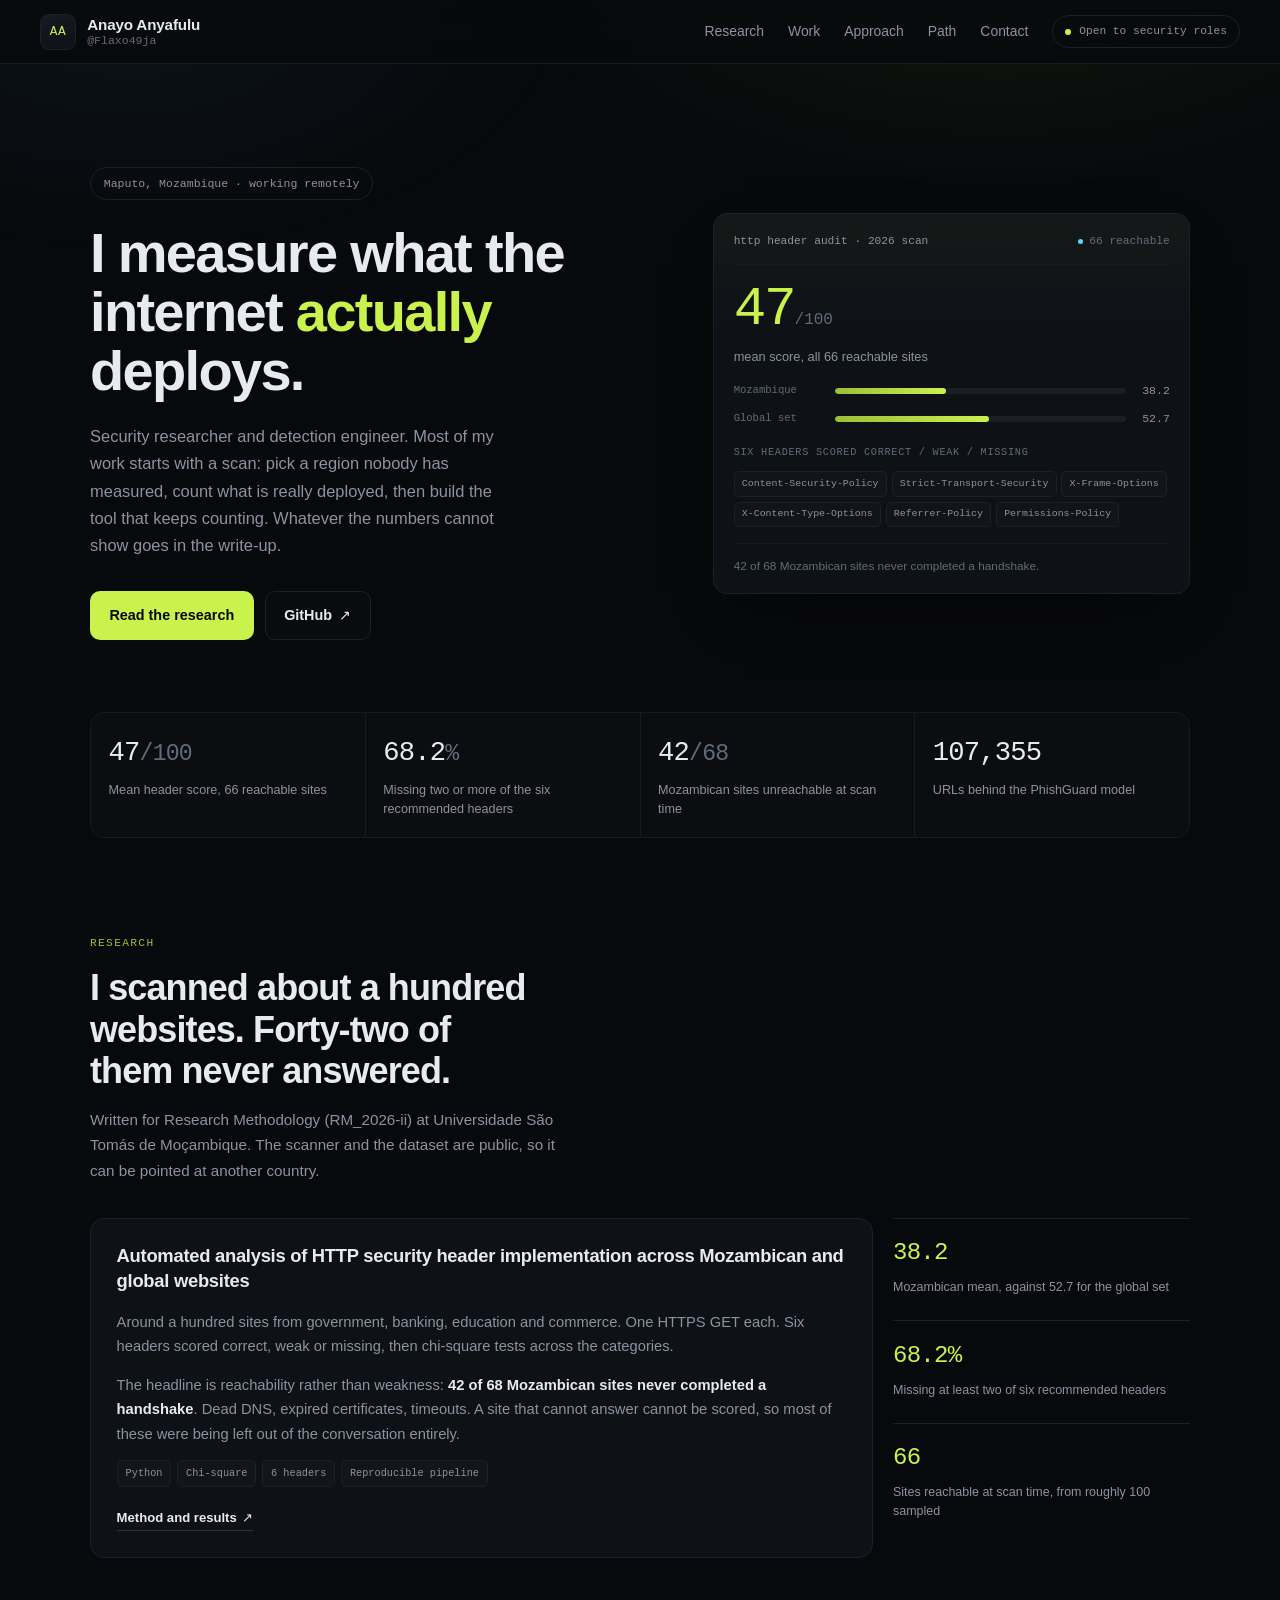
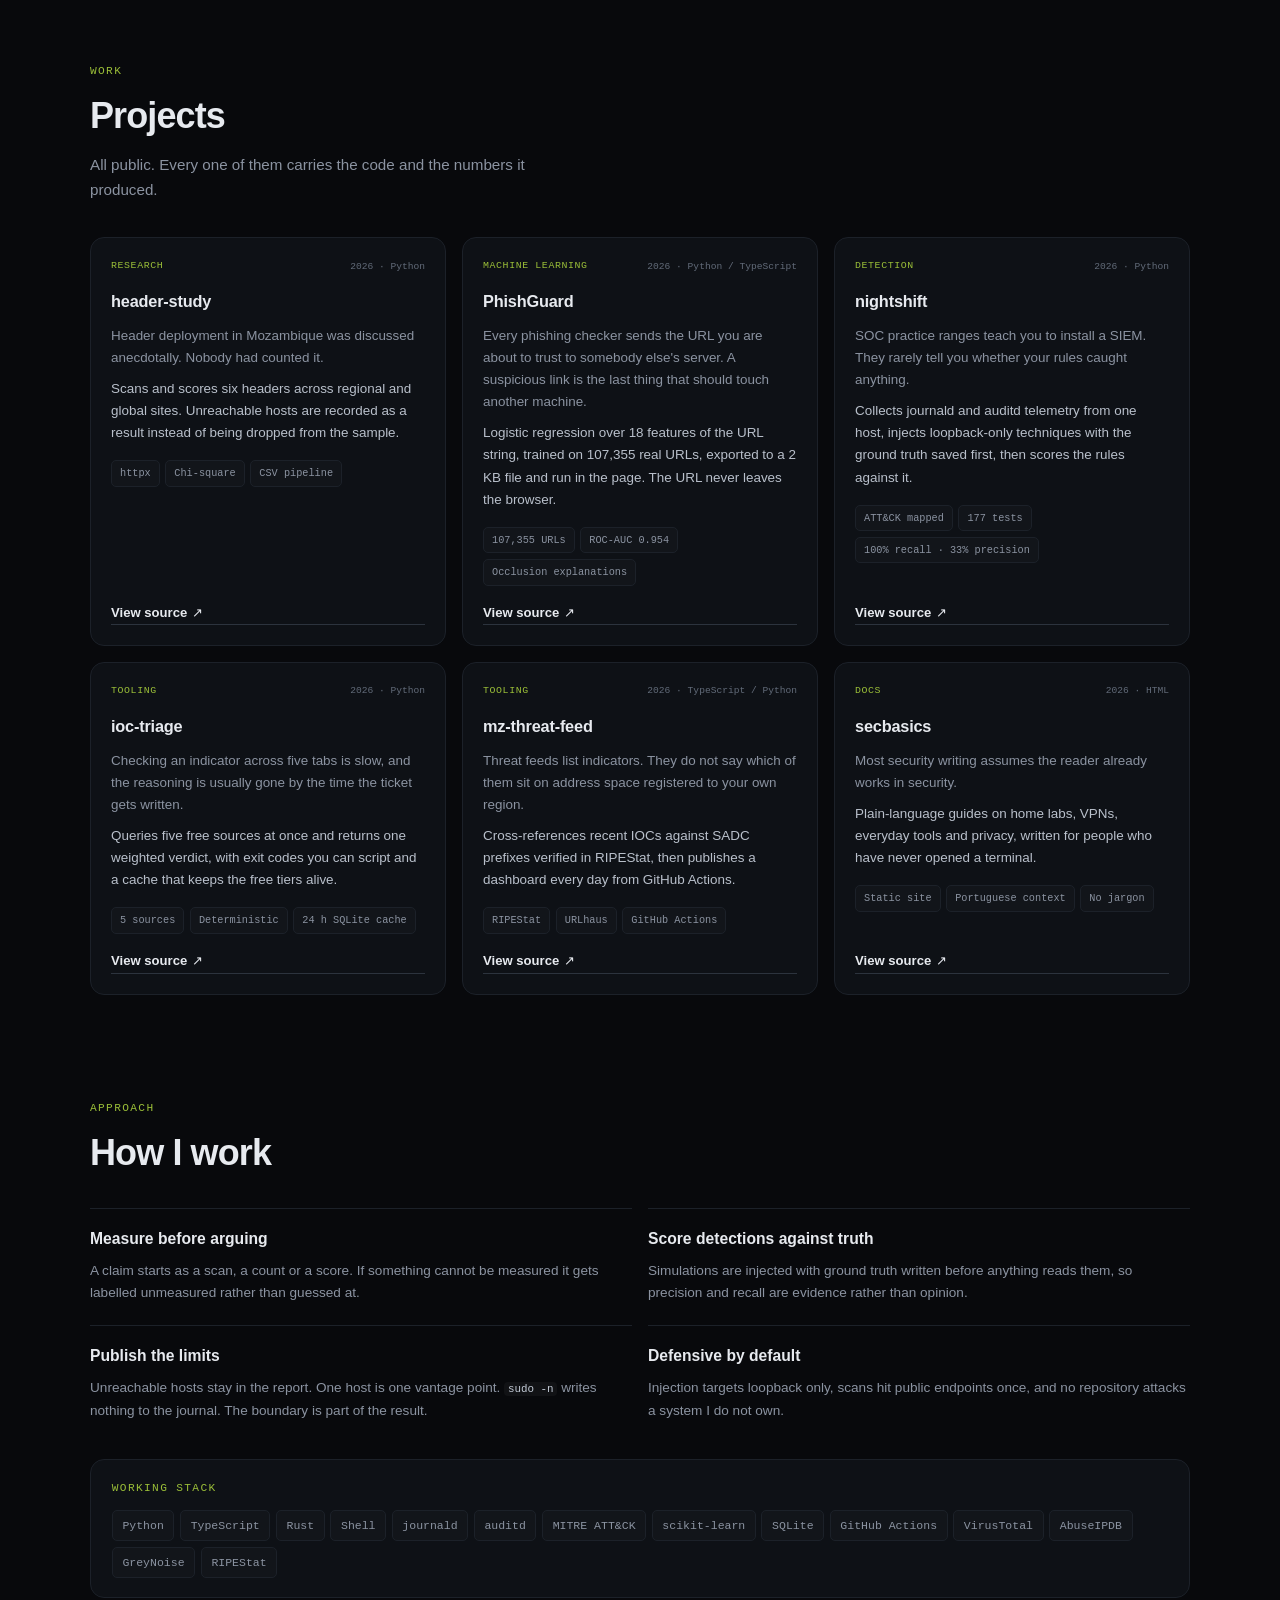
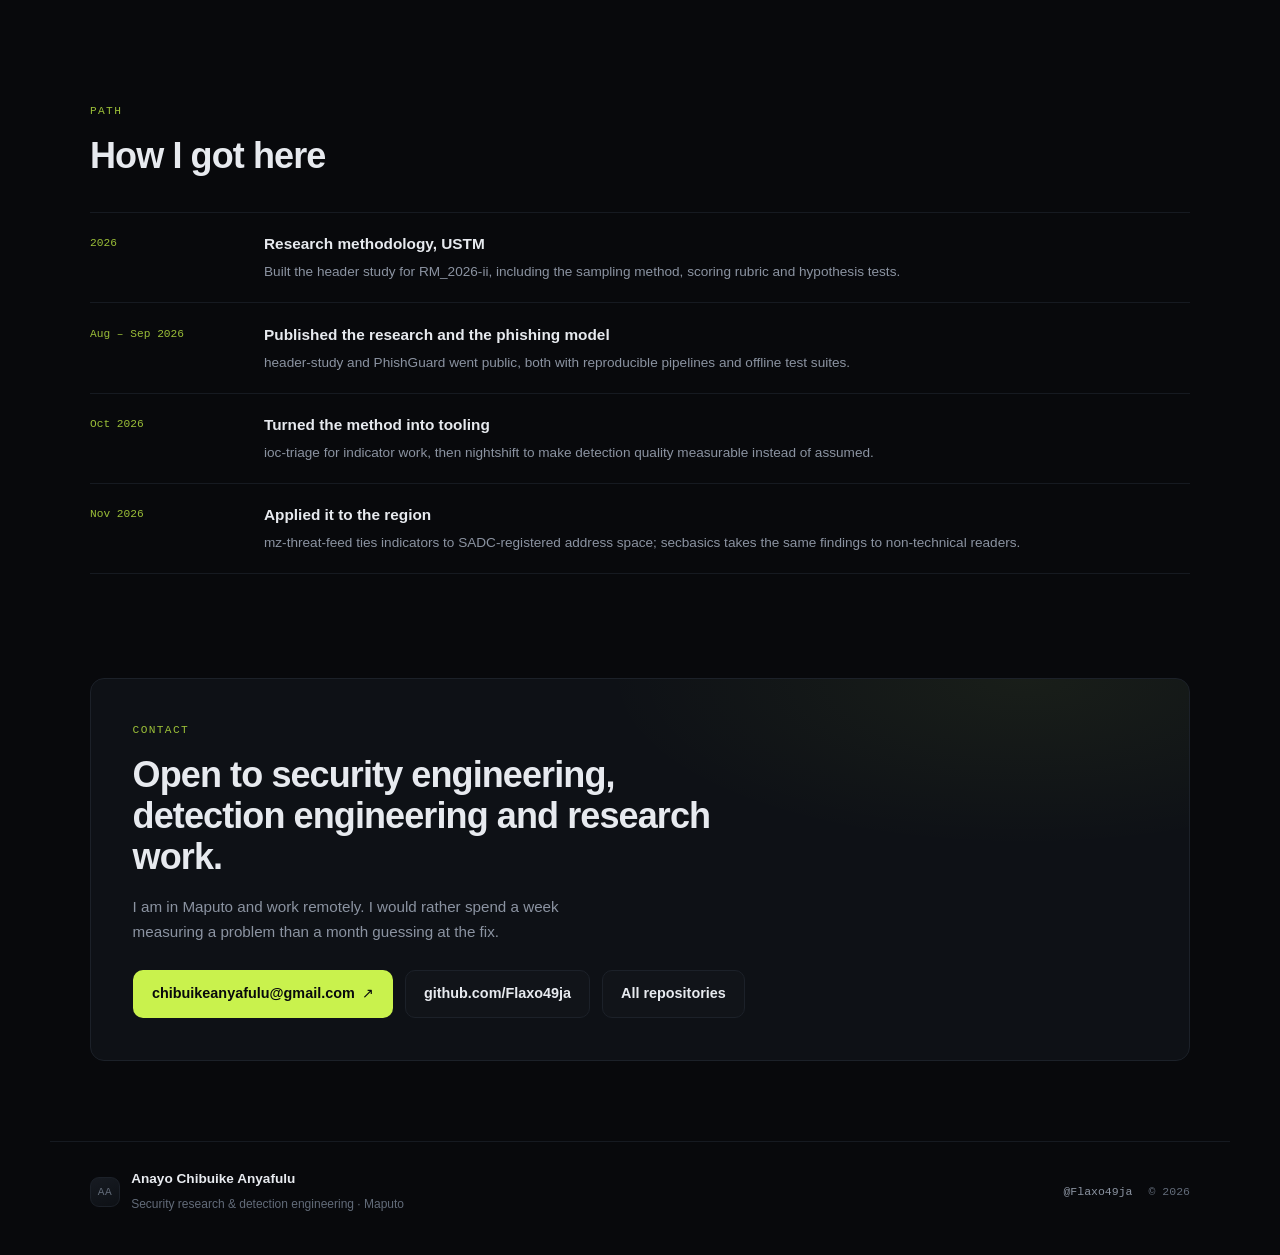
==== index.html @ 08546ea9 "Rewrite portfolio copy and strip the generated-page tells Removed the filter bar, the scroll-reveal " ====
<!DOCTYPE html>
<html lang="en">
<head>
<meta charset="utf-8">
<meta name="viewport" content="width=device-width, initial-scale=1">
<title>Anayo Anyafulu — Security Research & Detection Engineering</title>
<meta name="description" content="Security researcher and detection engineer in Maputo, Mozambique. Measured HTTP security headers across Mozambican websites, built phishing detection, detection engineering and threat-intel tooling.">
<meta name="author" content="Anayo Chibuike Anyafulu">
<meta property="og:title" content="Anayo Anyafulu — Security Research & Detection Engineering">
<meta property="og:description" content="I measure what the internet actually deploys. Mozambican websites average 38.2/100 on security headers.">
<meta property="og:type" content="website">
<link rel="preconnect" href="https://github.com">
<link rel="stylesheet" href="styles.css">
</head>
<body>
<a class="skip" href="#main">Skip to content</a>

<header class="nav" id="nav">
  <a class="brand" href="#top">
    <span class="mark" aria-hidden="true">AA</span>
    <span class="brand-text">
      <strong>Anayo Anyafulu</strong>
      <em>@Flaxo49ja</em>
    </span>
  </a>

  <nav class="nav-links" aria-label="Sections">
    <a href="#research">Research</a>
    <a href="#work">Work</a>
    <a href="#approach">Approach</a>
    <a href="#path">Path</a>
    <a href="#contact">Contact</a>
  </nav>

  <div class="nav-status">
    <span class="dot" aria-hidden="true"></span>
    <span>Open to security roles</span>
  </div>
</header>

<main id="main">

  <section class="hero" id="top">
    <div class="hero-copy">
      <p class="eyebrow">Maputo, Mozambique · working remotely</p>

      <h1>I measure what the<br>internet <span class="accent">actually</span> deploys.</h1>

      <p class="lede">
        Security researcher and detection engineer. Most of my work starts with a scan:
        pick a region nobody has measured, count what is really deployed, then build the
        tool that keeps counting. Whatever the numbers cannot show goes in the write-up.
      </p>

      <div class="actions">
        <a class="btn primary" href="#research">Read the research</a>
        <a class="btn ghost" href="https://github.com/Flaxo49ja" target="_blank" rel="noopener">GitHub <span aria-hidden="true">↗</span></a>
      </div>
    </div>

    <aside class="panel" aria-labelledby="panel-title">
      <div class="panel-head">
        <span id="panel-title">http header audit · 2026 scan</span>
        <span class="live"><i aria-hidden="true"></i>66 reachable</span>
      </div>

      <div class="panel-score">
        <div class="score-num">47<span>/100</span></div>
        <p class="score-label">mean score, all 66 reachable sites</p>
      </div>

      <div class="compare" role="img" aria-label="Mozambican sites scored 38.2 out of 100 on average, against 52.7 for the global comparison set.">
        <div class="compare-row">
          <span class="compare-key">Mozambique</span>
          <div class="track"><i style="--w:38.2%"></i></div>
          <b>38.2</b>
        </div>
        <div class="compare-row">
          <span class="compare-key">Global set</span>
          <div class="track"><i style="--w:52.7%"></i></div>
          <b>52.7</b>
        </div>
      </div>

      <p class="panel-note">Six headers scored correct / weak / missing</p>

      <ul class="headers" aria-label="Headers measured">
        <li>Content-Security-Policy</li>
        <li>Strict-Transport-Security</li>
        <li>X-Frame-Options</li>
        <li>X-Content-Type-Options</li>
        <li>Referrer-Policy</li>
        <li>Permissions-Policy</li>
      </ul>

      <p class="panel-foot">42 of 68 Mozambican sites never completed a handshake.</p>
    </aside>
  </section>

  <section class="metrics" aria-label="Key numbers">
    <div class="metric">
      <strong>47<span>/100</span></strong>
      <p>Mean header score, 66 reachable sites</p>
    </div>
    <div class="metric">
      <strong>68.2<span>%</span></strong>
      <p>Missing two or more of the six recommended headers</p>
    </div>
    <div class="metric">
      <strong>42<span>/68</span></strong>
      <p>Mozambican sites unreachable at scan time</p>
    </div>
    <div class="metric">
      <strong>107,355</strong>
      <p>URLs behind the PhishGuard model</p>
    </div>
  </section>

  <section class="section" id="research">
    <div class="section-head">
      <p class="label">Research</p>
      <h2>I scanned about a hundred websites. Forty-two of them never answered.</h2>
      <p class="section-lede">
        Written for Research Methodology (RM_2026-ii) at Universidade São Tomás de Moçambique.
        The scanner and the dataset are public, so it can be pointed at another country.
      </p>
    </div>

    <div class="research-grid">
      <article class="research-main">
        <h3>Automated analysis of HTTP security header implementation across Mozambican and global websites</h3>
        <p>
          Around a hundred sites from government, banking, education and commerce. One HTTPS
          GET each. Six headers scored correct, weak or missing, then chi-square tests across
          the categories.
        </p>
        <p>
          The headline is reachability rather than weakness:
          <strong>42 of 68 Mozambican sites never completed a handshake</strong>. Dead DNS,
          expired certificates, timeouts. A site that cannot answer cannot be scored, so most
          of these were being left out of the conversation entirely.
        </p>
        <div class="chips">
          <span>Python</span><span>Chi-square</span><span>6 headers</span><span>Reproducible pipeline</span>
        </div>
        <a class="link" href="https://github.com/Flaxo49ja/header-study" target="_blank" rel="noopener">Method and results <span aria-hidden="true">↗</span></a>
      </article>

      <div class="research-side">
        <div class="mini">
          <strong>38.2</strong>
          <p>Mozambican mean, against 52.7 for the global set</p>
        </div>
        <div class="mini">
          <strong>68.2%</strong>
          <p>Missing at least two of six recommended headers</p>
        </div>
        <div class="mini">
          <strong>66</strong>
          <p>Sites reachable at scan time, from roughly 100 sampled</p>
        </div>
      </div>
    </div>
  </section>

  <section class="section" id="work">
    <div class="section-head">
      <p class="label">Work</p>
      <h2>Projects</h2>
      <p class="section-lede">All public. Every one of them carries the code and the numbers it produced.</p>
    </div>

    <div class="cards">

      <article class="card">
        <div class="card-top">
          <span class="tag">Research</span>
          <span class="meta">2026 · Python</span>
        </div>
        <h3>header-study</h3>
        <p class="problem">Header deployment in Mozambique was discussed anecdotally. Nobody had counted it.</p>
        <p class="solution">Scans and scores six headers across regional and global sites. Unreachable hosts are recorded as a result instead of being dropped from the sample.</p>
        <div class="chips"><span>httpx</span><span>Chi-square</span><span>CSV pipeline</span></div>
        <a class="link" href="https://github.com/Flaxo49ja/header-study" target="_blank" rel="noopener">View source <span aria-hidden="true">↗</span></a>
      </article>

      <article class="card">
        <div class="card-top">
          <span class="tag">Machine learning</span>
          <span class="meta">2026 · Python / TypeScript</span>
        </div>
        <h3>PhishGuard</h3>
        <p class="problem">Every phishing checker sends the URL you are about to trust to somebody else's server. A suspicious link is the last thing that should touch another machine.</p>
        <p class="solution">Logistic regression over 18 features of the URL string, trained on 107,355 real URLs, exported to a 2 KB file and run in the page. The URL never leaves the browser.</p>
        <div class="chips"><span>107,355 URLs</span><span>ROC-AUC 0.954</span><span>Occlusion explanations</span></div>
        <a class="link" href="https://github.com/Flaxo49ja/phishguard" target="_blank" rel="noopener">View source <span aria-hidden="true">↗</span></a>
      </article>

      <article class="card">
        <div class="card-top">
          <span class="tag">Detection</span>
          <span class="meta">2026 · Python</span>
        </div>
        <h3>nightshift</h3>
        <p class="problem">SOC practice ranges teach you to install a SIEM. They rarely tell you whether your rules caught anything.</p>
        <p class="solution">Collects journald and auditd telemetry from one host, injects loopback-only techniques with the ground truth saved first, then scores the rules against it.</p>
        <div class="chips"><span>ATT&amp;CK mapped</span><span>177 tests</span><span>100% recall · 33% precision</span></div>
        <a class="link" href="https://github.com/Flaxo49ja/nightshift" target="_blank" rel="noopener">View source <span aria-hidden="true">↗</span></a>
      </article>

      <article class="card">
        <div class="card-top">
          <span class="tag">Tooling</span>
          <span class="meta">2026 · Python</span>
        </div>
        <h3>ioc-triage</h3>
        <p class="problem">Checking an indicator across five tabs is slow, and the reasoning is usually gone by the time the ticket gets written.</p>
        <p class="solution">Queries five free sources at once and returns one weighted verdict, with exit codes you can script and a cache that keeps the free tiers alive.</p>
        <div class="chips"><span>5 sources</span><span>Deterministic</span><span>24 h SQLite cache</span></div>
        <a class="link" href="https://github.com/Flaxo49ja/ioc-triage" target="_blank" rel="noopener">View source <span aria-hidden="true">↗</span></a>
      </article>

      <article class="card">
        <div class="card-top">
          <span class="tag">Tooling</span>
          <span class="meta">2026 · TypeScript / Python</span>
        </div>
        <h3>mz-threat-feed</h3>
        <p class="problem">Threat feeds list indicators. They do not say which of them sit on address space registered to your own region.</p>
        <p class="solution">Cross-references recent IOCs against SADC prefixes verified in RIPEStat, then publishes a dashboard every day from GitHub Actions.</p>
        <div class="chips"><span>RIPEStat</span><span>URLhaus</span><span>GitHub Actions</span></div>
        <a class="link" href="https://github.com/Flaxo49ja/mz-threat-feed" target="_blank" rel="noopener">View source <span aria-hidden="true">↗</span></a>
      </article>

      <article class="card">
        <div class="card-top">
          <span class="tag">Docs</span>
          <span class="meta">2026 · HTML</span>
        </div>
        <h3>secbasics</h3>
        <p class="problem">Most security writing assumes the reader already works in security.</p>
        <p class="solution">Plain-language guides on home labs, VPNs, everyday tools and privacy, written for people who have never opened a terminal.</p>
        <div class="chips"><span>Static site</span><span>Portuguese context</span><span>No jargon</span></div>
        <a class="link" href="https://github.com/Flaxo49ja/secbasics" target="_blank" rel="noopener">View source <span aria-hidden="true">↗</span></a>
      </article>

    </div>
  </section>

  <section class="section" id="approach">
    <div class="section-head">
      <p class="label">Approach</p>
      <h2>How I work</h2>
    </div>

    <div class="approach">
      <div class="layer">
        <h3>Measure before arguing</h3>
        <p>A claim starts as a scan, a count or a score. If something cannot be measured it gets labelled unmeasured rather than guessed at.</p>
      </div>
      <div class="layer">
        <h3>Score detections against truth</h3>
        <p>Simulations are injected with ground truth written before anything reads them, so precision and recall are evidence rather than opinion.</p>
      </div>
      <div class="layer">
        <h3>Publish the limits</h3>
        <p>Unreachable hosts stay in the report. One host is one vantage point. <code>sudo -n</code> writes nothing to the journal. The boundary is part of the result.</p>
      </div>
      <div class="layer">
        <h3>Defensive by default</h3>
        <p>Injection targets loopback only, scans hit public endpoints once, and no repository attacks a system I do not own.</p>
      </div>
    </div>

    <div class="stack">
      <p class="label">Working stack</p>
      <div class="chips large">
        <span>Python</span><span>TypeScript</span><span>Rust</span><span>Shell</span>
        <span>journald</span><span>auditd</span><span>MITRE ATT&amp;CK</span>
        <span>scikit-learn</span><span>SQLite</span><span>GitHub Actions</span>
        <span>VirusTotal</span><span>AbuseIPDB</span><span>GreyNoise</span><span>RIPEStat</span>
      </div>
    </div>
  </section>

  <section class="section" id="path">
    <div class="section-head">
      <p class="label">Path</p>
      <h2>How I got here</h2>
    </div>

    <ol class="timeline">
      <li>
        <span class="when">2026</span>
        <div>
          <h3>Research methodology, USTM</h3>
          <p>Built the header study for RM_2026-ii, including the sampling method, scoring rubric and hypothesis tests.</p>
        </div>
      </li>
      <li>
        <span class="when">Aug – Sep 2026</span>
        <div>
          <h3>Published the research and the phishing model</h3>
          <p>header-study and PhishGuard went public, both with reproducible pipelines and offline test suites.</p>
        </div>
      </li>
      <li>
        <span class="when">Oct 2026</span>
        <div>
          <h3>Turned the method into tooling</h3>
          <p>ioc-triage for indicator work, then nightshift to make detection quality measurable instead of assumed.</p>
        </div>
      </li>
      <li>
        <span class="when">Nov 2026</span>
        <div>
          <h3>Applied it to the region</h3>
          <p>mz-threat-feed ties indicators to SADC-registered address space; secbasics takes the same findings to non-technical readers.</p>
        </div>
      </li>
    </ol>
  </section>

  <section class="contact" id="contact">
    <p class="label">Contact</p>
    <h2>Open to security engineering, detection engineering and research work.</h2>
    <p class="contact-lede">
      I am in Maputo and work remotely. I would rather spend a week measuring a problem
      than a month guessing at the fix.
    </p>
    <div class="actions">
      <a class="btn primary" href="mailto:chibuikeanyafulu@gmail.com">chibuikeanyafulu@gmail.com <span aria-hidden="true">↗</span></a>
      <a class="btn ghost" href="https://github.com/Flaxo49ja" target="_blank" rel="noopener">github.com/Flaxo49ja</a>
      <a class="btn ghost" href="https://github.com/Flaxo49ja?tab=repositories" target="_blank" rel="noopener">All repositories</a>
    </div>
  </section>

</main>

<footer class="footer">
  <div class="footer-left">
    <span class="mark small" aria-hidden="true">AA</span>
    <div>
      <strong>Anayo Chibuike Anyafulu</strong>
      <span>Security research &amp; detection engineering · Maputo</span>
    </div>
  </div>
  <div class="footer-right">
    <a href="https://github.com/Flaxo49ja" target="_blank" rel="noopener">@Flaxo49ja</a>
    <span>© <span id="year">2026</span></span>
  </div>
</footer>

<script src="script.js" defer></script>
</body>
</html>
---- styles.css ----
/* ---------- tokens ---------- */
:root {
  --bg: #08090c;
  --bg-2: #0b0d11;
  --surface: #0e1116;
  --surface-2: #12151b;
  --border: #1c2129;
  --border-soft: #161a21;
  --text: #e7eaef;
  --muted: #8b93a1;
  --muted-2: #626b79;
  --accent: #c9f24d;
  --accent-dim: #9bbf38;
  --cyan: #5bd6ff;
  --radius: 14px;
  --mono: ui-monospace, "SF Mono", SFMono-Regular, Menlo, Consolas, monospace;
  --sans: -apple-system, BlinkMacSystemFont, "Segoe UI", Inter, Roboto, Helvetica, Arial, sans-serif;
  --max: 1180px;
}

*, *::before, *::after { box-sizing: border-box; }

html { scroll-behavior: smooth; }

body {
  margin: 0;
  background: var(--bg);
  color: var(--text);
  font-family: var(--sans);
  font-size: 16px;
  line-height: 1.65;
  -webkit-font-smoothing: antialiased;
  overflow-x: hidden;
}

body::before {
  content: "";
  position: fixed;
  inset: 0;
  pointer-events: none;
  z-index: 0;
  background:
    radial-gradient(900px 500px at 78% -10%, rgba(201, 242, 77, .07), transparent 60%),
    radial-gradient(700px 400px at 10% 0%, rgba(91, 214, 255, .05), transparent 65%),
    linear-gradient(transparent 0, transparent 100%);
}

a { color: inherit; }

.skip {
  position: absolute;
  left: -9999px;
  top: 0;
  background: var(--accent);
  color: #000;
  padding: .6rem 1rem;
  z-index: 100;
  font-weight: 600;
}
.skip:focus { left: 1rem; top: 1rem; }

/* ---------- nav ---------- */
.nav {
  position: sticky;
  top: 0;
  z-index: 50;
  display: flex;
  align-items: center;
  gap: 1.5rem;
  padding: .85rem clamp(1rem, 4vw, 2.5rem);
  background: rgba(8, 9, 12, .82);
  backdrop-filter: blur(14px);
  border-bottom: 1px solid var(--border-soft);
}

.brand {
  display: flex;
  align-items: center;
  gap: .7rem;
  text-decoration: none;
  margin-right: auto;
}

.mark {
  display: grid;
  place-items: center;
  width: 36px;
  height: 36px;
  border: 1px solid var(--border);
  border-radius: 9px;
  background: linear-gradient(160deg, #171b22, #0d1015);
  font-family: var(--mono);
  font-size: .8rem;
  letter-spacing: .04em;
  color: var(--accent);
}
.mark.small { width: 30px; height: 30px; font-size: .7rem; }

.brand-text { display: flex; flex-direction: column; line-height: 1.15; }
.brand-text strong { font-size: .95rem; font-weight: 600; letter-spacing: -.01em; }
.brand-text em { font-style: normal; font-family: var(--mono); font-size: .72rem; color: var(--muted-2); }

.nav-links { display: flex; gap: 1.5rem; }
.nav-links a {
  text-decoration: none;
  font-size: .87rem;
  color: var(--muted);
  transition: color .18s ease;
}
.nav-links a:hover { color: var(--text); }

.nav-status {
  display: flex;
  align-items: center;
  gap: .5rem;
  padding: .4rem .75rem;
  border: 1px solid var(--border);
  border-radius: 999px;
  font-family: var(--mono);
  font-size: .7rem;
  color: var(--muted);
  white-space: nowrap;
}

.dot {
  width: 6px;
  height: 6px;
  border-radius: 50%;
  background: var(--accent);
  flex: none;
}

/* ---------- layout ---------- */
main {
  position: relative;
  z-index: 1;
  max-width: var(--max);
  margin: 0 auto;
  padding: 0 clamp(1rem, 4vw, 2.5rem);
}

.hero {
  display: grid;
  grid-template-columns: 1.08fr .92fr;
  gap: clamp(2rem, 5vw, 4rem);
  align-items: center;
  padding: clamp(3rem, 8vw, 6.5rem) 0 clamp(2.5rem, 6vw, 4.5rem);
}

.eyebrow {
  display: inline-flex;
  align-items: center;
  gap: .55rem;
  margin: 0 0 1.4rem;
  padding: .4rem .8rem;
  border: 1px solid var(--border);
  border-radius: 999px;
  font-family: var(--mono);
  font-size: .72rem;
  color: var(--muted);
}

h1 {
  margin: 0 0 1.4rem;
  font-size: clamp(2.1rem, 5.2vw, 3.5rem);
  line-height: 1.06;
  letter-spacing: -.03em;
  font-weight: 650;
}

.accent { color: var(--accent); }

.lede {
  margin: 0 0 2rem;
  max-width: 46ch;
  color: var(--muted);
  font-size: 1.03rem;
}

.actions { display: flex; flex-wrap: wrap; gap: .7rem; }

.btn {
  display: inline-flex;
  align-items: center;
  gap: .45rem;
  padding: .72rem 1.15rem;
  border-radius: 10px;
  text-decoration: none;
  font-size: .9rem;
  font-weight: 550;
  border: 1px solid transparent;
  transition: transform .16s ease, background .16s ease, border-color .16s ease, color .16s ease;
}
.btn:hover { transform: translateY(-1px); }

.btn.primary { background: var(--accent); color: #08090c; }
.btn.primary:hover { background: #d7ff5f; }

.btn.ghost { border-color: var(--border); color: var(--text); background: rgba(255,255,255,.01); }
.btn.ghost:hover { border-color: #2b323c; background: var(--surface); }

/* ---------- hero panel ---------- */
.panel {
  border: 1px solid var(--border);
  border-radius: var(--radius);
  background:
    linear-gradient(180deg, rgba(201,242,77,.035), transparent 30%),
    var(--surface);
  padding: 1.15rem 1.2rem 1.05rem;
  box-shadow: 0 24px 60px -30px rgba(0,0,0,.9);
}

.panel-head {
  display: flex;
  justify-content: space-between;
  align-items: center;
  gap: 1rem;
  padding-bottom: .85rem;
  border-bottom: 1px solid var(--border-soft);
  font-family: var(--mono);
  font-size: .7rem;
  color: var(--muted);
  text-transform: lowercase;
}

.live { display: inline-flex; align-items: center; gap: .4rem; color: var(--muted-2); }
.live i { width: 5px; height: 5px; border-radius: 50%; background: var(--cyan); }

.panel-score { padding: 1.15rem 0 .9rem; }
.score-num {
  font-family: var(--mono);
  font-size: clamp(2.6rem, 6vw, 3.4rem);
  line-height: 1;
  letter-spacing: -.04em;
  color: var(--accent);
}
.score-num span { font-size: 1rem; color: var(--muted-2); letter-spacing: 0; }
.score-label { margin: .5rem 0 0; font-size: .8rem; color: var(--muted); }

.compare { display: grid; gap: .55rem; margin: 0 0 1rem; }
.compare-row { display: grid; grid-template-columns: 92px 1fr 34px; align-items: center; gap: .6rem; }
.compare-key { font-family: var(--mono); font-size: .66rem; color: var(--muted-2); }
.compare-row b { font-family: var(--mono); font-size: .72rem; font-weight: 500; color: var(--muted); text-align: right; }

.track {
  height: 6px;
  border-radius: 99px;
  background: #1a1f26;
  overflow: hidden;
}
.track i {
  display: block;
  height: 100%;
  width: var(--w);
  border-radius: 99px;
  background: linear-gradient(90deg, var(--accent-dim), var(--accent));
}

.panel-note {
  margin: 0 0 .65rem;
  font-family: var(--mono);
  font-size: .64rem;
  color: var(--muted-2);
  text-transform: uppercase;
  letter-spacing: .07em;
}

.headers {
  list-style: none;
  display: flex;
  flex-wrap: wrap;
  gap: .3rem;
  margin: 0 0 1rem;
  padding: 0;
}
.headers li {
  font-family: var(--mono);
  font-size: .62rem;
  padding: .22rem .45rem;
  border: 1px solid var(--border);
  border-radius: 5px;
  color: var(--muted);
  background: rgba(255,255,255,.012);
}

.panel-foot {
  margin: 0;
  padding-top: .8rem;
  border-top: 1px solid var(--border-soft);
  font-size: .74rem;
  color: var(--muted-2);
}

/* ---------- metrics ---------- */
.metrics {
  display: grid;
  grid-template-columns: repeat(4, 1fr);
  gap: 1px;
  background: var(--border-soft);
  border: 1px solid var(--border-soft);
  border-radius: var(--radius);
  overflow: hidden;
  margin-bottom: clamp(3rem, 8vw, 6rem);
}

.metric { background: var(--bg-2); padding: 1.15rem 1.1rem; }
.metric strong {
  display: block;
  margin: 0 0 .3rem;
  font-family: var(--mono);
  font-size: clamp(1.35rem, 2.6vw, 1.7rem);
  font-weight: 500;
  letter-spacing: -.03em;
  color: var(--text);
}
.metric strong span { color: var(--muted-2); font-size: .85em; }
.metric p { margin: 0; font-size: .79rem; color: var(--muted); line-height: 1.5; }

/* ---------- sections ---------- */
.section { padding-bottom: clamp(3.5rem, 9vw, 6.5rem); scroll-margin-top: 80px; }

.label {
  margin: 0 0 .9rem;
  font-family: var(--mono);
  font-size: .7rem;
  letter-spacing: .12em;
  text-transform: uppercase;
  color: var(--accent-dim);
}

h2 {
  margin: 0 0 1rem;
  font-size: clamp(1.6rem, 3.4vw, 2.25rem);
  line-height: 1.15;
  letter-spacing: -.025em;
  font-weight: 620;
  max-width: 22ch;
}

.section-head { margin-bottom: 2.2rem; }
.section-lede { margin: 0; max-width: 58ch; color: var(--muted); font-size: .95rem; }

/* ---------- research ---------- */
.research-grid {
  display: grid;
  grid-template-columns: 1.45fr .55fr;
  gap: 1.25rem;
  align-items: start;
}

.research-main {
  border: 1px solid var(--border);
  border-radius: var(--radius);
  background: var(--surface);
  padding: 1.6rem;
}
.research-main h3 {
  margin: 0 0 1rem;
  font-size: 1.15rem;
  line-height: 1.35;
  font-weight: 600;
  letter-spacing: -.015em;
}
.research-main p { margin: 0 0 .9rem; color: var(--muted); font-size: .92rem; }
.research-main strong { color: var(--text); font-weight: 560; }

.research-side { display: grid; gap: 1.25rem; }

.mini {
  border-top: 1px solid var(--border);
  padding: .9rem 0 .2rem;
}
.mini strong {
  display: block;
  font-family: var(--mono);
  font-size: 1.5rem;
  font-weight: 500;
  color: var(--accent);
  letter-spacing: -.03em;
}
.mini p { margin: .35rem 0 0; font-size: .78rem; color: var(--muted); line-height: 1.5; }

/* ---------- chips ---------- */
.chips { display: flex; flex-wrap: wrap; gap: .35rem; margin: 0 0 1.1rem; }
.chips span {
  font-family: var(--mono);
  font-size: .64rem;
  padding: .24rem .5rem;
  border-radius: 5px;
  border: 1px solid var(--border);
  color: var(--muted);
  background: rgba(255,255,255,.015);
}
.chips.large span { font-size: .72rem; padding: .32rem .6rem; }

.link {
  display: inline-flex;
  align-items: center;
  gap: .3rem;
  font-size: .82rem;
  font-weight: 550;
  color: var(--text);
  text-decoration: none;
  border-bottom: 1px solid #2c333d;
  padding-bottom: 1px;
  transition: border-color .18s ease, color .18s ease;
}
.link:hover { color: var(--accent); border-color: var(--accent-dim); }

/* ---------- cards ---------- */
.cards {
  display: grid;
  grid-template-columns: repeat(auto-fill, minmax(310px, 1fr));
  gap: 1rem;
}

.card {
  display: flex;
  flex-direction: column;
  border: 1px solid var(--border);
  border-radius: var(--radius);
  background: var(--surface);
  padding: 1.25rem;
  transition: border-color .2s ease, transform .2s ease, background .2s ease;
}
.card:hover { border-color: #2b323c; background: var(--surface-2); }

.card-top { display: flex; justify-content: space-between; align-items: center; gap: .75rem; margin-bottom: .85rem; }
.tag {
  font-family: var(--mono);
  font-size: .62rem;
  letter-spacing: .06em;
  text-transform: uppercase;
  color: var(--accent-dim);
}
.meta { font-family: var(--mono); font-size: .6rem; color: var(--muted-2); }

.card h3 { margin: 0 0 .6rem; font-size: 1.02rem; font-weight: 600; letter-spacing: -.012em; }
.card .problem { margin: 0 0 .55rem; font-size: .84rem; color: var(--muted); }
.card .solution { margin: 0 0 1rem; font-size: .84rem; color: #b9c0cb; }
.card .chips { margin-bottom: 1rem; }
.card .link { margin-top: auto; }

/* ---------- approach ---------- */
.approach {
  display: grid;
  grid-template-columns: repeat(2, 1fr);
  gap: 1rem;
  margin-bottom: 2rem;
}

.layer {
  border-top: 1px solid var(--border);
  padding: 1.05rem 0 .3rem;
}
.layer h3 { margin: 0 0 .5rem; font-size: .98rem; font-weight: 600; }
.layer p { margin: 0; font-size: .85rem; color: var(--muted); }
.layer code {
  font-family: var(--mono);
  font-size: .8em;
  background: rgba(255,255,255,.04);
  padding: .1em .35em;
  border-radius: 4px;
  color: #c3cbd7;
}

.stack {
  border: 1px solid var(--border);
  border-radius: var(--radius);
  background: var(--surface);
  padding: 1.2rem 1.3rem;
}
.stack .label { margin-bottom: .8rem; }
.stack .chips { margin: 0; }

/* ---------- timeline ---------- */
.timeline { list-style: none; margin: 0; padding: 0; display: grid; gap: 0; }
.timeline li {
  display: grid;
  grid-template-columns: 150px 1fr;
  gap: 1.5rem;
  padding: 1.15rem 0;
  border-top: 1px solid var(--border-soft);
}
.timeline li:last-child { border-bottom: 1px solid var(--border-soft); }
.when { font-family: var(--mono); font-size: .7rem; color: var(--accent-dim); padding-top: .2rem; }
.timeline h3 { margin: 0 0 .3rem; font-size: .96rem; font-weight: 600; }
.timeline p { margin: 0; font-size: .85rem; color: var(--muted); }

/* ---------- contact ---------- */
.contact {
  border: 1px solid var(--border);
  border-radius: var(--radius);
  background:
    radial-gradient(600px 240px at 85% 0%, rgba(201,242,77,.06), transparent 70%),
    var(--surface);
  padding: clamp(1.6rem, 4vw, 2.6rem);
  margin-bottom: clamp(3rem, 7vw, 5rem);
  scroll-margin-top: 80px;
}
.contact h2 { max-width: 30ch; }
.contact-lede { margin: 0 0 1.6rem; max-width: 55ch; color: var(--muted); font-size: .95rem; }

/* ---------- footer ---------- */
.footer {
  position: relative;
  z-index: 1;
  max-width: var(--max);
  margin: 0 auto;
  padding: 1.6rem clamp(1rem, 4vw, 2.5rem) 2.4rem;
  border-top: 1px solid var(--border-soft);
  display: flex;
  justify-content: space-between;
  align-items: center;
  gap: 1.5rem;
  flex-wrap: wrap;
}
.footer-left { display: flex; align-items: center; gap: .7rem; }
.footer-left strong { display: block; font-size: .85rem; font-weight: 600; }
.footer-left span { font-size: .75rem; color: var(--muted-2); }
.footer-right { display: flex; align-items: center; gap: 1rem; font-family: var(--mono); font-size: .72rem; color: var(--muted-2); }
.footer-right a { text-decoration: none; color: var(--muted); }
.footer-right a:hover { color: var(--accent); }

/* ---------- responsive ---------- */
@media (max-width: 900px) {
  .hero { grid-template-columns: 1fr; }
  .metrics { grid-template-columns: repeat(2, 1fr); }
  .research-grid { grid-template-columns: 1fr; }
  .research-side { grid-template-columns: repeat(3, 1fr); }
  .nav-links { display: none; }
}

@media (max-width: 560px) {
  .metrics { grid-template-columns: 1fr; }
  .research-side { grid-template-columns: 1fr; }
  .approach { grid-template-columns: 1fr; }
  .timeline li { grid-template-columns: 1fr; gap: .35rem; }
  .nav-status { display: none; }
  .cards { grid-template-columns: 1fr; }
  .compare-row { grid-template-columns: 80px 1fr 30px; }
}

@media (prefers-reduced-motion: reduce) {
  html { scroll-behavior: auto; }
  *, *::before, *::after { animation-duration: .001ms !important; transition-duration: .001ms !important; }
}
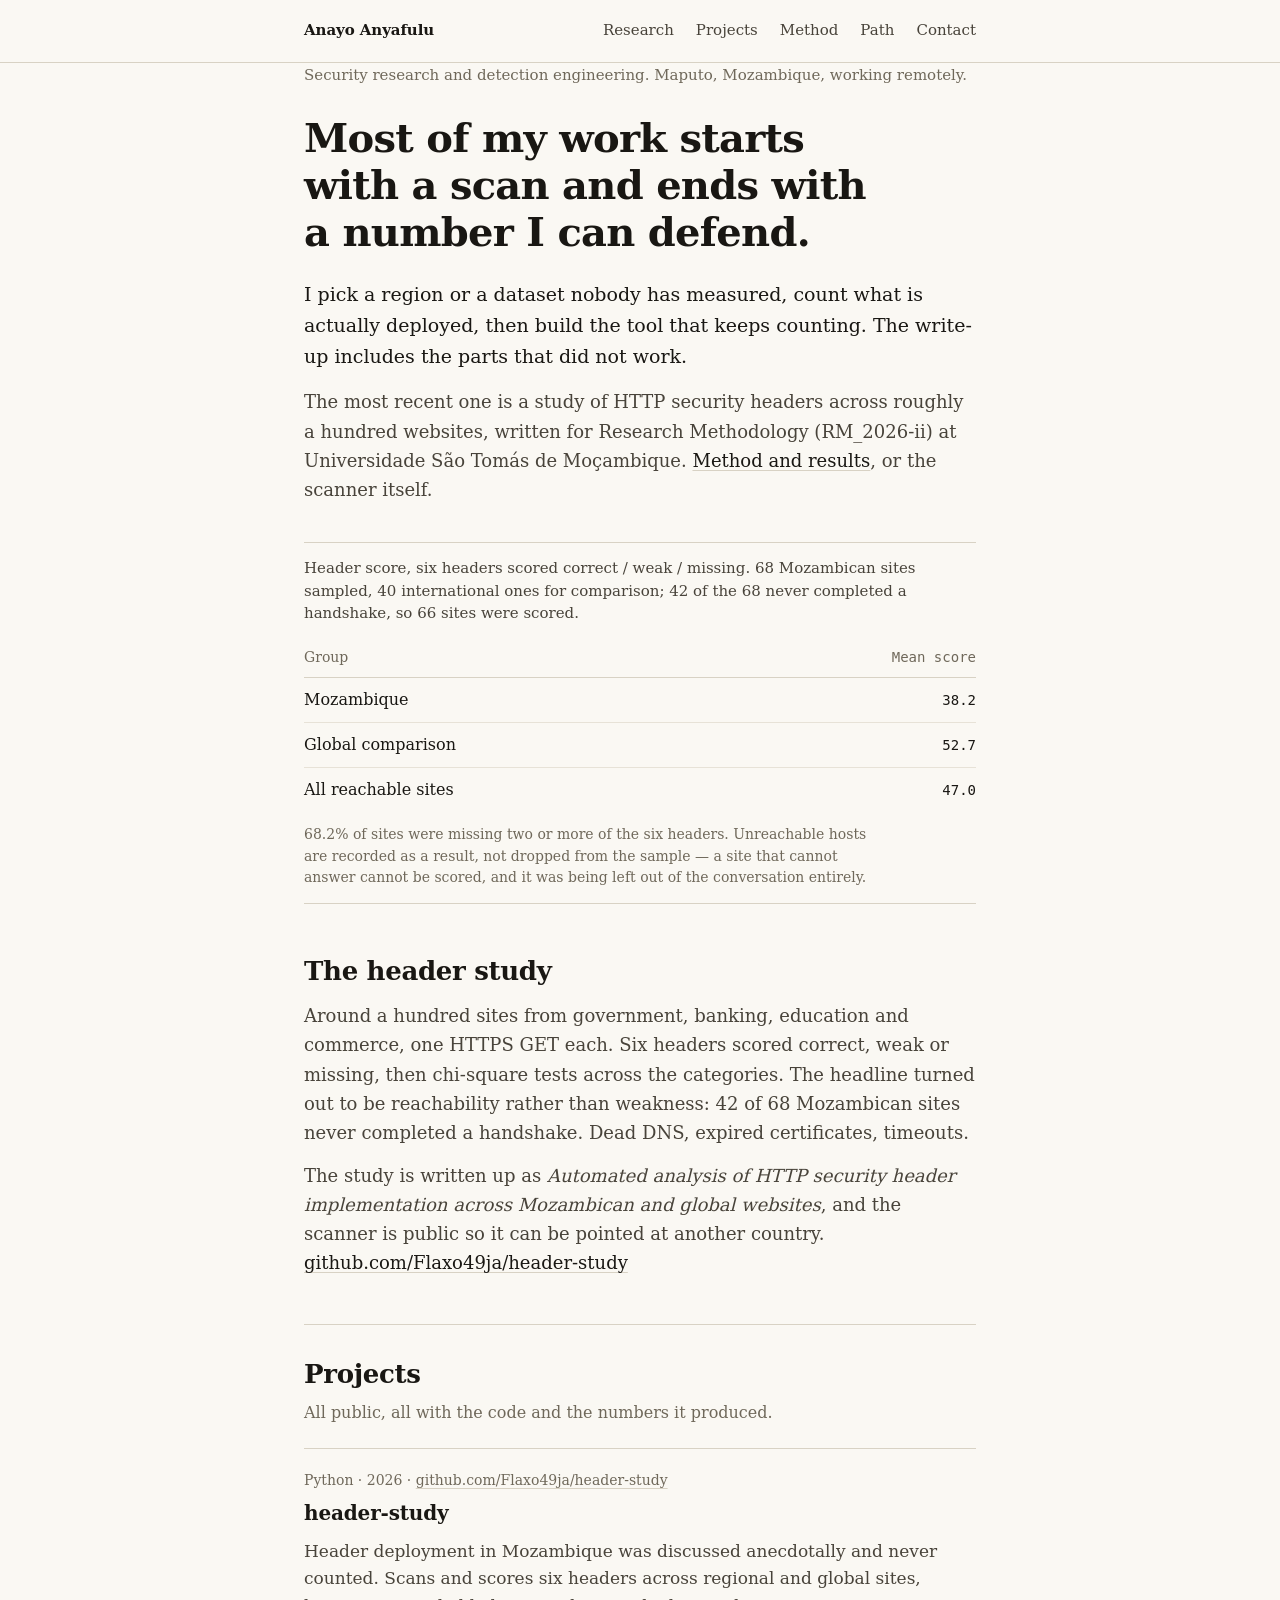
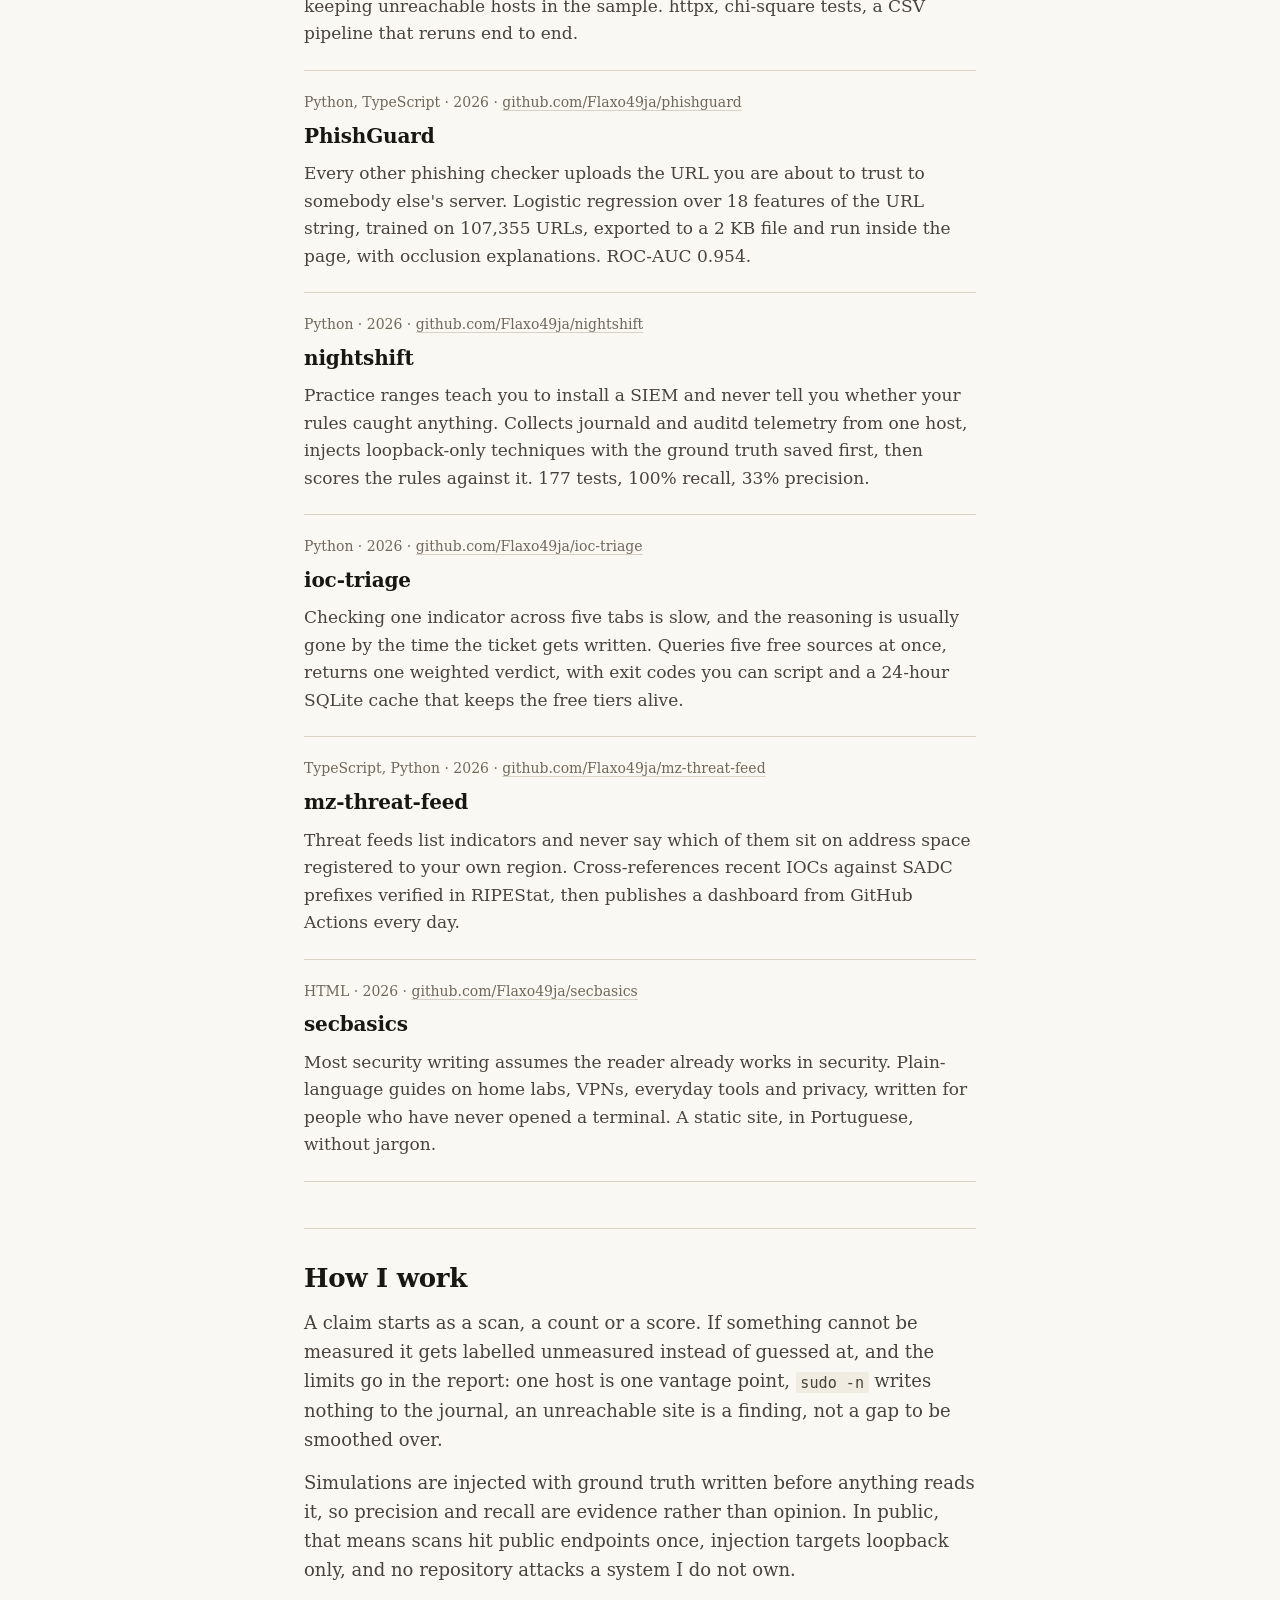
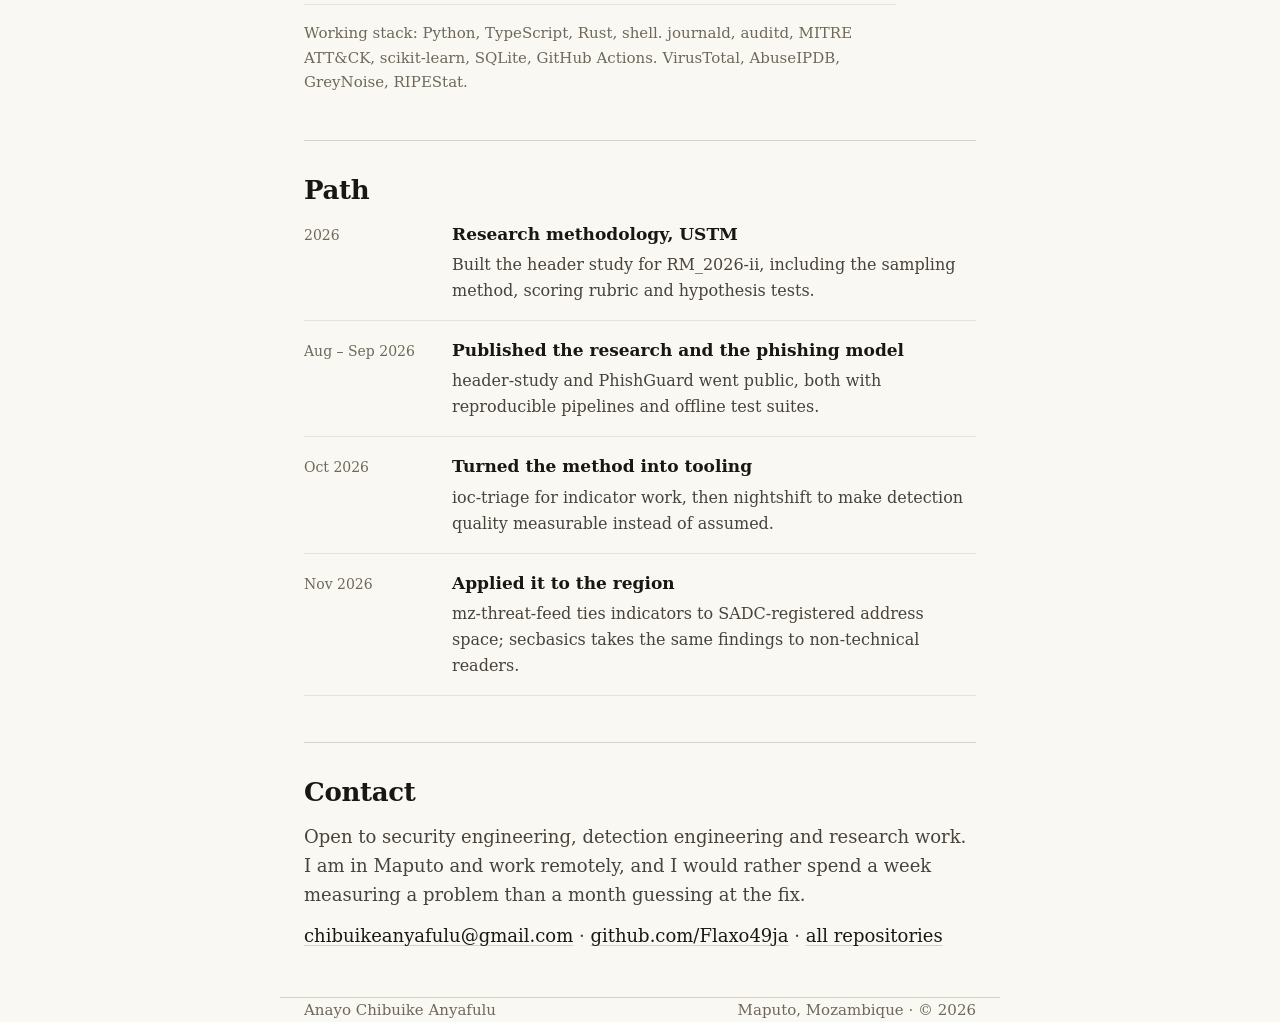
==== commit 747bd54a: "Replace the dark neon layout with a paper treatment The old page used the same vocabulary as every g" ====
--- a/index.html
+++ b/index.html
@@ -3,11 +3,11 @@
 <head>
 <meta charset="utf-8">
 <meta name="viewport" content="width=device-width, initial-scale=1">
-<title>Anayo Anyafulu — Security Research & Detection Engineering</title>
+<title>Anayo Anyafulu — security research and detection engineering</title>
 <meta name="description" content="Security researcher and detection engineer in Maputo, Mozambique. Measured HTTP security headers across Mozambican websites, built phishing detection, detection engineering and threat-intel tooling.">
 <meta name="author" content="Anayo Chibuike Anyafulu">
-<meta property="og:title" content="Anayo Anyafulu — Security Research & Detection Engineering">
-<meta property="og:description" content="I measure what the internet actually deploys. Mozambican websites average 38.2/100 on security headers.">
+<meta property="og:title" content="Anayo Anyafulu — security research and detection engineering">
+<meta property="og:description" content="I measure what is actually deployed. Mozambican websites average 38.2/100 on security headers.">
 <meta property="og:type" content="website">
 <link rel="preconnect" href="https://github.com">
 <link rel="stylesheet" href="styles.css">
@@ -15,280 +15,104 @@
 <body>
 <a class="skip" href="#main">Skip to content</a>
 
-<header class="nav" id="nav">
-  <a class="brand" href="#top">
-    <span class="mark" aria-hidden="true">AA</span>
-    <span class="brand-text">
-      <strong>Anayo Anyafulu</strong>
-      <em>@Flaxo49ja</em>
-    </span>
-  </a>
-
-  <nav class="nav-links" aria-label="Sections">
-    <a href="#research">Research</a>
-    <a href="#work">Work</a>
-    <a href="#approach">Approach</a>
-    <a href="#path">Path</a>
-    <a href="#contact">Contact</a>
-  </nav>
-
-  <div class="nav-status">
-    <span class="dot" aria-hidden="true"></span>
-    <span>Open to security roles</span>
+<header class="masthead">
+  <div class="wrap masthead-inner">
+    <a class="who" href="#top">Anayo Anyafulu</a>
+    <nav aria-label="Sections">
+      <a href="#research">Research</a>
+      <a href="#work">Projects</a>
+      <a href="#approach">Method</a>
+      <a href="#path">Path</a>
+      <a href="#contact">Contact</a>
+    </nav>
   </div>
 </header>
 
-<main id="main">
+<main class="wrap" id="main">
 
-  <section class="hero" id="top">
-    <div class="hero-copy">
-      <p class="eyebrow">Maputo, Mozambique · working remotely</p>
+  <p class="kicker" id="top">Security research and detection engineering. Maputo, Mozambique, working remotely.</p>
 
-      <h1>I measure what the<br>internet <span class="accent">actually</span> deploys.</h1>
+  <h1>Most of my work starts with a scan and ends with a number I can defend.</h1>
 
-      <p class="lede">
-        Security researcher and detection engineer. Most of my work starts with a scan:
-        pick a region nobody has measured, count what is really deployed, then build the
-        tool that keeps counting. Whatever the numbers cannot show goes in the write-up.
-      </p>
+  <div class="intro">
+    <p>I pick a region or a dataset nobody has measured, count what is actually deployed, then build the tool that keeps counting. The write-up includes the parts that did not work.</p>
+    <p>The most recent one is a study of HTTP security headers across roughly a hundred websites, written for Research Methodology (RM_2026-ii) at Universidade São Tomás de Moçambique. <a href="https://github.com/Flaxo49ja/header-study" target="_blank" rel="noopener">Method and results</a>, or the scanner itself.</p>
+  </div>
 
-      <div class="actions">
-        <a class="btn primary" href="#research">Read the research</a>
-        <a class="btn ghost" href="https://github.com/Flaxo49ja" target="_blank" rel="noopener">GitHub <span aria-hidden="true">↗</span></a>
-      </div>
-    </div>
-
-    <aside class="panel" aria-labelledby="panel-title">
-      <div class="panel-head">
-        <span id="panel-title">http header audit · 2026 scan</span>
-        <span class="live"><i aria-hidden="true"></i>66 reachable</span>
-      </div>
-
-      <div class="panel-score">
-        <div class="score-num">47<span>/100</span></div>
-        <p class="score-label">mean score, all 66 reachable sites</p>
-      </div>
-
-      <div class="compare" role="img" aria-label="Mozambican sites scored 38.2 out of 100 on average, against 52.7 for the global comparison set.">
-        <div class="compare-row">
-          <span class="compare-key">Mozambique</span>
-          <div class="track"><i style="--w:38.2%"></i></div>
-          <b>38.2</b>
-        </div>
-        <div class="compare-row">
-          <span class="compare-key">Global set</span>
-          <div class="track"><i style="--w:52.7%"></i></div>
-          <b>52.7</b>
-        </div>
-      </div>
-
-      <p class="panel-note">Six headers scored correct / weak / missing</p>
-
-      <ul class="headers" aria-label="Headers measured">
-        <li>Content-Security-Policy</li>
-        <li>Strict-Transport-Security</li>
-        <li>X-Frame-Options</li>
-        <li>X-Content-Type-Options</li>
-        <li>Referrer-Policy</li>
-        <li>Permissions-Policy</li>
-      </ul>
-
-      <p class="panel-foot">42 of 68 Mozambican sites never completed a handshake.</p>
-    </aside>
-  </section>
-
-  <section class="metrics" aria-label="Key numbers">
-    <div class="metric">
-      <strong>47<span>/100</span></strong>
-      <p>Mean header score, 66 reachable sites</p>
-    </div>
-    <div class="metric">
-      <strong>68.2<span>%</span></strong>
-      <p>Missing two or more of the six recommended headers</p>
-    </div>
-    <div class="metric">
-      <strong>42<span>/68</span></strong>
-      <p>Mozambican sites unreachable at scan time</p>
-    </div>
-    <div class="metric">
-      <strong>107,355</strong>
-      <p>URLs behind the PhishGuard model</p>
-    </div>
-  </section>
+  <figure class="figure">
+    <table>
+      <caption>Header score, six headers scored correct / weak / missing. 68 Mozambican sites sampled, 40 international ones for comparison; 42 of the 68 never completed a handshake, so 66 sites were scored.</caption>
+      <thead>
+        <tr>
+          <th scope="col">Group</th>
+          <th scope="col" class="num">Mean score</th>
+        </tr>
+      </thead>
+      <tbody>
+        <tr><th scope="row">Mozambique</th><td class="num">38.2</td></tr>
+        <tr><th scope="row">Global comparison</th><td class="num">52.7</td></tr>
+        <tr><th scope="row">All reachable sites</th><td class="num">47.0</td></tr>
+      </tbody>
+    </table>
+    <figcaption>68.2% of sites were missing two or more of the six headers. Unreachable hosts are recorded as a result, not dropped from the sample — a site that cannot answer cannot be scored, and it was being left out of the conversation entirely.</figcaption>
+  </figure>
 
   <section class="section" id="research">
-    <div class="section-head">
-      <p class="label">Research</p>
-      <h2>I scanned about a hundred websites. Forty-two of them never answered.</h2>
-      <p class="section-lede">
-        Written for Research Methodology (RM_2026-ii) at Universidade São Tomás de Moçambique.
-        The scanner and the dataset are public, so it can be pointed at another country.
-      </p>
-    </div>
-
-    <div class="research-grid">
-      <article class="research-main">
-        <h3>Automated analysis of HTTP security header implementation across Mozambican and global websites</h3>
-        <p>
-          Around a hundred sites from government, banking, education and commerce. One HTTPS
-          GET each. Six headers scored correct, weak or missing, then chi-square tests across
-          the categories.
-        </p>
-        <p>
-          The headline is reachability rather than weakness:
-          <strong>42 of 68 Mozambican sites never completed a handshake</strong>. Dead DNS,
-          expired certificates, timeouts. A site that cannot answer cannot be scored, so most
-          of these were being left out of the conversation entirely.
-        </p>
-        <div class="chips">
-          <span>Python</span><span>Chi-square</span><span>6 headers</span><span>Reproducible pipeline</span>
-        </div>
-        <a class="link" href="https://github.com/Flaxo49ja/header-study" target="_blank" rel="noopener">Method and results <span aria-hidden="true">↗</span></a>
-      </article>
-
-      <div class="research-side">
-        <div class="mini">
-          <strong>38.2</strong>
-          <p>Mozambican mean, against 52.7 for the global set</p>
-        </div>
-        <div class="mini">
-          <strong>68.2%</strong>
-          <p>Missing at least two of six recommended headers</p>
-        </div>
-        <div class="mini">
-          <strong>66</strong>
-          <p>Sites reachable at scan time, from roughly 100 sampled</p>
-        </div>
-      </div>
-    </div>
+    <h2>The header study</h2>
+    <p>Around a hundred sites from government, banking, education and commerce, one HTTPS GET each. Six headers scored correct, weak or missing, then chi-square tests across the categories. The headline turned out to be reachability rather than weakness: 42 of 68 Mozambican sites never completed a handshake. Dead DNS, expired certificates, timeouts.</p>
+    <p>The study is written up as <em>Automated analysis of HTTP security header implementation across Mozambican and global websites</em>, and the scanner is public so it can be pointed at another country. <a href="https://github.com/Flaxo49ja/header-study" target="_blank" rel="noopener">github.com/Flaxo49ja/header-study</a></p>
   </section>
 
   <section class="section" id="work">
-    <div class="section-head">
-      <p class="label">Work</p>
-      <h2>Projects</h2>
-      <p class="section-lede">All public. Every one of them carries the code and the numbers it produced.</p>
+    <h2>Projects</h2>
+    <p class="section-note">All public, all with the code and the numbers it produced.</p>
+
+    <div class="entry">
+      <p class="where">Python · 2026 · <a href="https://github.com/Flaxo49ja/header-study" target="_blank" rel="noopener">github.com/Flaxo49ja/header-study</a></p>
+      <h3>header-study</h3>
+      <p>Header deployment in Mozambique was discussed anecdotally and never counted. Scans and scores six headers across regional and global sites, keeping unreachable hosts in the sample. httpx, chi-square tests, a CSV pipeline that reruns end to end.</p>
     </div>
 
-    <div class="cards">
+    <div class="entry">
+      <p class="where">Python, TypeScript · 2026 · <a href="https://github.com/Flaxo49ja/phishguard" target="_blank" rel="noopener">github.com/Flaxo49ja/phishguard</a></p>
+      <h3>PhishGuard</h3>
+      <p>Every other phishing checker uploads the URL you are about to trust to somebody else's server. Logistic regression over 18 features of the URL string, trained on 107,355 URLs, exported to a 2 KB file and run inside the page, with occlusion explanations. ROC-AUC 0.954.</p>
+    </div>
 
-      <article class="card">
-        <div class="card-top">
-          <span class="tag">Research</span>
-          <span class="meta">2026 · Python</span>
-        </div>
-        <h3>header-study</h3>
-        <p class="problem">Header deployment in Mozambique was discussed anecdotally. Nobody had counted it.</p>
-        <p class="solution">Scans and scores six headers across regional and global sites. Unreachable hosts are recorded as a result instead of being dropped from the sample.</p>
-        <div class="chips"><span>httpx</span><span>Chi-square</span><span>CSV pipeline</span></div>
-        <a class="link" href="https://github.com/Flaxo49ja/header-study" target="_blank" rel="noopener">View source <span aria-hidden="true">↗</span></a>
-      </article>
+    <div class="entry">
+      <p class="where">Python · 2026 · <a href="https://github.com/Flaxo49ja/nightshift" target="_blank" rel="noopener">github.com/Flaxo49ja/nightshift</a></p>
+      <h3>nightshift</h3>
+      <p>Practice ranges teach you to install a SIEM and never tell you whether your rules caught anything. Collects journald and auditd telemetry from one host, injects loopback-only techniques with the ground truth saved first, then scores the rules against it. 177 tests, 100% recall, 33% precision.</p>
+    </div>
 
-      <article class="card">
-        <div class="card-top">
-          <span class="tag">Machine learning</span>
-          <span class="meta">2026 · Python / TypeScript</span>
-        </div>
-        <h3>PhishGuard</h3>
-        <p class="problem">Every phishing checker sends the URL you are about to trust to somebody else's server. A suspicious link is the last thing that should touch another machine.</p>
-        <p class="solution">Logistic regression over 18 features of the URL string, trained on 107,355 real URLs, exported to a 2 KB file and run in the page. The URL never leaves the browser.</p>
-        <div class="chips"><span>107,355 URLs</span><span>ROC-AUC 0.954</span><span>Occlusion explanations</span></div>
-        <a class="link" href="https://github.com/Flaxo49ja/phishguard" target="_blank" rel="noopener">View source <span aria-hidden="true">↗</span></a>
-      </article>
+    <div class="entry">
+      <p class="where">Python · 2026 · <a href="https://github.com/Flaxo49ja/ioc-triage" target="_blank" rel="noopener">github.com/Flaxo49ja/ioc-triage</a></p>
+      <h3>ioc-triage</h3>
+      <p>Checking one indicator across five tabs is slow, and the reasoning is usually gone by the time the ticket gets written. Queries five free sources at once, returns one weighted verdict, with exit codes you can script and a 24-hour SQLite cache that keeps the free tiers alive.</p>
+    </div>
 
-      <article class="card">
-        <div class="card-top">
-          <span class="tag">Detection</span>
-          <span class="meta">2026 · Python</span>
-        </div>
-        <h3>nightshift</h3>
-        <p class="problem">SOC practice ranges teach you to install a SIEM. They rarely tell you whether your rules caught anything.</p>
-        <p class="solution">Collects journald and auditd telemetry from one host, injects loopback-only techniques with the ground truth saved first, then scores the rules against it.</p>
-        <div class="chips"><span>ATT&amp;CK mapped</span><span>177 tests</span><span>100% recall · 33% precision</span></div>
-        <a class="link" href="https://github.com/Flaxo49ja/nightshift" target="_blank" rel="noopener">View source <span aria-hidden="true">↗</span></a>
-      </article>
+    <div class="entry">
+      <p class="where">TypeScript, Python · 2026 · <a href="https://github.com/Flaxo49ja/mz-threat-feed" target="_blank" rel="noopener">github.com/Flaxo49ja/mz-threat-feed</a></p>
+      <h3>mz-threat-feed</h3>
+      <p>Threat feeds list indicators and never say which of them sit on address space registered to your own region. Cross-references recent IOCs against SADC prefixes verified in RIPEStat, then publishes a dashboard from GitHub Actions every day.</p>
+    </div>
 
-      <article class="card">
-        <div class="card-top">
-          <span class="tag">Tooling</span>
-          <span class="meta">2026 · Python</span>
-        </div>
-        <h3>ioc-triage</h3>
-        <p class="problem">Checking an indicator across five tabs is slow, and the reasoning is usually gone by the time the ticket gets written.</p>
-        <p class="solution">Queries five free sources at once and returns one weighted verdict, with exit codes you can script and a cache that keeps the free tiers alive.</p>
-        <div class="chips"><span>5 sources</span><span>Deterministic</span><span>24 h SQLite cache</span></div>
-        <a class="link" href="https://github.com/Flaxo49ja/ioc-triage" target="_blank" rel="noopener">View source <span aria-hidden="true">↗</span></a>
-      </article>
-
-      <article class="card">
-        <div class="card-top">
-          <span class="tag">Tooling</span>
-          <span class="meta">2026 · TypeScript / Python</span>
-        </div>
-        <h3>mz-threat-feed</h3>
-        <p class="problem">Threat feeds list indicators. They do not say which of them sit on address space registered to your own region.</p>
-        <p class="solution">Cross-references recent IOCs against SADC prefixes verified in RIPEStat, then publishes a dashboard every day from GitHub Actions.</p>
-        <div class="chips"><span>RIPEStat</span><span>URLhaus</span><span>GitHub Actions</span></div>
-        <a class="link" href="https://github.com/Flaxo49ja/mz-threat-feed" target="_blank" rel="noopener">View source <span aria-hidden="true">↗</span></a>
-      </article>
-
-      <article class="card">
-        <div class="card-top">
-          <span class="tag">Docs</span>
-          <span class="meta">2026 · HTML</span>
-        </div>
-        <h3>secbasics</h3>
-        <p class="problem">Most security writing assumes the reader already works in security.</p>
-        <p class="solution">Plain-language guides on home labs, VPNs, everyday tools and privacy, written for people who have never opened a terminal.</p>
-        <div class="chips"><span>Static site</span><span>Portuguese context</span><span>No jargon</span></div>
-        <a class="link" href="https://github.com/Flaxo49ja/secbasics" target="_blank" rel="noopener">View source <span aria-hidden="true">↗</span></a>
-      </article>
-
+    <div class="entry">
+      <p class="where">HTML · 2026 · <a href="https://github.com/Flaxo49ja/secbasics" target="_blank" rel="noopener">github.com/Flaxo49ja/secbasics</a></p>
+      <h3>secbasics</h3>
+      <p>Most security writing assumes the reader already works in security. Plain-language guides on home labs, VPNs, everyday tools and privacy, written for people who have never opened a terminal. A static site, in Portuguese, without jargon.</p>
     </div>
   </section>
 
   <section class="section" id="approach">
-    <div class="section-head">
-      <p class="label">Approach</p>
-      <h2>How I work</h2>
-    </div>
-
-    <div class="approach">
-      <div class="layer">
-        <h3>Measure before arguing</h3>
-        <p>A claim starts as a scan, a count or a score. If something cannot be measured it gets labelled unmeasured rather than guessed at.</p>
-      </div>
-      <div class="layer">
-        <h3>Score detections against truth</h3>
-        <p>Simulations are injected with ground truth written before anything reads them, so precision and recall are evidence rather than opinion.</p>
-      </div>
-      <div class="layer">
-        <h3>Publish the limits</h3>
-        <p>Unreachable hosts stay in the report. One host is one vantage point. <code>sudo -n</code> writes nothing to the journal. The boundary is part of the result.</p>
-      </div>
-      <div class="layer">
-        <h3>Defensive by default</h3>
-        <p>Injection targets loopback only, scans hit public endpoints once, and no repository attacks a system I do not own.</p>
-      </div>
-    </div>
-
-    <div class="stack">
-      <p class="label">Working stack</p>
-      <div class="chips large">
-        <span>Python</span><span>TypeScript</span><span>Rust</span><span>Shell</span>
-        <span>journald</span><span>auditd</span><span>MITRE ATT&amp;CK</span>
-        <span>scikit-learn</span><span>SQLite</span><span>GitHub Actions</span>
-        <span>VirusTotal</span><span>AbuseIPDB</span><span>GreyNoise</span><span>RIPEStat</span>
-      </div>
-    </div>
+    <h2>How I work</h2>
+    <p>A claim starts as a scan, a count or a score. If something cannot be measured it gets labelled unmeasured instead of guessed at, and the limits go in the report: one host is one vantage point, <code>sudo -n</code> writes nothing to the journal, an unreachable site is a finding, not a gap to be smoothed over.</p>
+    <p>Simulations are injected with ground truth written before anything reads it, so precision and recall are evidence rather than opinion. In public, that means scans hit public endpoints once, injection targets loopback only, and no repository attacks a system I do not own.</p>
+    <p class="stack">Working stack: Python, TypeScript, Rust, shell. journald, auditd, MITRE ATT&amp;CK, scikit-learn, SQLite, GitHub Actions. VirusTotal, AbuseIPDB, GreyNoise, RIPEStat.</p>
   </section>
 
   <section class="section" id="path">
-    <div class="section-head">
-      <p class="label">Path</p>
-      <h2>How I got here</h2>
-    </div>
-
+    <h2>Path</h2>
     <ol class="timeline">
       <li>
         <span class="when">2026</span>
@@ -321,34 +145,17 @@
     </ol>
   </section>
 
-  <section class="contact" id="contact">
-    <p class="label">Contact</p>
-    <h2>Open to security engineering, detection engineering and research work.</h2>
-    <p class="contact-lede">
-      I am in Maputo and work remotely. I would rather spend a week measuring a problem
-      than a month guessing at the fix.
-    </p>
-    <div class="actions">
-      <a class="btn primary" href="mailto:chibuikeanyafulu@gmail.com">chibuikeanyafulu@gmail.com <span aria-hidden="true">↗</span></a>
-      <a class="btn ghost" href="https://github.com/Flaxo49ja" target="_blank" rel="noopener">github.com/Flaxo49ja</a>
-      <a class="btn ghost" href="https://github.com/Flaxo49ja?tab=repositories" target="_blank" rel="noopener">All repositories</a>
-    </div>
+  <section class="section" id="contact">
+    <h2>Contact</h2>
+    <p>Open to security engineering, detection engineering and research work. I am in Maputo and work remotely, and I would rather spend a week measuring a problem than a month guessing at the fix.</p>
+    <p><a href="mailto:chibuikeanyafulu@gmail.com">chibuikeanyafulu@gmail.com</a> · <a href="https://github.com/Flaxo49ja" target="_blank" rel="noopener">github.com/Flaxo49ja</a> · <a href="https://github.com/Flaxo49ja?tab=repositories" target="_blank" rel="noopener">all repositories</a></p>
   </section>
 
 </main>
 
-<footer class="footer">
-  <div class="footer-left">
-    <span class="mark small" aria-hidden="true">AA</span>
-    <div>
-      <strong>Anayo Chibuike Anyafulu</strong>
-      <span>Security research &amp; detection engineering · Maputo</span>
-    </div>
-  </div>
-  <div class="footer-right">
-    <a href="https://github.com/Flaxo49ja" target="_blank" rel="noopener">@Flaxo49ja</a>
-    <span>© <span id="year">2026</span></span>
-  </div>
+<footer class="wrap">
+  <span>Anayo Chibuike Anyafulu</span>
+  <span>Maputo, Mozambique · © <span id="year">2026</span></span>
 </footer>
 
 <script src="script.js" defer></script>
--- a/styles.css
+++ b/styles.css
@@ -1,547 +1,322 @@
-/* ---------- tokens ---------- */
+/* Paper treatment: one column of text, hairlines, serif, one accent used sparingly. */
+
 :root {
-  --bg: #08090c;
-  --bg-2: #0b0d11;
-  --surface: #0e1116;
-  --surface-2: #12151b;
-  --border: #1c2129;
-  --border-soft: #161a21;
-  --text: #e7eaef;
-  --muted: #8b93a1;
-  --muted-2: #626b79;
-  --accent: #c9f24d;
-  --accent-dim: #9bbf38;
-  --cyan: #5bd6ff;
-  --radius: 14px;
-  --mono: ui-monospace, "SF Mono", SFMono-Regular, Menlo, Consolas, monospace;
-  --sans: -apple-system, BlinkMacSystemFont, "Segoe UI", Inter, Roboto, Helvetica, Arial, sans-serif;
-  --max: 1180px;
+  --paper: #faf8f3;
+  --ink: #191713;
+  --ink-2: #48433a;
+  --ink-3: #6f685a;
+  --rule: #d8d2c4;
+  --rule-soft: #e7e2d7;
+  --rust: #8b3a1b;
+  --serif: "Iowan Old Style", "Palatino Linotype", Palatino, "Book Antiqua", "DejaVu Serif", Georgia, serif;
+  --mono: ui-monospace, "SF Mono", SFMono-Regular, Menlo, Consolas, "DejaVu Sans Mono", monospace;
+  --measure: 720px;
 }
 
 *, *::before, *::after { box-sizing: border-box; }
 
-html { scroll-behavior: smooth; }
+html { -webkit-text-size-adjust: 100%; }
 
 body {
   margin: 0;
-  background: var(--bg);
-  color: var(--text);
-  font-family: var(--sans);
-  font-size: 16px;
-  line-height: 1.65;
+  background: var(--paper);
+  color: var(--ink);
+  font-family: var(--serif);
+  font-size: 18px;
+  line-height: 1.62;
   -webkit-font-smoothing: antialiased;
-  overflow-x: hidden;
-}
-
-body::before {
-  content: "";
-  position: fixed;
-  inset: 0;
-  pointer-events: none;
-  z-index: 0;
-  background:
-    radial-gradient(900px 500px at 78% -10%, rgba(201, 242, 77, .07), transparent 60%),
-    radial-gradient(700px 400px at 10% 0%, rgba(91, 214, 255, .05), transparent 65%),
-    linear-gradient(transparent 0, transparent 100%);
-}
-
-a { color: inherit; }
+  text-rendering: optimizeLegibility;
+}
+
+::selection { background: #efe6cf; }
+
+.wrap {
+  max-width: var(--measure);
+  margin: 0 auto;
+  padding: 0 24px;
+}
+
+a {
+  color: var(--ink);
+  text-decoration: underline;
+  text-decoration-thickness: 1px;
+  text-underline-offset: 3px;
+  text-decoration-color: var(--rule);
+}
+a:hover { color: var(--rust); text-decoration-color: var(--rust); }
+
+a:focus-visible,
+.skip:focus-visible {
+  outline: 2px solid var(--rust);
+  outline-offset: 3px;
+}
+
+code {
+  font-family: var(--mono);
+  font-size: .84em;
+  background: #f0ece1;
+  padding: .1em .3em;
+  border-radius: 2px;
+}
 
 .skip {
   position: absolute;
   left: -9999px;
   top: 0;
-  background: var(--accent);
-  color: #000;
+  background: var(--ink);
+  color: var(--paper);
   padding: .6rem 1rem;
-  z-index: 100;
-  font-weight: 600;
-}
-.skip:focus { left: 1rem; top: 1rem; }
-
-/* ---------- nav ---------- */
-.nav {
-  position: sticky;
-  top: 0;
-  z-index: 50;
-  display: flex;
-  align-items: center;
-  gap: 1.5rem;
-  padding: .85rem clamp(1rem, 4vw, 2.5rem);
-  background: rgba(8, 9, 12, .82);
-  backdrop-filter: blur(14px);
-  border-bottom: 1px solid var(--border-soft);
-}
-
-.brand {
-  display: flex;
-  align-items: center;
-  gap: .7rem;
-  text-decoration: none;
-  margin-right: auto;
-}
-
-.mark {
-  display: grid;
-  place-items: center;
-  width: 36px;
-  height: 36px;
-  border: 1px solid var(--border);
-  border-radius: 9px;
-  background: linear-gradient(160deg, #171b22, #0d1015);
-  font-family: var(--mono);
-  font-size: .8rem;
-  letter-spacing: .04em;
-  color: var(--accent);
-}
-.mark.small { width: 30px; height: 30px; font-size: .7rem; }
-
-.brand-text { display: flex; flex-direction: column; line-height: 1.15; }
-.brand-text strong { font-size: .95rem; font-weight: 600; letter-spacing: -.01em; }
-.brand-text em { font-style: normal; font-family: var(--mono); font-size: .72rem; color: var(--muted-2); }
-
-.nav-links { display: flex; gap: 1.5rem; }
-.nav-links a {
-  text-decoration: none;
-  font-size: .87rem;
-  color: var(--muted);
-  transition: color .18s ease;
-}
-.nav-links a:hover { color: var(--text); }
-
-.nav-status {
-  display: flex;
-  align-items: center;
-  gap: .5rem;
-  padding: .4rem .75rem;
-  border: 1px solid var(--border);
-  border-radius: 999px;
-  font-family: var(--mono);
-  font-size: .7rem;
-  color: var(--muted);
-  white-space: nowrap;
-}
-
-.dot {
-  width: 6px;
-  height: 6px;
-  border-radius: 50%;
-  background: var(--accent);
-  flex: none;
-}
-
-/* ---------- layout ---------- */
-main {
-  position: relative;
-  z-index: 1;
-  max-width: var(--max);
-  margin: 0 auto;
-  padding: 0 clamp(1rem, 4vw, 2.5rem);
-}
-
-.hero {
-  display: grid;
-  grid-template-columns: 1.08fr .92fr;
-  gap: clamp(2rem, 5vw, 4rem);
-  align-items: center;
-  padding: clamp(3rem, 8vw, 6.5rem) 0 clamp(2.5rem, 6vw, 4.5rem);
-}
-
-.eyebrow {
-  display: inline-flex;
-  align-items: center;
-  gap: .55rem;
-  margin: 0 0 1.4rem;
-  padding: .4rem .8rem;
-  border: 1px solid var(--border);
-  border-radius: 999px;
-  font-family: var(--mono);
-  font-size: .72rem;
-  color: var(--muted);
-}
-
-h1 {
-  margin: 0 0 1.4rem;
-  font-size: clamp(2.1rem, 5.2vw, 3.5rem);
-  line-height: 1.06;
-  letter-spacing: -.03em;
-  font-weight: 650;
-}
-
-.accent { color: var(--accent); }
-
-.lede {
-  margin: 0 0 2rem;
-  max-width: 46ch;
-  color: var(--muted);
-  font-size: 1.03rem;
-}
-
-.actions { display: flex; flex-wrap: wrap; gap: .7rem; }
-
-.btn {
-  display: inline-flex;
-  align-items: center;
-  gap: .45rem;
-  padding: .72rem 1.15rem;
-  border-radius: 10px;
-  text-decoration: none;
-  font-size: .9rem;
-  font-weight: 550;
-  border: 1px solid transparent;
-  transition: transform .16s ease, background .16s ease, border-color .16s ease, color .16s ease;
-}
-.btn:hover { transform: translateY(-1px); }
-
-.btn.primary { background: var(--accent); color: #08090c; }
-.btn.primary:hover { background: #d7ff5f; }
-
-.btn.ghost { border-color: var(--border); color: var(--text); background: rgba(255,255,255,.01); }
-.btn.ghost:hover { border-color: #2b323c; background: var(--surface); }
-
-/* ---------- hero panel ---------- */
-.panel {
-  border: 1px solid var(--border);
-  border-radius: var(--radius);
-  background:
-    linear-gradient(180deg, rgba(201,242,77,.035), transparent 30%),
-    var(--surface);
-  padding: 1.15rem 1.2rem 1.05rem;
-  box-shadow: 0 24px 60px -30px rgba(0,0,0,.9);
-}
-
-.panel-head {
+  z-index: 10;
+}
+.skip:focus { left: 24px; top: 12px; }
+
+/* ---------- masthead ---------- */
+
+.masthead { border-bottom: 1px solid var(--rule); }
+
+.masthead-inner {
   display: flex;
   justify-content: space-between;
-  align-items: center;
-  gap: 1rem;
-  padding-bottom: .85rem;
-  border-bottom: 1px solid var(--border-soft);
+  align-items: baseline;
+  gap: 24px;
+  padding-top: 18px;
+  padding-bottom: 18px;
+  font-size: 15px;
+}
+
+.who {
+  font-weight: 700;
+  letter-spacing: -.005em;
+  text-decoration: none;
+  white-space: nowrap;
+}
+
+.masthead nav { display: flex; gap: 22px; flex-wrap: nowrap; }
+.masthead nav a {
+  text-decoration: none;
+  color: var(--ink-2);
+  padding-bottom: 1px;
+  border-bottom: 1px solid transparent;
+}
+.masthead nav a:hover { color: var(--rust); border-bottom-color: currentColor; }
+
+/* ---------- opening ---------- */
+
+main { padding-top: 52px; }
+
+.kicker {
+  margin: 0 0 26px;
+  font-size: 15px;
+  color: var(--ink-3);
+}
+
+h1 {
+  margin: 0 0 24px;
+  font-size: clamp(1.85rem, 4.6vw, 2.5rem);
+  line-height: 1.18;
+  font-weight: 700;
+  letter-spacing: -.018em;
+  text-wrap: balance;
+  max-width: 34ch;
+}
+
+.intro p {
+  margin: 0 0 16px;
+  color: var(--ink-2);
+  max-width: 62ch;
+}
+.intro p:first-child { color: var(--ink); font-size: 19px; }
+
+/* ---------- figure / table ---------- */
+
+.figure {
+  margin: 38px 0 52px;
+  border-top: 1px solid var(--rule);
+  border-bottom: 1px solid var(--rule);
+}
+
+table {
+  width: 100%;
+  border-collapse: collapse;
+  font-size: 16px;
+  margin: 0;
+}
+
+caption {
+  caption-side: top;
+  text-align: left;
+  padding: 14px 0 12px;
+  font-size: 15px;
+  line-height: 1.5;
+  color: var(--ink-2);
+  max-width: 68ch;
+}
+
+th, td {
+  text-align: left;
+  padding: 9px 12px 9px 0;
+  border-top: 1px solid var(--rule-soft);
+  font-weight: 400;
+}
+
+thead th {
+  font-size: 14px;
+  color: var(--ink-3);
+  border-top: 0;
+  border-bottom: 1px solid var(--rule);
+}
+
+tbody th { color: var(--ink); }
+
+th.num, td.num {
+  text-align: right;
+  padding-right: 0;
   font-family: var(--mono);
-  font-size: .7rem;
-  color: var(--muted);
-  text-transform: lowercase;
-}
-
-.live { display: inline-flex; align-items: center; gap: .4rem; color: var(--muted-2); }
-.live i { width: 5px; height: 5px; border-radius: 50%; background: var(--cyan); }
-
-.panel-score { padding: 1.15rem 0 .9rem; }
-.score-num {
-  font-family: var(--mono);
-  font-size: clamp(2.6rem, 6vw, 3.4rem);
-  line-height: 1;
-  letter-spacing: -.04em;
-  color: var(--accent);
-}
-.score-num span { font-size: 1rem; color: var(--muted-2); letter-spacing: 0; }
-.score-label { margin: .5rem 0 0; font-size: .8rem; color: var(--muted); }
-
-.compare { display: grid; gap: .55rem; margin: 0 0 1rem; }
-.compare-row { display: grid; grid-template-columns: 92px 1fr 34px; align-items: center; gap: .6rem; }
-.compare-key { font-family: var(--mono); font-size: .66rem; color: var(--muted-2); }
-.compare-row b { font-family: var(--mono); font-size: .72rem; font-weight: 500; color: var(--muted); text-align: right; }
-
-.track {
-  height: 6px;
-  border-radius: 99px;
-  background: #1a1f26;
-  overflow: hidden;
-}
-.track i {
-  display: block;
-  height: 100%;
-  width: var(--w);
-  border-radius: 99px;
-  background: linear-gradient(90deg, var(--accent-dim), var(--accent));
-}
-
-.panel-note {
-  margin: 0 0 .65rem;
-  font-family: var(--mono);
-  font-size: .64rem;
-  color: var(--muted-2);
-  text-transform: uppercase;
-  letter-spacing: .07em;
-}
-
-.headers {
+  font-size: 14px;
+  font-variant-numeric: tabular-nums;
+}
+
+figcaption {
+  padding: 12px 0 14px;
+  font-size: 14px;
+  line-height: 1.55;
+  color: var(--ink-3);
+  max-width: 66ch;
+}
+
+/* ---------- sections ---------- */
+
+.section {
+  padding-top: 34px;
+  border-top: 1px solid var(--rule);
+  margin-bottom: 46px;
+  scroll-margin-top: 24px;
+}
+.section:first-of-type { border-top: 0; padding-top: 0; }
+
+h2 {
+  margin: 0 0 14px;
+  font-size: 26px;
+  font-weight: 700;
+  letter-spacing: -.012em;
+  line-height: 1.2;
+  text-wrap: balance;
+}
+
+.section > p {
+  margin: 0 0 14px;
+  color: var(--ink-2);
+  max-width: 62ch;
+}
+
+.section-note {
+  margin: -4px 0 22px !important;
+  font-size: 16px;
+  color: var(--ink-3) !important;
+}
+
+/* ---------- project entries ---------- */
+
+.entry {
+  border-top: 1px solid var(--rule);
+  padding: 20px 0 22px;
+}
+.entry:last-child { border-bottom: 1px solid var(--rule); margin-bottom: 0; }
+
+.entry h3 {
+  margin: 0 0 8px;
+  font-size: 20px;
+  font-weight: 700;
+  letter-spacing: -.008em;
+}
+
+.entry .where {
+  margin: 0 0 6px;
+  font-size: 14px;
+  color: var(--ink-3);
+}
+.entry .where a { color: var(--ink-3); overflow-wrap: anywhere; }
+.entry .where a:hover { color: var(--rust); }
+
+.entry p {
+  margin: 0;
+  font-size: 17px;
+  color: var(--ink-2);
+  max-width: 66ch;
+}
+
+/* ---------- method ---------- */
+
+.stack {
+  margin: 20px 0 0 !important;
+  padding-top: 16px;
+  border-top: 1px solid var(--rule-soft);
+  font-size: 15px;
+  color: var(--ink-3) !important;
+}
+
+/* ---------- path ---------- */
+
+.timeline {
   list-style: none;
-  display: flex;
-  flex-wrap: wrap;
-  gap: .3rem;
-  margin: 0 0 1rem;
+  margin: 0;
   padding: 0;
 }
-.headers li {
-  font-family: var(--mono);
-  font-size: .62rem;
-  padding: .22rem .45rem;
-  border: 1px solid var(--border);
-  border-radius: 5px;
-  color: var(--muted);
-  background: rgba(255,255,255,.012);
-}
-
-.panel-foot {
-  margin: 0;
-  padding-top: .8rem;
-  border-top: 1px solid var(--border-soft);
-  font-size: .74rem;
-  color: var(--muted-2);
-}
-
-/* ---------- metrics ---------- */
-.metrics {
-  display: grid;
-  grid-template-columns: repeat(4, 1fr);
-  gap: 1px;
-  background: var(--border-soft);
-  border: 1px solid var(--border-soft);
-  border-radius: var(--radius);
-  overflow: hidden;
-  margin-bottom: clamp(3rem, 8vw, 6rem);
-}
-
-.metric { background: var(--bg-2); padding: 1.15rem 1.1rem; }
-.metric strong {
-  display: block;
-  margin: 0 0 .3rem;
-  font-family: var(--mono);
-  font-size: clamp(1.35rem, 2.6vw, 1.7rem);
-  font-weight: 500;
-  letter-spacing: -.03em;
-  color: var(--text);
-}
-.metric strong span { color: var(--muted-2); font-size: .85em; }
-.metric p { margin: 0; font-size: .79rem; color: var(--muted); line-height: 1.5; }
-
-/* ---------- sections ---------- */
-.section { padding-bottom: clamp(3.5rem, 9vw, 6.5rem); scroll-margin-top: 80px; }
-
-.label {
-  margin: 0 0 .9rem;
-  font-family: var(--mono);
-  font-size: .7rem;
-  letter-spacing: .12em;
-  text-transform: uppercase;
-  color: var(--accent-dim);
-}
-
-h2 {
-  margin: 0 0 1rem;
-  font-size: clamp(1.6rem, 3.4vw, 2.25rem);
-  line-height: 1.15;
-  letter-spacing: -.025em;
-  font-weight: 620;
-  max-width: 22ch;
-}
-
-.section-head { margin-bottom: 2.2rem; }
-.section-lede { margin: 0; max-width: 58ch; color: var(--muted); font-size: .95rem; }
-
-/* ---------- research ---------- */
-.research-grid {
-  display: grid;
-  grid-template-columns: 1.45fr .55fr;
-  gap: 1.25rem;
-  align-items: start;
-}
-
-.research-main {
-  border: 1px solid var(--border);
-  border-radius: var(--radius);
-  background: var(--surface);
-  padding: 1.6rem;
-}
-.research-main h3 {
-  margin: 0 0 1rem;
-  font-size: 1.15rem;
-  line-height: 1.35;
-  font-weight: 600;
-  letter-spacing: -.015em;
-}
-.research-main p { margin: 0 0 .9rem; color: var(--muted); font-size: .92rem; }
-.research-main strong { color: var(--text); font-weight: 560; }
-
-.research-side { display: grid; gap: 1.25rem; }
-
-.mini {
-  border-top: 1px solid var(--border);
-  padding: .9rem 0 .2rem;
-}
-.mini strong {
-  display: block;
-  font-family: var(--mono);
-  font-size: 1.5rem;
-  font-weight: 500;
-  color: var(--accent);
-  letter-spacing: -.03em;
-}
-.mini p { margin: .35rem 0 0; font-size: .78rem; color: var(--muted); line-height: 1.5; }
-
-/* ---------- chips ---------- */
-.chips { display: flex; flex-wrap: wrap; gap: .35rem; margin: 0 0 1.1rem; }
-.chips span {
-  font-family: var(--mono);
-  font-size: .64rem;
-  padding: .24rem .5rem;
-  border-radius: 5px;
-  border: 1px solid var(--border);
-  color: var(--muted);
-  background: rgba(255,255,255,.015);
-}
-.chips.large span { font-size: .72rem; padding: .32rem .6rem; }
-
-.link {
-  display: inline-flex;
-  align-items: center;
-  gap: .3rem;
-  font-size: .82rem;
-  font-weight: 550;
-  color: var(--text);
-  text-decoration: none;
-  border-bottom: 1px solid #2c333d;
-  padding-bottom: 1px;
-  transition: border-color .18s ease, color .18s ease;
-}
-.link:hover { color: var(--accent); border-color: var(--accent-dim); }
-
-/* ---------- cards ---------- */
-.cards {
-  display: grid;
-  grid-template-columns: repeat(auto-fill, minmax(310px, 1fr));
-  gap: 1rem;
-}
-
-.card {
-  display: flex;
-  flex-direction: column;
-  border: 1px solid var(--border);
-  border-radius: var(--radius);
-  background: var(--surface);
-  padding: 1.25rem;
-  transition: border-color .2s ease, transform .2s ease, background .2s ease;
-}
-.card:hover { border-color: #2b323c; background: var(--surface-2); }
-
-.card-top { display: flex; justify-content: space-between; align-items: center; gap: .75rem; margin-bottom: .85rem; }
-.tag {
-  font-family: var(--mono);
-  font-size: .62rem;
-  letter-spacing: .06em;
-  text-transform: uppercase;
-  color: var(--accent-dim);
-}
-.meta { font-family: var(--mono); font-size: .6rem; color: var(--muted-2); }
-
-.card h3 { margin: 0 0 .6rem; font-size: 1.02rem; font-weight: 600; letter-spacing: -.012em; }
-.card .problem { margin: 0 0 .55rem; font-size: .84rem; color: var(--muted); }
-.card .solution { margin: 0 0 1rem; font-size: .84rem; color: #b9c0cb; }
-.card .chips { margin-bottom: 1rem; }
-.card .link { margin-top: auto; }
-
-/* ---------- approach ---------- */
-.approach {
-  display: grid;
-  grid-template-columns: repeat(2, 1fr);
-  gap: 1rem;
-  margin-bottom: 2rem;
-}
-
-.layer {
-  border-top: 1px solid var(--border);
-  padding: 1.05rem 0 .3rem;
-}
-.layer h3 { margin: 0 0 .5rem; font-size: .98rem; font-weight: 600; }
-.layer p { margin: 0; font-size: .85rem; color: var(--muted); }
-.layer code {
-  font-family: var(--mono);
-  font-size: .8em;
-  background: rgba(255,255,255,.04);
-  padding: .1em .35em;
-  border-radius: 4px;
-  color: #c3cbd7;
-}
-
-.stack {
-  border: 1px solid var(--border);
-  border-radius: var(--radius);
-  background: var(--surface);
-  padding: 1.2rem 1.3rem;
-}
-.stack .label { margin-bottom: .8rem; }
-.stack .chips { margin: 0; }
-
-/* ---------- timeline ---------- */
-.timeline { list-style: none; margin: 0; padding: 0; display: grid; gap: 0; }
+
 .timeline li {
   display: grid;
-  grid-template-columns: 150px 1fr;
-  gap: 1.5rem;
-  padding: 1.15rem 0;
-  border-top: 1px solid var(--border-soft);
-}
-.timeline li:last-child { border-bottom: 1px solid var(--border-soft); }
-.when { font-family: var(--mono); font-size: .7rem; color: var(--accent-dim); padding-top: .2rem; }
-.timeline h3 { margin: 0 0 .3rem; font-size: .96rem; font-weight: 600; }
-.timeline p { margin: 0; font-size: .85rem; color: var(--muted); }
-
-/* ---------- contact ---------- */
-.contact {
-  border: 1px solid var(--border);
-  border-radius: var(--radius);
-  background:
-    radial-gradient(600px 240px at 85% 0%, rgba(201,242,77,.06), transparent 70%),
-    var(--surface);
-  padding: clamp(1.6rem, 4vw, 2.6rem);
-  margin-bottom: clamp(3rem, 7vw, 5rem);
-  scroll-margin-top: 80px;
-}
-.contact h2 { max-width: 30ch; }
-.contact-lede { margin: 0 0 1.6rem; max-width: 55ch; color: var(--muted); font-size: .95rem; }
-
-/* ---------- footer ---------- */
-.footer {
-  position: relative;
-  z-index: 1;
-  max-width: var(--max);
-  margin: 0 auto;
-  padding: 1.6rem clamp(1rem, 4vw, 2.5rem) 2.4rem;
-  border-top: 1px solid var(--border-soft);
+  grid-template-columns: 128px 1fr;
+  gap: 20px;
+  align-items: baseline;
+  padding: 16px 0;
+  border-top: 1px solid var(--rule-soft);
+}
+.timeline li:first-child { border-top: 0; padding-top: 0; }
+.timeline li:last-child { border-bottom: 1px solid var(--rule-soft); }
+
+.when {
+  font-size: 14px;
+  color: var(--ink-3);
+}
+
+.timeline h3 {
+  margin: 0 0 4px;
+  font-size: 17px;
+  font-weight: 700;
+}
+.timeline p {
+  margin: 0;
+  font-size: 16px;
+  color: var(--ink-2);
+  max-width: 60ch;
+}
+
+/* ---------- contact + footer ---------- */
+
+#contact p { margin-bottom: 12px; }
+
+footer {
+  border-top: 1px solid var(--rule);
+  padding-top: 24px;
+  padding-bottom: 56px;
+  margin-top: 8px;
   display: flex;
   justify-content: space-between;
-  align-items: center;
-  gap: 1.5rem;
+  gap: 16px;
   flex-wrap: wrap;
-}
-.footer-left { display: flex; align-items: center; gap: .7rem; }
-.footer-left strong { display: block; font-size: .85rem; font-weight: 600; }
-.footer-left span { font-size: .75rem; color: var(--muted-2); }
-.footer-right { display: flex; align-items: center; gap: 1rem; font-family: var(--mono); font-size: .72rem; color: var(--muted-2); }
-.footer-right a { text-decoration: none; color: var(--muted); }
-.footer-right a:hover { color: var(--accent); }
-
-/* ---------- responsive ---------- */
-@media (max-width: 900px) {
-  .hero { grid-template-columns: 1fr; }
-  .metrics { grid-template-columns: repeat(2, 1fr); }
-  .research-grid { grid-template-columns: 1fr; }
-  .research-side { grid-template-columns: repeat(3, 1fr); }
-  .nav-links { display: none; }
-}
-
-@media (max-width: 560px) {
-  .metrics { grid-template-columns: 1fr; }
-  .research-side { grid-template-columns: 1fr; }
-  .approach { grid-template-columns: 1fr; }
-  .timeline li { grid-template-columns: 1fr; gap: .35rem; }
-  .nav-status { display: none; }
-  .cards { grid-template-columns: 1fr; }
-  .compare-row { grid-template-columns: 80px 1fr 30px; }
-}
-
-@media (prefers-reduced-motion: reduce) {
-  html { scroll-behavior: auto; }
-  *, *::before, *::after { animation-duration: .001ms !important; transition-duration: .001ms !important; }
-}
+  font-size: 15px;
+  color: var(--ink-3);
+}
+
+/* ---------- small screens ---------- */
+
+@media (max-width: 720px) {
+  body { font-size: 17px; }
+  main { padding-top: 38px; }
+  .masthead-inner { flex-direction: column; align-items: flex-start; gap: 10px; }
+  .masthead nav { gap: 14px; font-size: 14px; flex-wrap: wrap; }
+  .figure { margin: 30px 0 40px; }
+  .timeline li { grid-template-columns: 1fr; gap: 2px; }
+  .entry p { font-size: 16px; }
+  footer { flex-direction: column; gap: 6px; }
+}
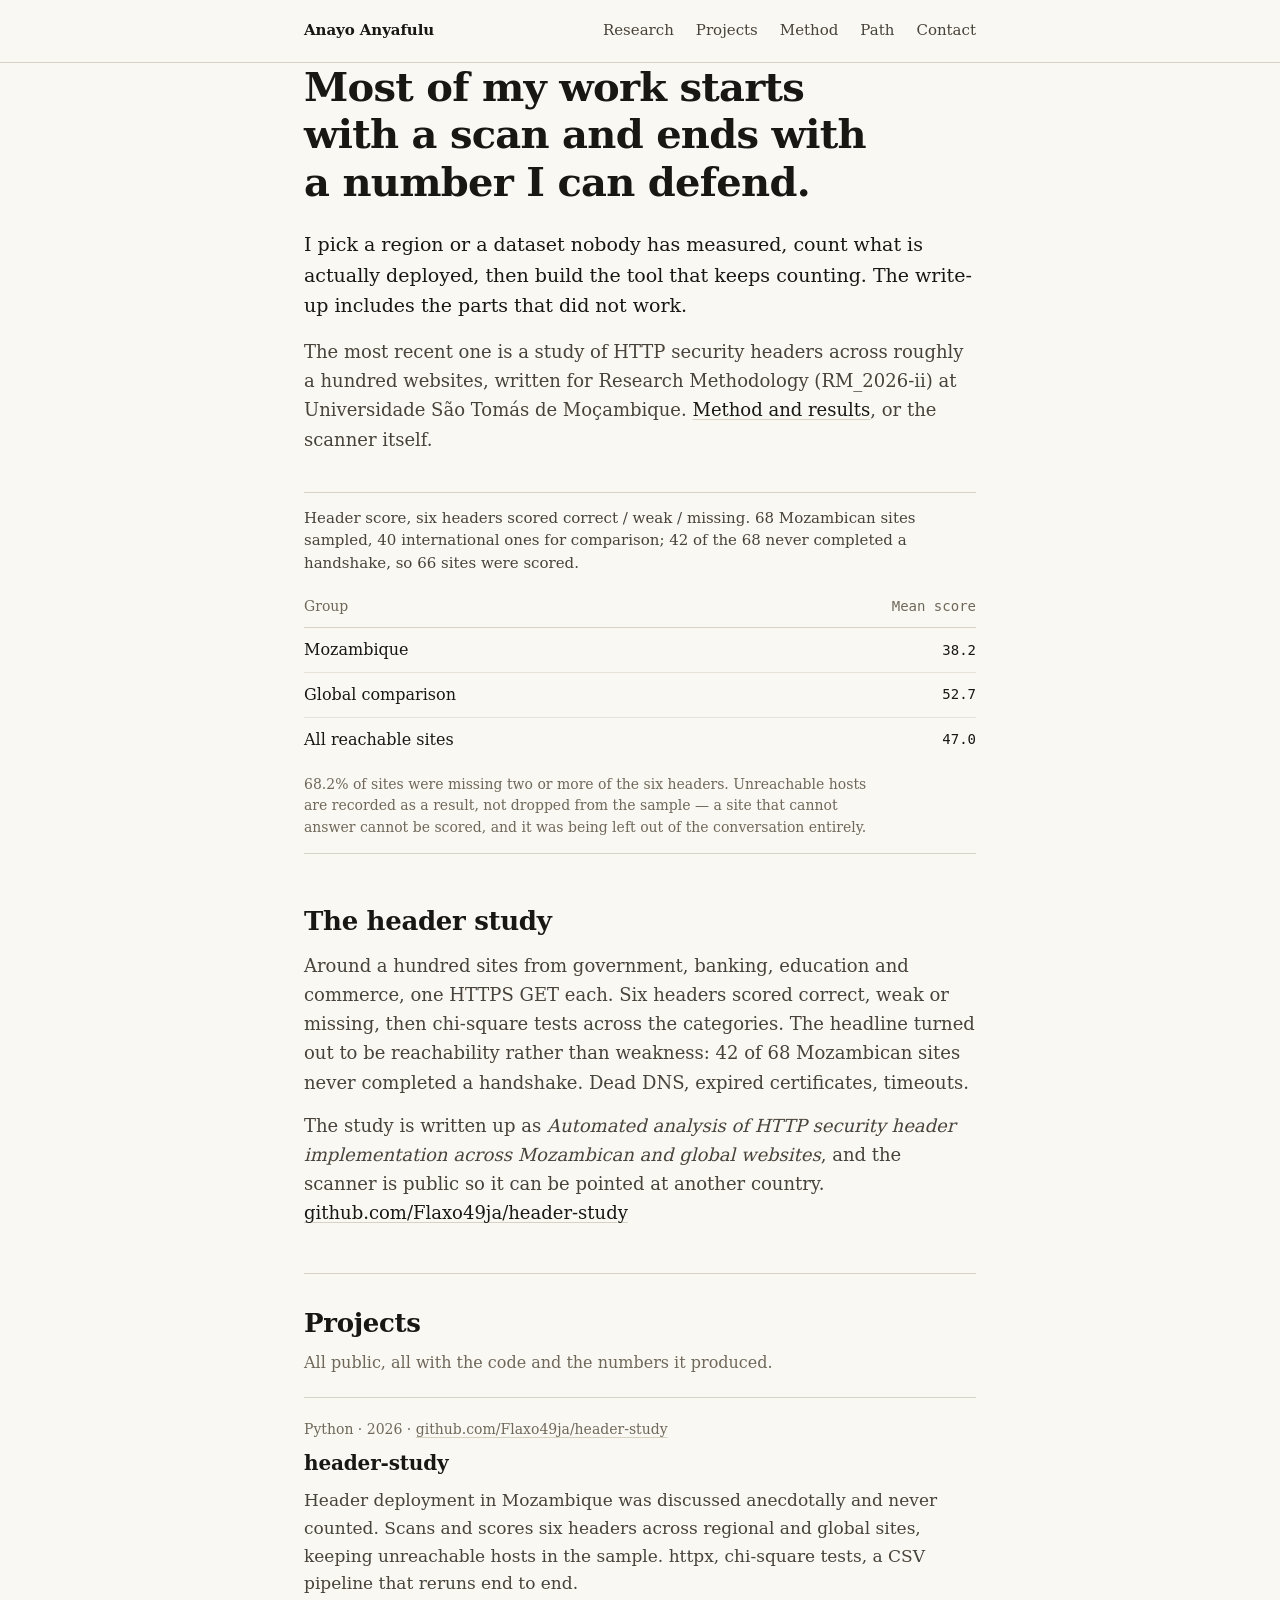
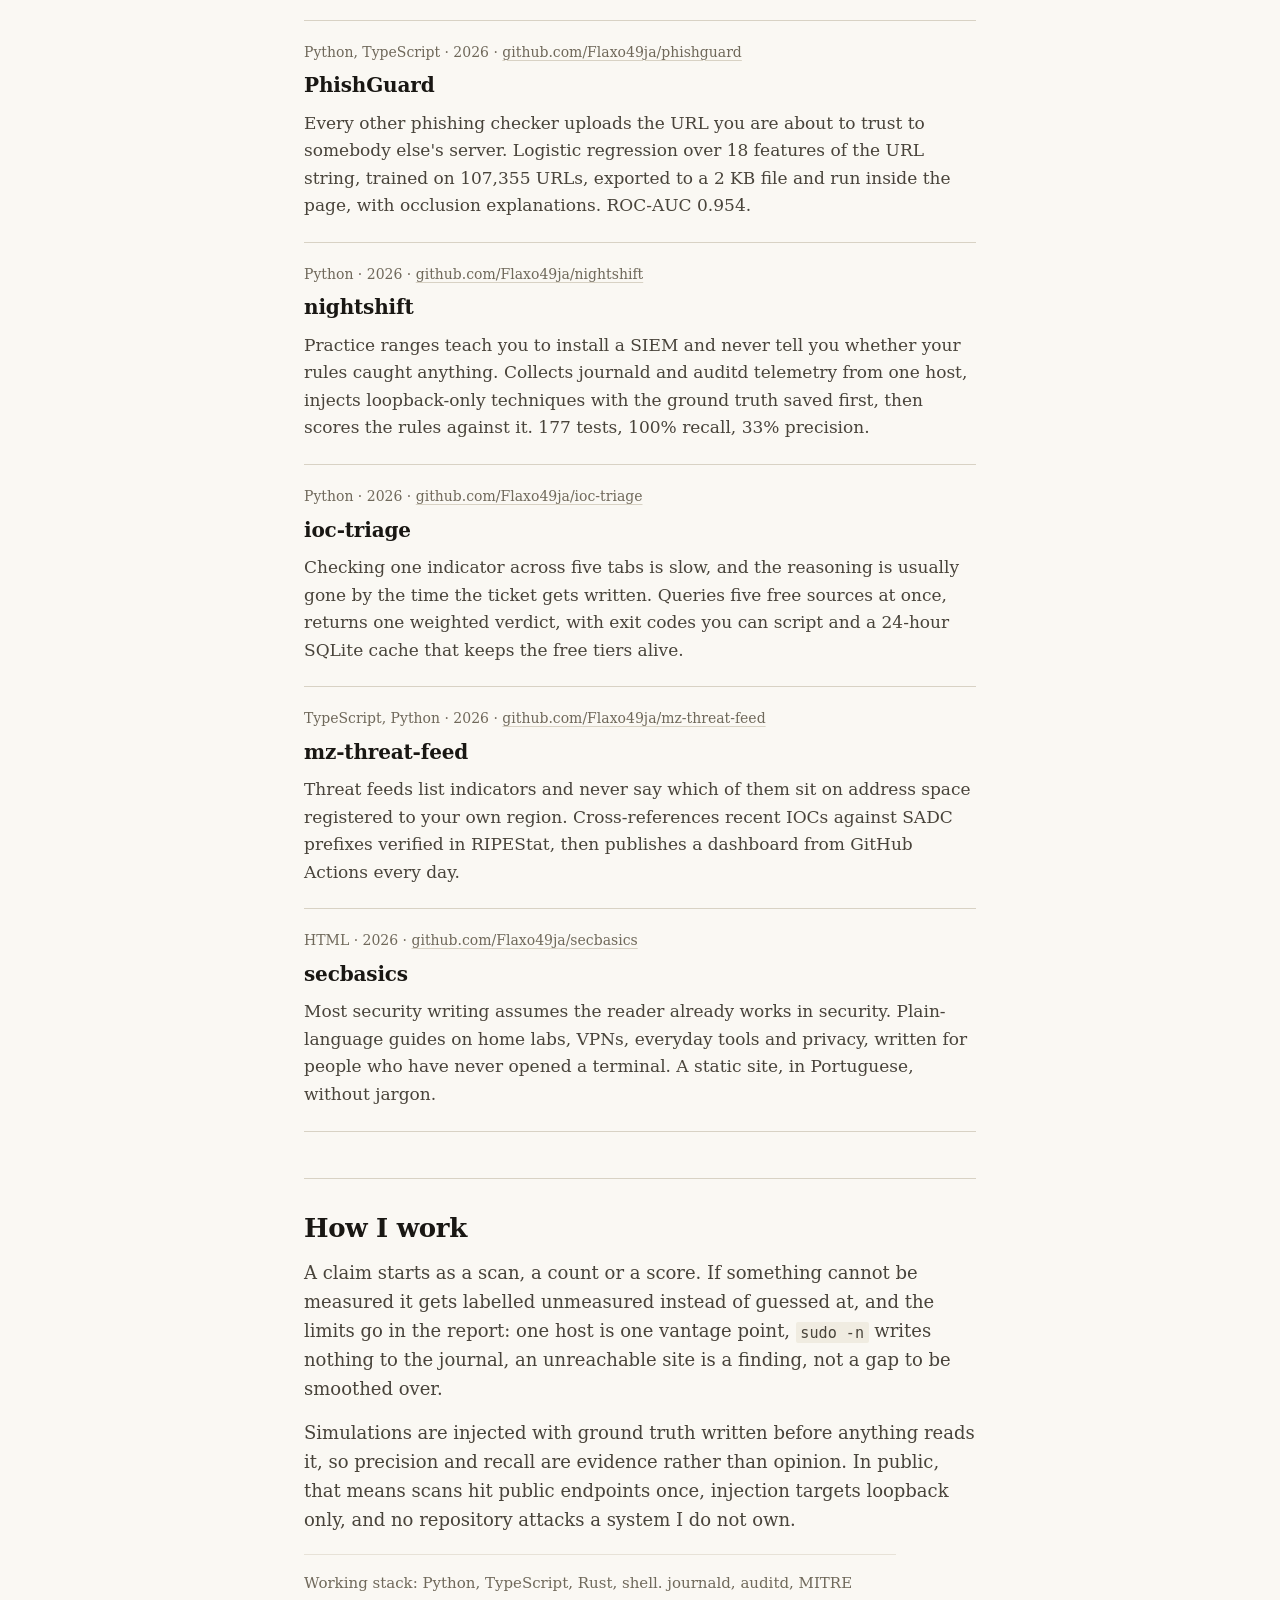
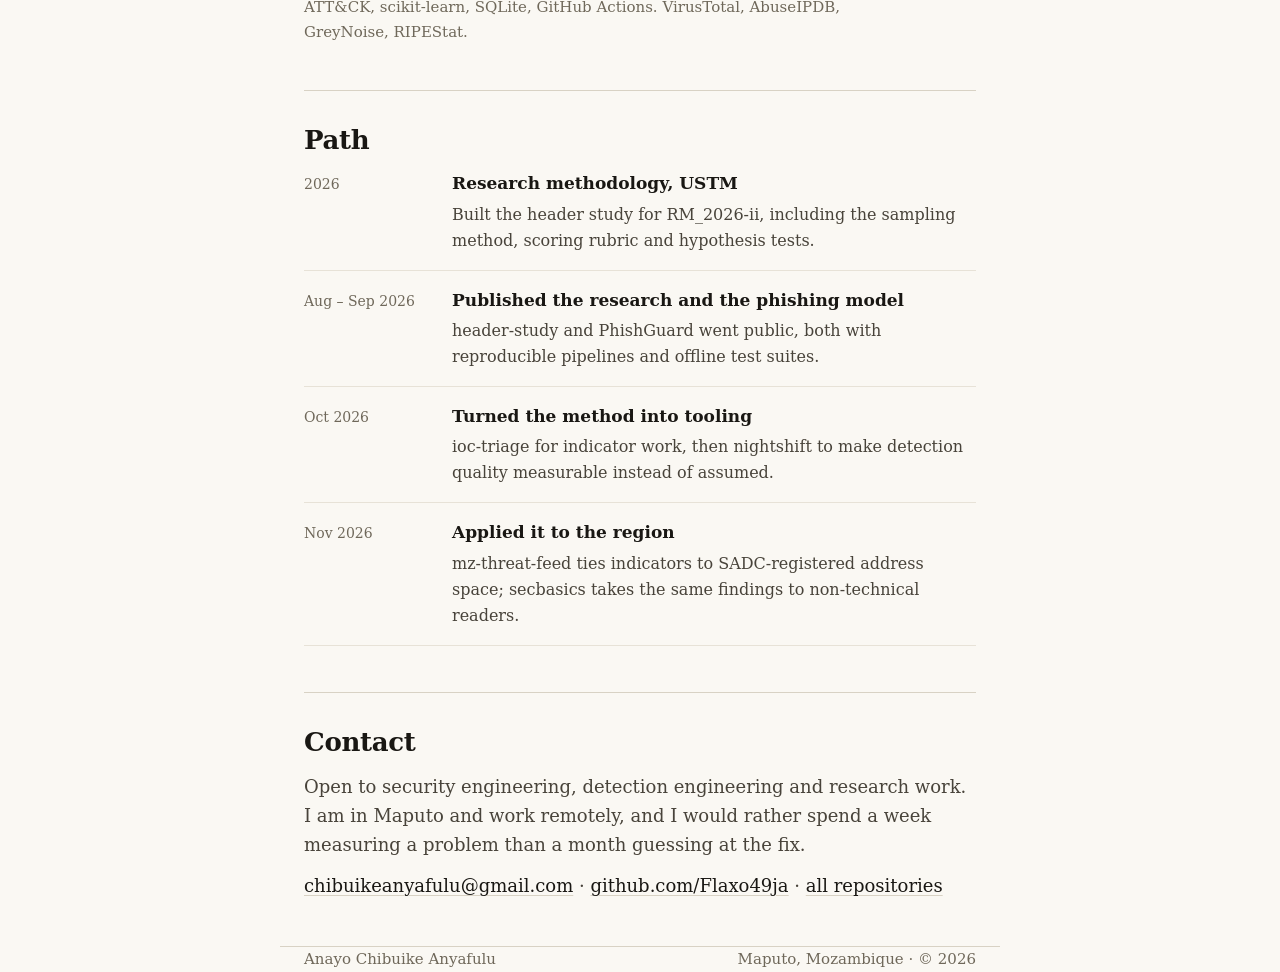
==== commit 67db4fd3: "Remove the location line above the headline The headline is the first thing on the page now; Maputo " ====
--- a/index.html
+++ b/index.html
@@ -15,7 +15,7 @@
 <body>
 <a class="skip" href="#main">Skip to content</a>
 
-<header class="masthead">
+<header class="masthead" id="top">
   <div class="wrap masthead-inner">
     <a class="who" href="#top">Anayo Anyafulu</a>
     <nav aria-label="Sections">
@@ -29,8 +29,6 @@
 </header>
 
 <main class="wrap" id="main">
-
-  <p class="kicker" id="top">Security research and detection engineering. Maputo, Mozambique, working remotely.</p>
 
   <h1>Most of my work starts with a scan and ends with a number I can defend.</h1>
 
--- a/styles.css
+++ b/styles.css
@@ -104,12 +104,6 @@
 
 main { padding-top: 52px; }
 
-.kicker {
-  margin: 0 0 26px;
-  font-size: 15px;
-  color: var(--ink-3);
-}
-
 h1 {
   margin: 0 0 24px;
   font-size: clamp(1.85rem, 4.6vw, 2.5rem);
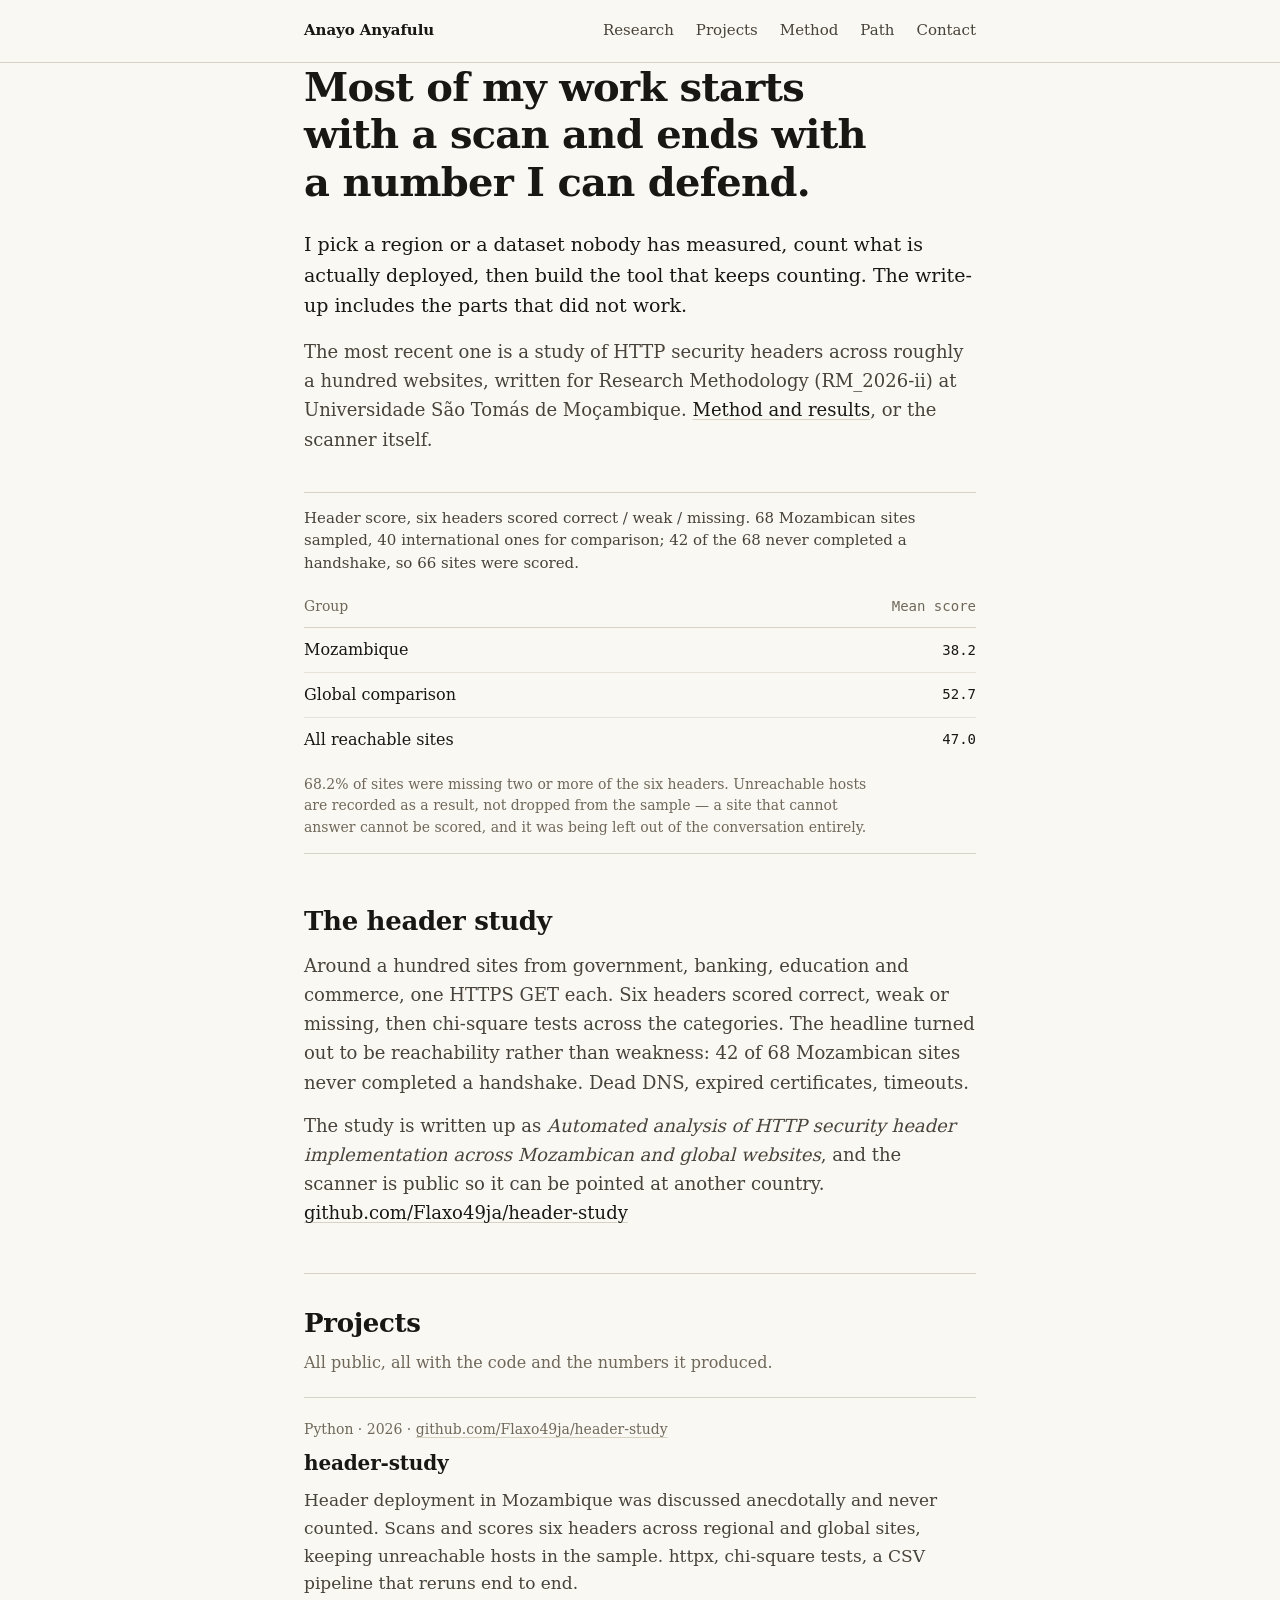
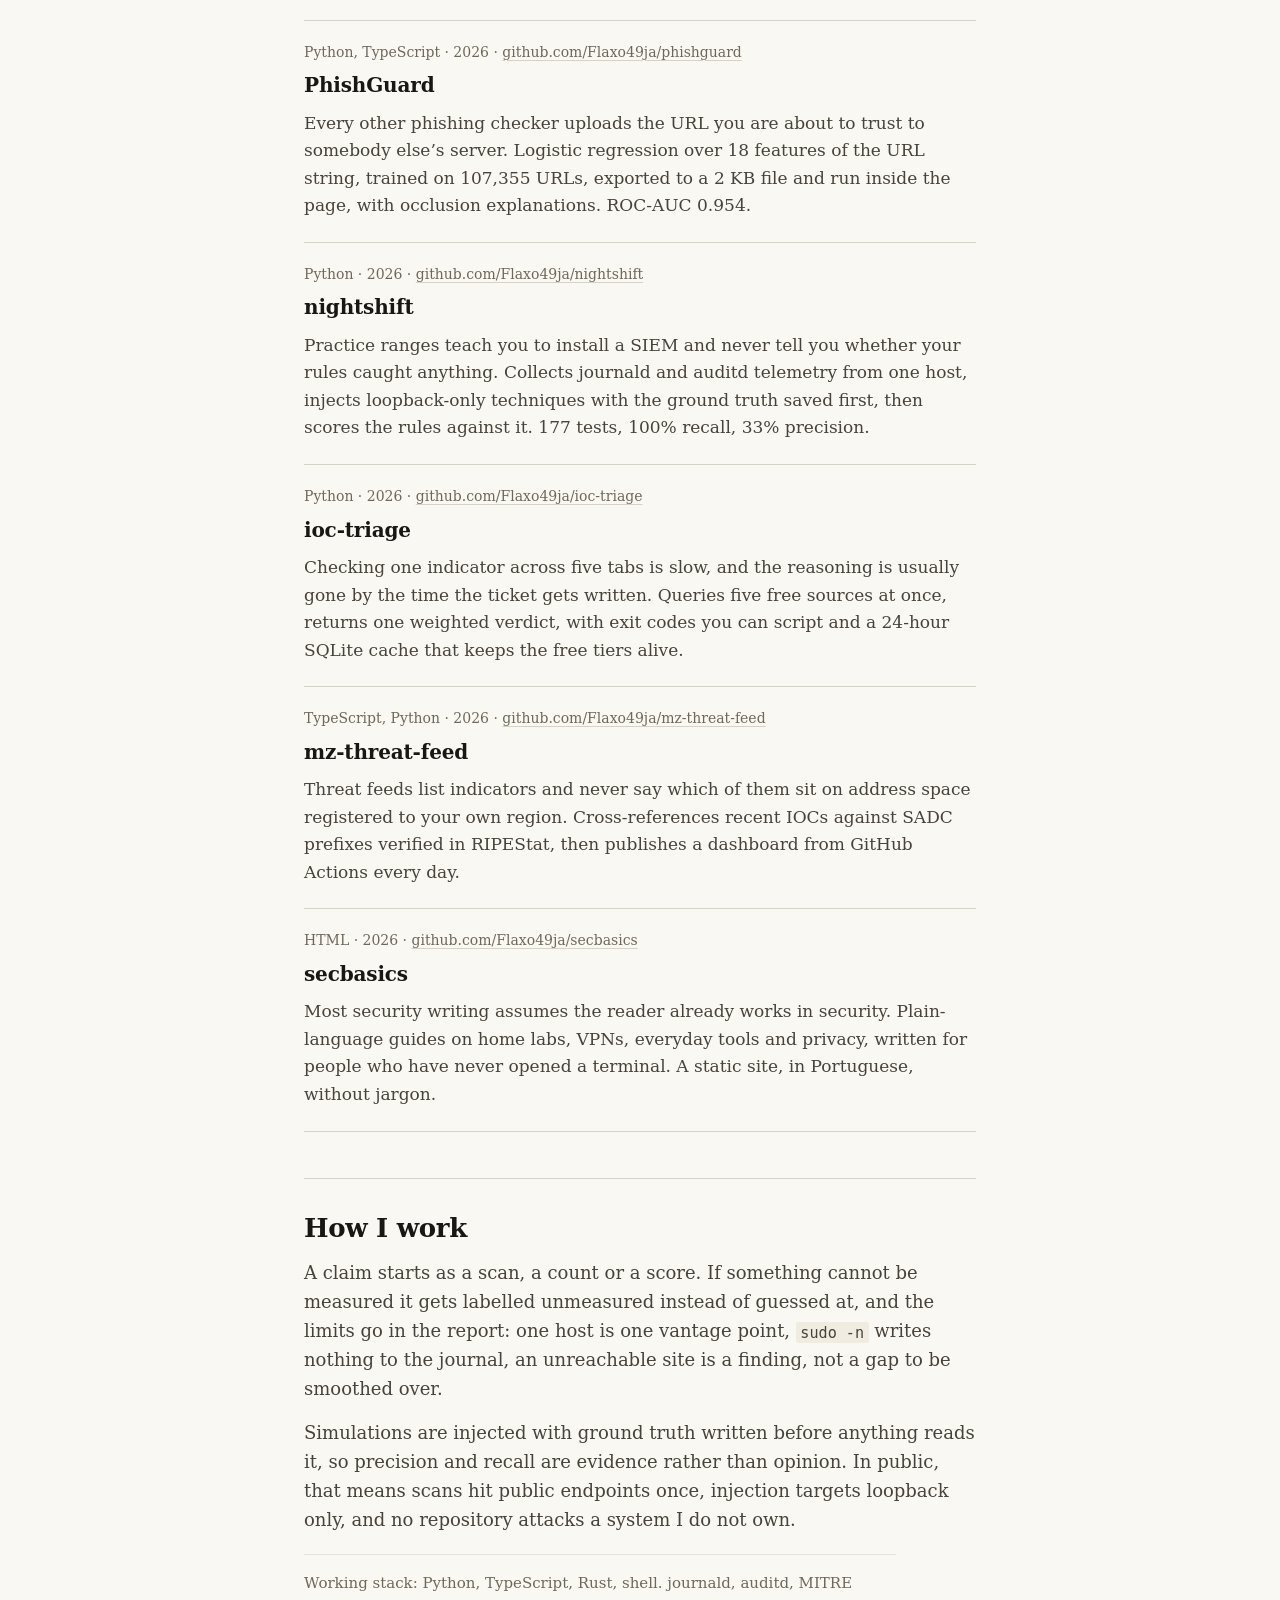
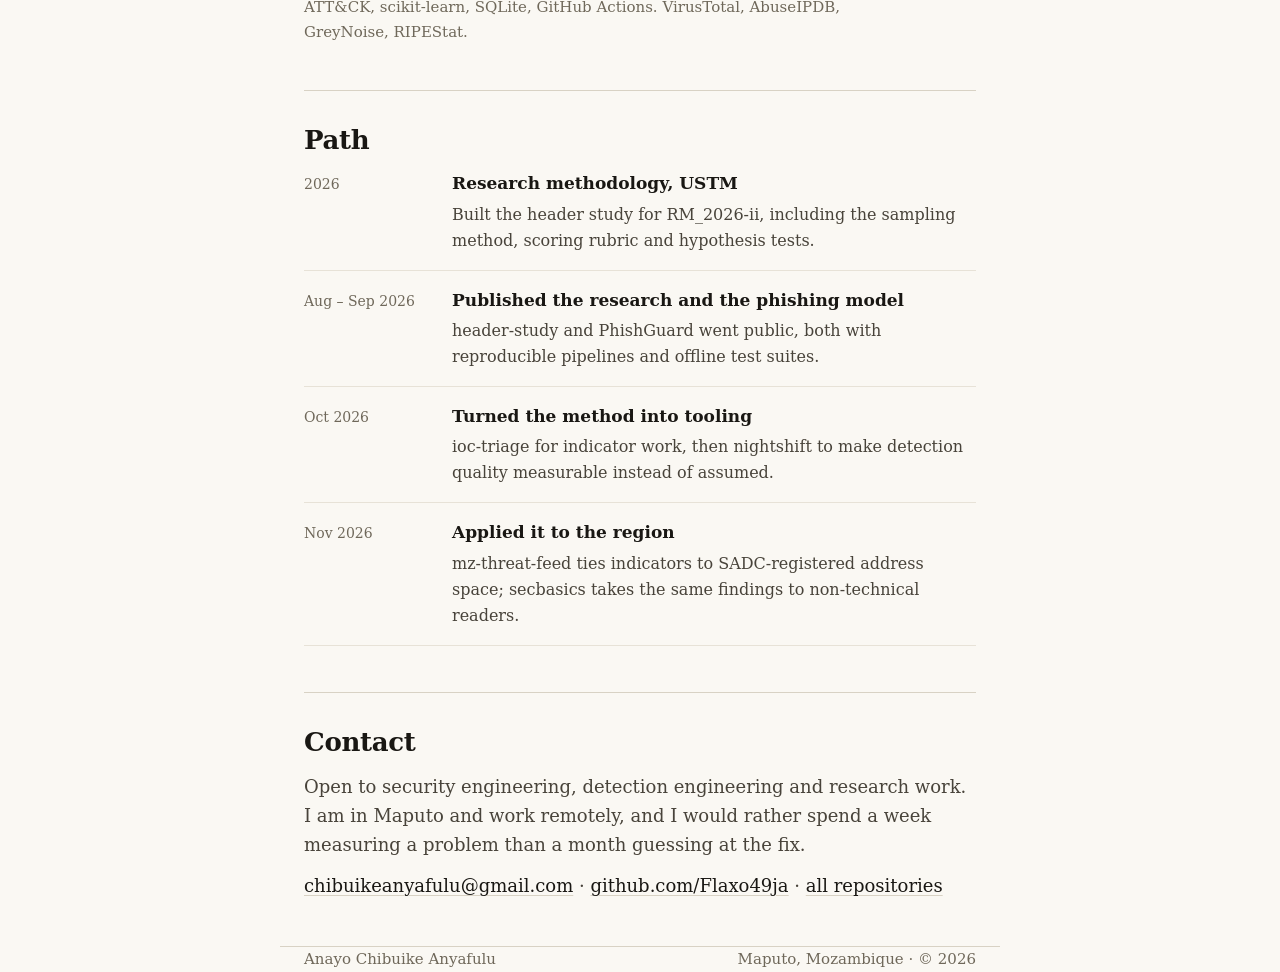
==== commit 83c54985: "Add the metadata and assets a shared link needs The page had no favicon (every visit logged a 404), " ====
--- a/index.html
+++ b/index.html
@@ -6,10 +6,19 @@
 <title>Anayo Anyafulu — security research and detection engineering</title>
 <meta name="description" content="Security researcher and detection engineer in Maputo, Mozambique. Measured HTTP security headers across Mozambican websites, built phishing detection, detection engineering and threat-intel tooling.">
 <meta name="author" content="Anayo Chibuike Anyafulu">
+<meta name="color-scheme" content="light">
+<meta name="theme-color" content="#faf8f3">
+<link rel="canonical" href="https://flaxo49ja.github.io/portfolio/">
+<link rel="icon" href="favicon.svg" type="image/svg+xml">
 <meta property="og:title" content="Anayo Anyafulu — security research and detection engineering">
 <meta property="og:description" content="I measure what is actually deployed. Mozambican websites average 38.2/100 on security headers.">
 <meta property="og:type" content="website">
-<link rel="preconnect" href="https://github.com">
+<meta property="og:url" content="https://flaxo49ja.github.io/portfolio/">
+<meta property="og:image" content="https://flaxo49ja.github.io/portfolio/og.png">
+<meta property="og:image:width" content="1200">
+<meta property="og:image:height" content="630">
+<meta property="og:image:alt" content="Mozambican sites average 38.2 on security headers; the international set averages 52.7.">
+<meta name="twitter:card" content="summary_large_image">
 <link rel="stylesheet" href="styles.css">
 </head>
 <body>
@@ -74,7 +83,7 @@
     <div class="entry">
       <p class="where">Python, TypeScript · 2026 · <a href="https://github.com/Flaxo49ja/phishguard" target="_blank" rel="noopener">github.com/Flaxo49ja/phishguard</a></p>
       <h3>PhishGuard</h3>
-      <p>Every other phishing checker uploads the URL you are about to trust to somebody else's server. Logistic regression over 18 features of the URL string, trained on 107,355 URLs, exported to a 2 KB file and run inside the page, with occlusion explanations. ROC-AUC 0.954.</p>
+      <p>Every other phishing checker uploads the URL you are about to trust to somebody else’s server. Logistic regression over 18 features of the URL string, trained on 107,355 URLs, exported to a 2 KB file and run inside the page, with occlusion explanations. ROC-AUC 0.954.</p>
     </div>
 
     <div class="entry">
--- a/styles.css
+++ b/styles.css
@@ -15,7 +15,7 @@
 
 *, *::before, *::after { box-sizing: border-box; }
 
-html { -webkit-text-size-adjust: 100%; }
+html { -webkit-text-size-adjust: 100%; color-scheme: light; }
 
 body {
   margin: 0;
@@ -42,6 +42,7 @@
   text-decoration-thickness: 1px;
   text-underline-offset: 3px;
   text-decoration-color: var(--rule);
+  -webkit-tap-highlight-color: rgba(139, 58, 27, .12);
 }
 a:hover { color: var(--rust); text-decoration-color: var(--rust); }
 
@@ -302,6 +303,21 @@
   color: var(--ink-3);
 }
 
+/* ---------- print: the same page as a sheet of paper ---------- */
+
+@media print {
+  body { background: #fff; color: #000; font-size: 11pt; }
+  .masthead nav, .skip, footer { display: none; }
+  .masthead { padding-bottom: 6pt; }
+  .wrap { max-width: none; padding: 0; }
+  main { padding-top: 14pt; }
+  a { color: inherit; text-decoration-color: #999; }
+  a[href^="http"]::after { content: " (" attr(href) ")"; font-size: 9pt; color: #555; }
+  .entry, .section, .timeline li, figure { break-inside: avoid; }
+  h1 { font-size: 22pt; }
+  h2 { font-size: 14pt; }
+}
+
 /* ---------- small screens ---------- */
 
 @media (max-width: 720px) {
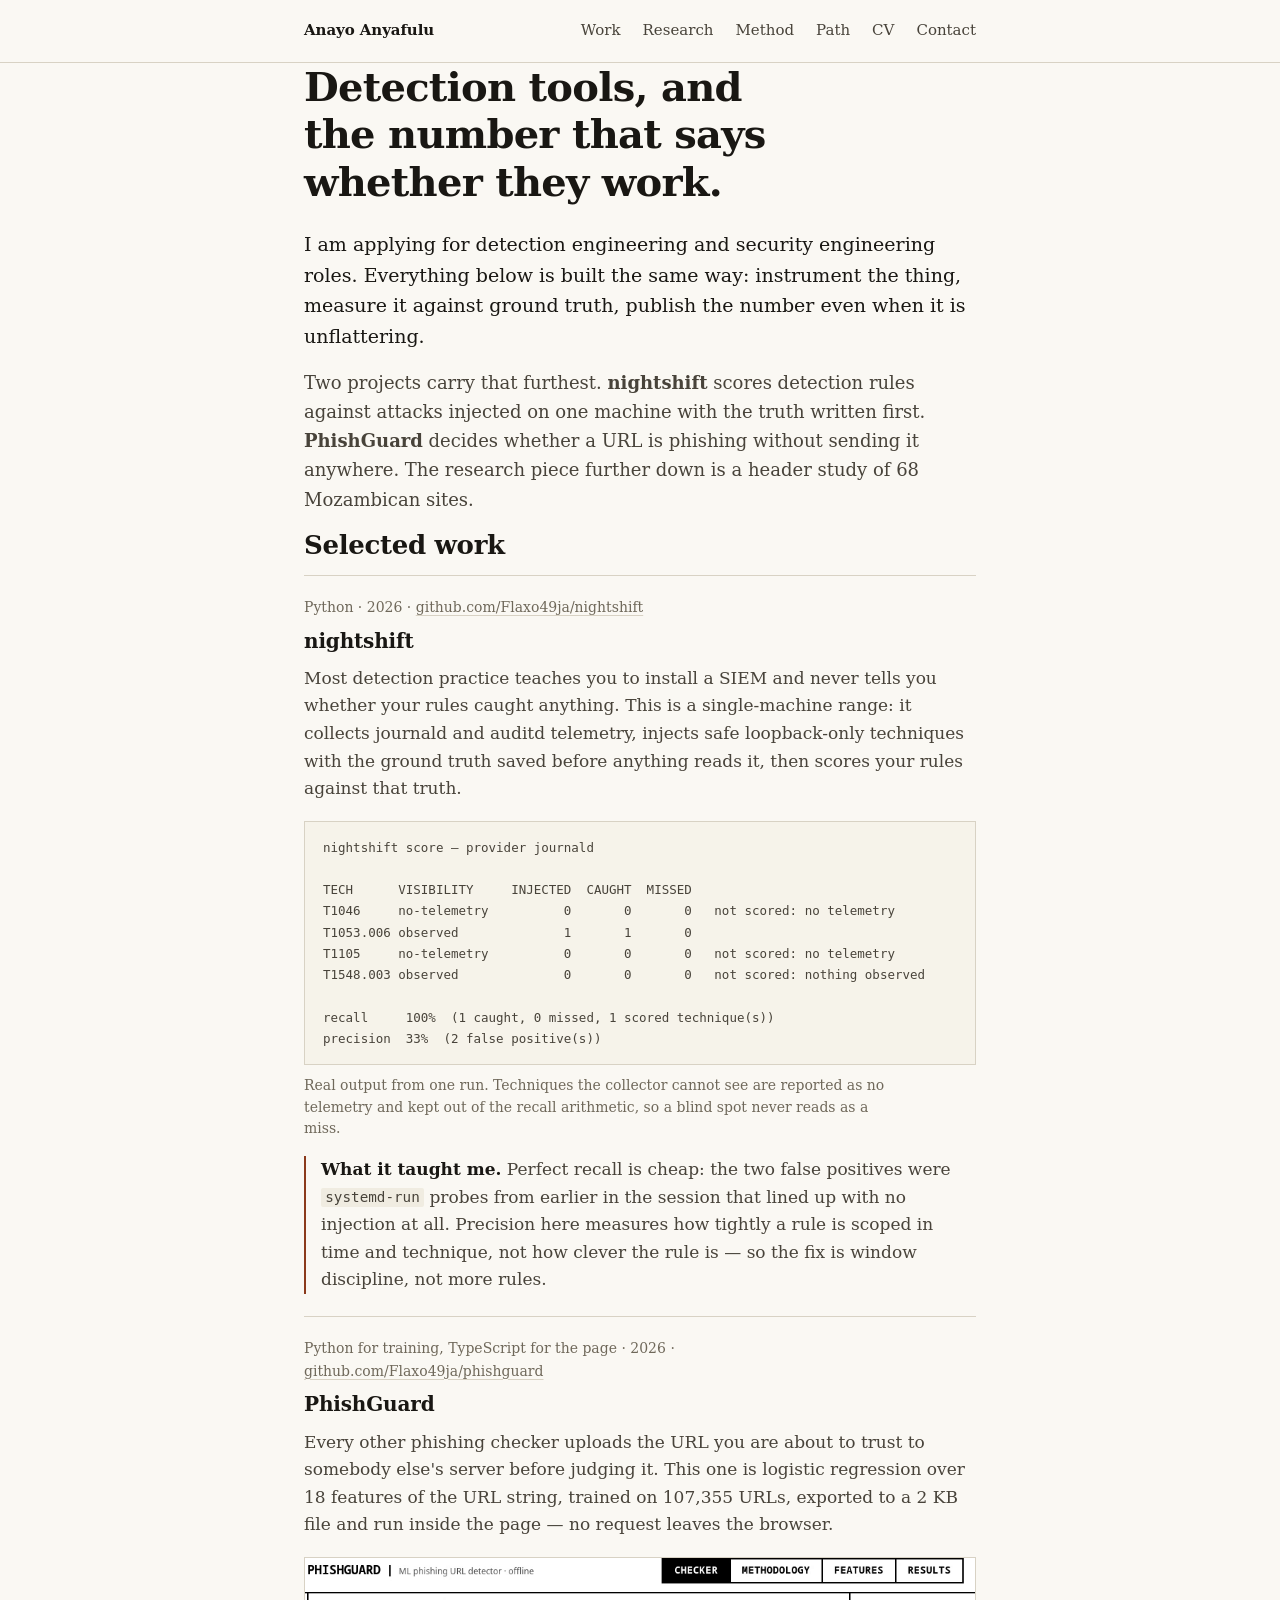
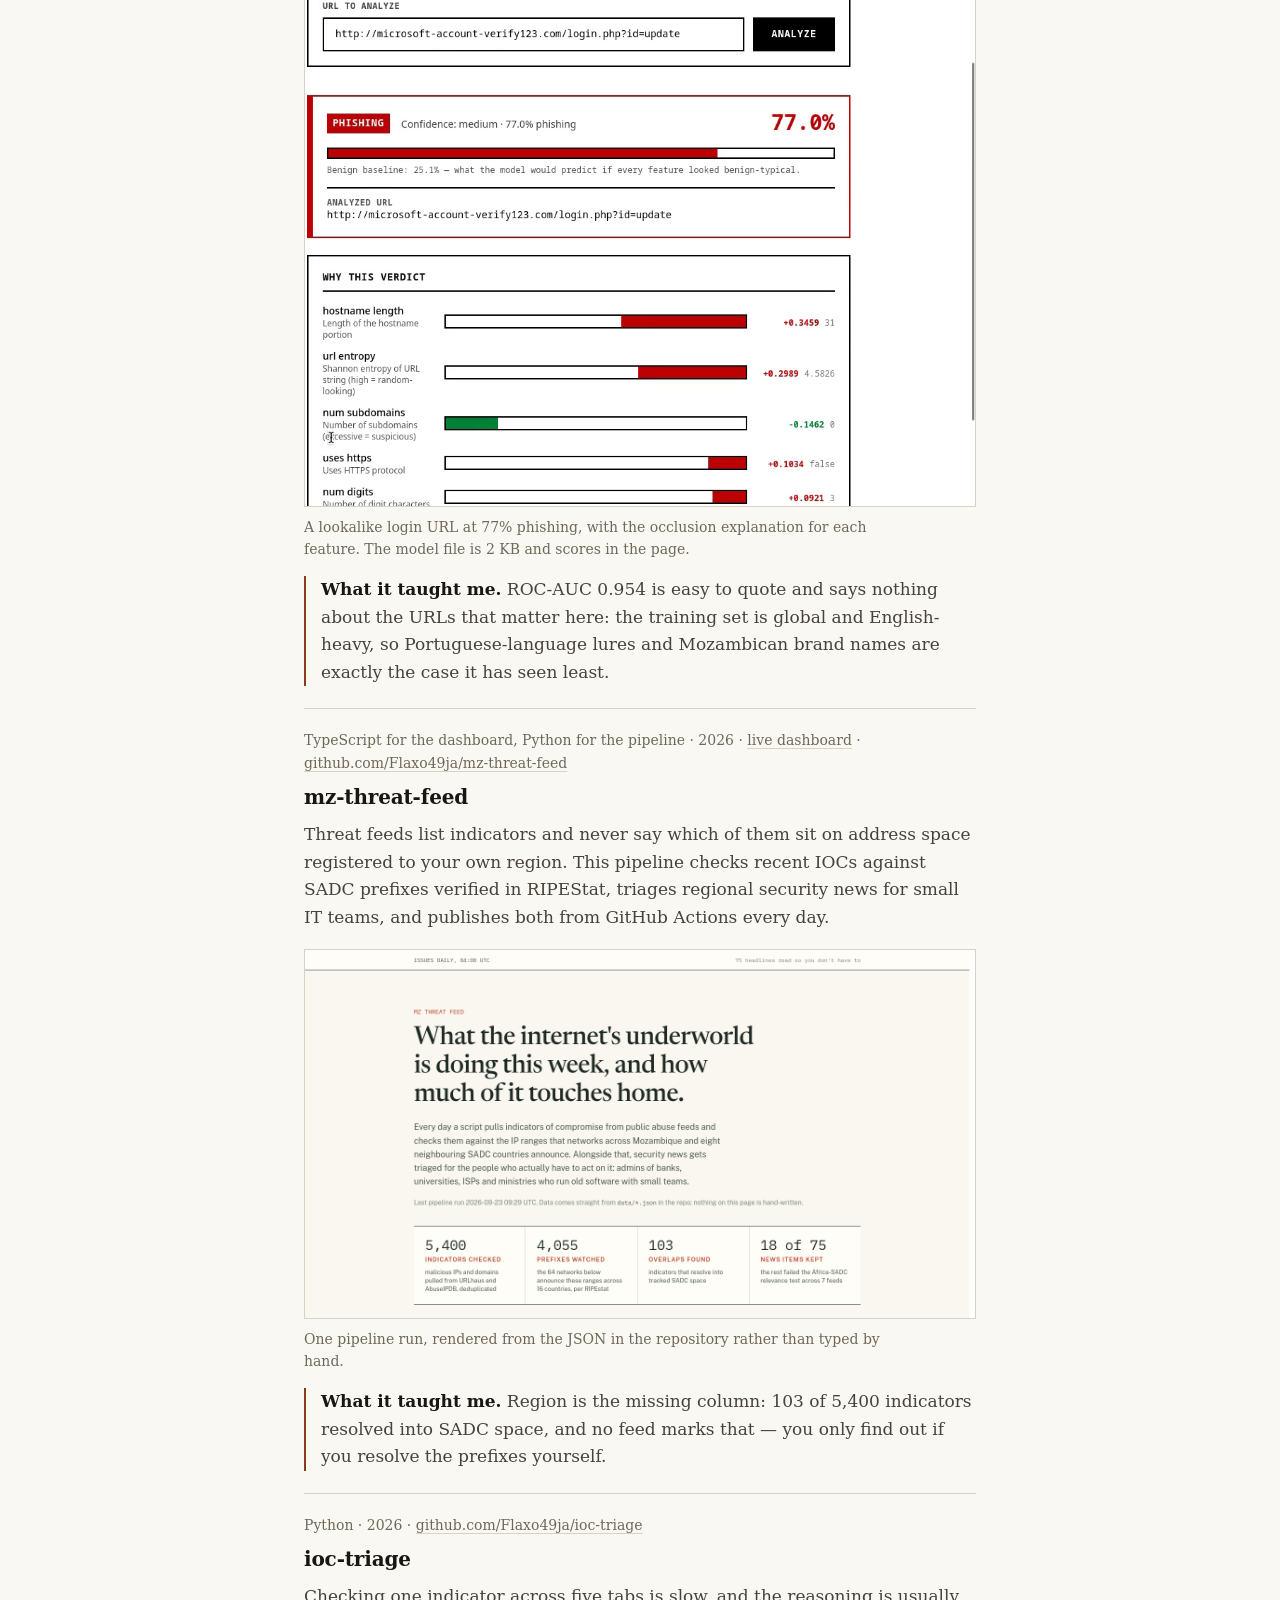
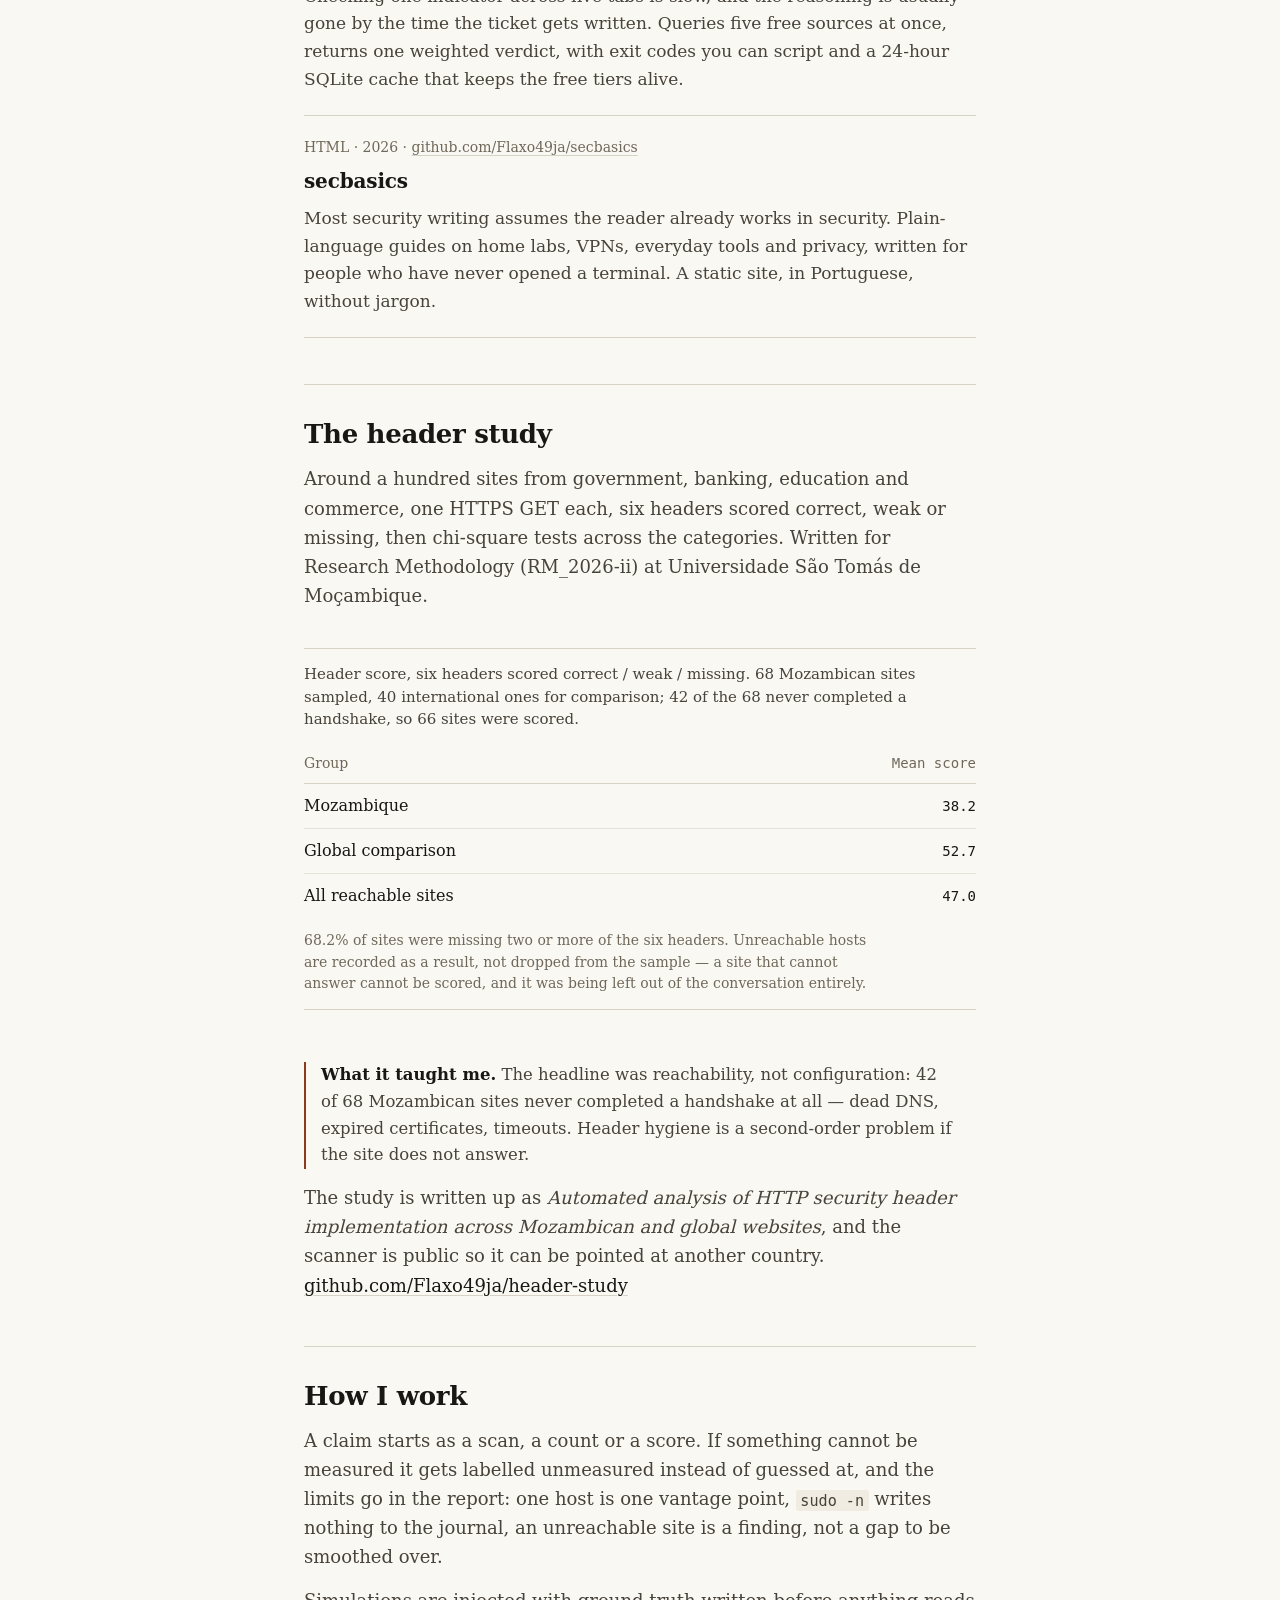
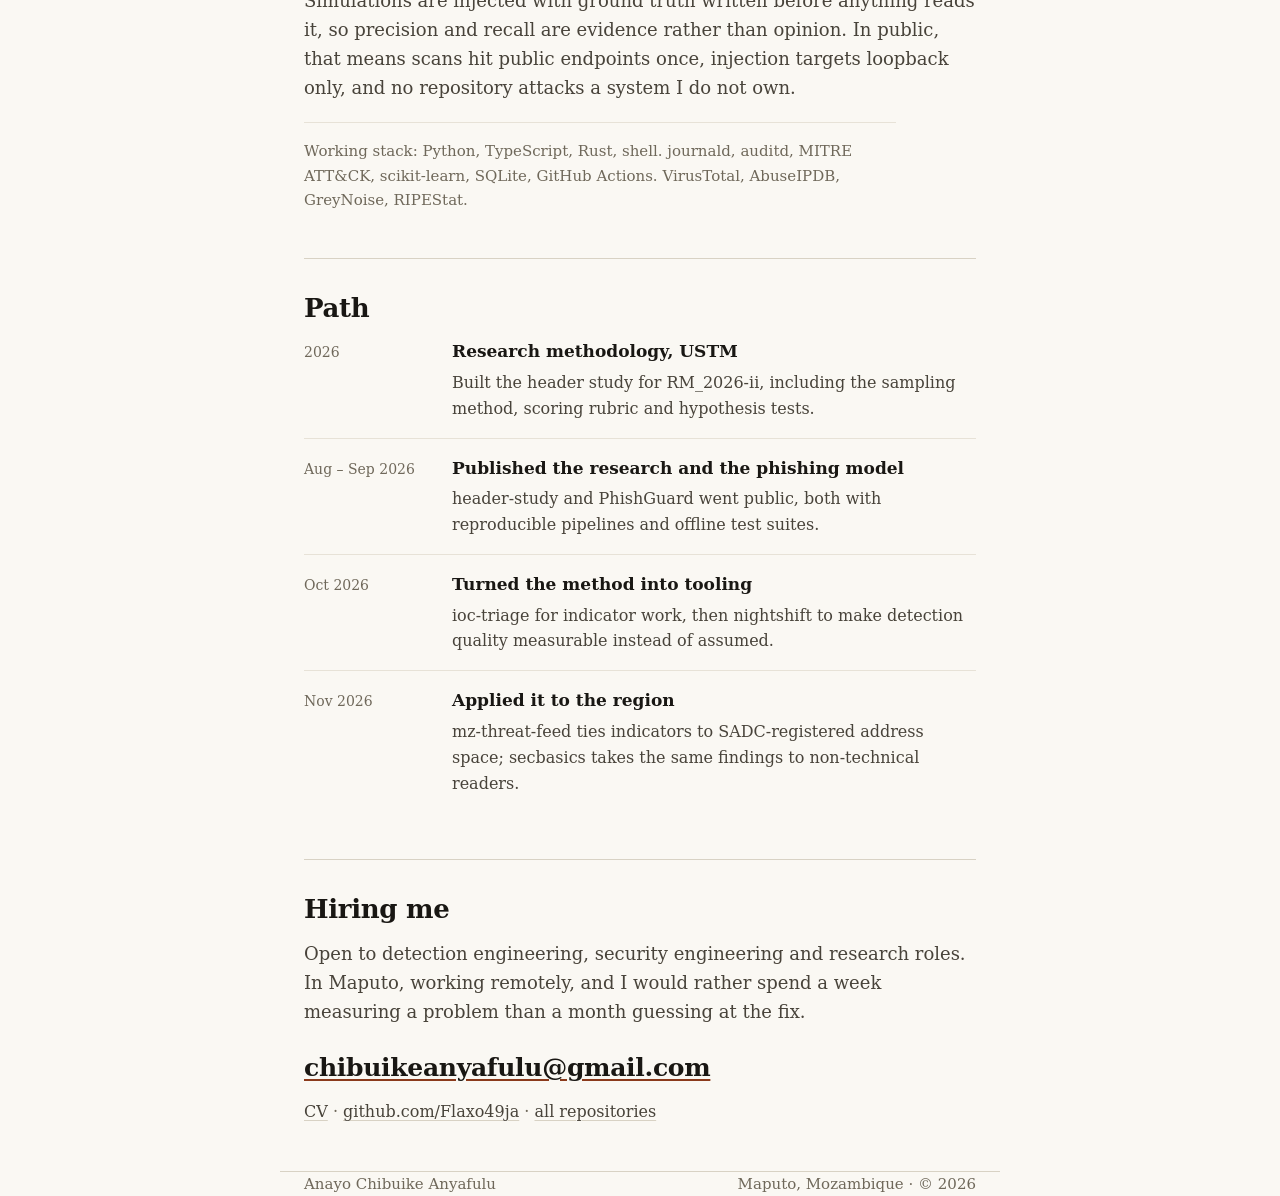
==== commit 5281c459: "Lead with detection work and show the evidence The page opened on the header study, which is coursew" ====
--- a/index.html
+++ b/index.html
@@ -3,14 +3,14 @@
 <head>
 <meta charset="utf-8">
 <meta name="viewport" content="width=device-width, initial-scale=1">
-<title>Anayo Anyafulu — security research and detection engineering</title>
-<meta name="description" content="Security researcher and detection engineer in Maputo, Mozambique. Measured HTTP security headers across Mozambican websites, built phishing detection, detection engineering and threat-intel tooling.">
+<title>Anayo Anyafulu — detection and security engineering</title>
+<meta name="description" content="Detection and security engineer in Maputo, Mozambique. Builds detection ranges that score rules against ground truth, phishing models that run in the browser, and measurement studies of regional infrastructure.">
 <meta name="author" content="Anayo Chibuike Anyafulu">
 <meta name="color-scheme" content="light">
 <meta name="theme-color" content="#faf8f3">
 <link rel="canonical" href="https://flaxo49ja.github.io/portfolio/">
 <link rel="icon" href="favicon.svg" type="image/svg+xml">
-<meta property="og:title" content="Anayo Anyafulu — security research and detection engineering">
+<meta property="og:title" content="Anayo Anyafulu — detection and security engineering">
 <meta property="og:description" content="I measure what is actually deployed. Mozambican websites average 38.2/100 on security headers.">
 <meta property="og:type" content="website">
 <meta property="og:url" content="https://flaxo49ja.github.io/portfolio/">
@@ -28,10 +28,11 @@
   <div class="wrap masthead-inner">
     <a class="who" href="#top">Anayo Anyafulu</a>
     <nav aria-label="Sections">
+      <a href="#work">Work</a>
       <a href="#research">Research</a>
-      <a href="#work">Projects</a>
       <a href="#approach">Method</a>
       <a href="#path">Path</a>
+      <a href="cv.html">CV</a>
       <a href="#contact">Contact</a>
     </nav>
   </div>
@@ -39,76 +40,95 @@
 
 <main class="wrap" id="main">
 
-  <h1>Most of my work starts with a scan and ends with a number I can defend.</h1>
+  <h1>Detection tools, and the number that says whether they work.</h1>
 
   <div class="intro">
-    <p>I pick a region or a dataset nobody has measured, count what is actually deployed, then build the tool that keeps counting. The write-up includes the parts that did not work.</p>
-    <p>The most recent one is a study of HTTP security headers across roughly a hundred websites, written for Research Methodology (RM_2026-ii) at Universidade São Tomás de Moçambique. <a href="https://github.com/Flaxo49ja/header-study" target="_blank" rel="noopener">Method and results</a>, or the scanner itself.</p>
+    <p>I am applying for detection engineering and security engineering roles. Everything below is built the same way: instrument the thing, measure it against ground truth, publish the number even when it is unflattering.</p>
+    <p>Two projects carry that furthest. <strong>nightshift</strong> scores detection rules against attacks injected on one machine with the truth written first. <strong>PhishGuard</strong> decides whether a URL is phishing without sending it anywhere. The research piece further down is a header study of 68 Mozambican sites.</p>
   </div>
 
-  <figure class="figure">
-    <table>
-      <caption>Header score, six headers scored correct / weak / missing. 68 Mozambican sites sampled, 40 international ones for comparison; 42 of the 68 never completed a handshake, so 66 sites were scored.</caption>
-      <thead>
-        <tr>
-          <th scope="col">Group</th>
-          <th scope="col" class="num">Mean score</th>
-        </tr>
-      </thead>
-      <tbody>
-        <tr><th scope="row">Mozambique</th><td class="num">38.2</td></tr>
-        <tr><th scope="row">Global comparison</th><td class="num">52.7</td></tr>
-        <tr><th scope="row">All reachable sites</th><td class="num">47.0</td></tr>
-      </tbody>
-    </table>
-    <figcaption>68.2% of sites were missing two or more of the six headers. Unreachable hosts are recorded as a result, not dropped from the sample — a site that cannot answer cannot be scored, and it was being left out of the conversation entirely.</figcaption>
-  </figure>
+  <section class="section" id="work">
+    <h2>Selected work</h2>
+
+    <article class="entry">
+      <p class="where">Python · 2026 · <a href="https://github.com/Flaxo49ja/nightshift" target="_blank" rel="noopener">github.com/Flaxo49ja/nightshift</a></p>
+      <h3>nightshift</h3>
+      <p>Most detection practice teaches you to install a SIEM and never tells you whether your rules caught anything. This is a single-machine range: it collects journald and auditd telemetry, injects safe loopback-only techniques with the ground truth saved before anything reads it, then scores your rules against that truth.</p>
+      <figure class="shot">
+        <pre tabindex="0" role="region" aria-label="nightshift score output">nightshift score — provider journald
+
+TECH      VISIBILITY     INJECTED  CAUGHT  MISSED
+T1046     no-telemetry          0       0       0   not scored: no telemetry
+T1053.006 observed              1       1       0
+T1105     no-telemetry          0       0       0   not scored: no telemetry
+T1548.003 observed              0       0       0   not scored: nothing observed
+
+recall     100%  (1 caught, 0 missed, 1 scored technique(s))
+precision  33%  (2 false positive(s))</pre>
+        <figcaption>Real output from one run. Techniques the collector cannot see are reported as no telemetry and kept out of the recall arithmetic, so a blind spot never reads as a miss.</figcaption>
+      </figure>
+      <p class="takeaway"><span>What it taught me.</span> Perfect recall is cheap: the two false positives were <code>systemd-run</code> probes from earlier in the session that lined up with no injection at all. Precision here measures how tightly a rule is scoped in time and technique, not how clever the rule is — so the fix is window discipline, not more rules.</p>
+    </article>
+
+    <article class="entry">
+      <p class="where">Python for training, TypeScript for the page · 2026 · <a href="https://github.com/Flaxo49ja/phishguard" target="_blank" rel="noopener">github.com/Flaxo49ja/phishguard</a></p>
+      <h3>PhishGuard</h3>
+      <p>Every other phishing checker uploads the URL you are about to trust to somebody else's server before judging it. This one is logistic regression over 18 features of the URL string, trained on 107,355 URLs, exported to a 2 KB file and run inside the page — no request leaves the browser.</p>
+      <figure class="shot">
+        <img src="shots/phishguard.png" width="947" height="775" loading="lazy" alt="PhishGuard scoring a lookalike Microsoft login URL at 77% phishing, with a bar for each feature showing how much it pushed the verdict.">
+        <figcaption>A lookalike login URL at 77% phishing, with the occlusion explanation for each feature. The model file is 2 KB and scores in the page.</figcaption>
+      </figure>
+      <p class="takeaway"><span>What it taught me.</span> ROC-AUC 0.954 is easy to quote and says nothing about the URLs that matter here: the training set is global and English-heavy, so Portuguese-language lures and Mozambican brand names are exactly the case it has seen least.</p>
+    </article>
+
+    <article class="entry">
+      <p class="where">TypeScript for the dashboard, Python for the pipeline · 2026 · <a href="https://flaxo49ja.github.io/mz-threat-feed/" target="_blank" rel="noopener">live dashboard</a> · <a href="https://github.com/Flaxo49ja/mz-threat-feed" target="_blank" rel="noopener">github.com/Flaxo49ja/mz-threat-feed</a></p>
+      <h3>mz-threat-feed</h3>
+      <p>Threat feeds list indicators and never say which of them sit on address space registered to your own region. This pipeline checks recent IOCs against SADC prefixes verified in RIPEStat, triages regional security news for small IT teams, and publishes both from GitHub Actions every day.</p>
+      <figure class="shot">
+        <img src="shots/mz-threat-feed.png" width="1440" height="790" loading="lazy" alt="The MZ Threat Feed dashboard front page: 5,400 indicators checked, 4,055 prefixes watched, 103 overlaps found, 18 of 75 news items kept.">
+        <figcaption>One pipeline run, rendered from the JSON in the repository rather than typed by hand.</figcaption>
+      </figure>
+      <p class="takeaway"><span>What it taught me.</span> Region is the missing column: 103 of 5,400 indicators resolved into SADC space, and no feed marks that — you only find out if you resolve the prefixes yourself.</p>
+    </article>
+
+    <article class="entry">
+      <p class="where">Python · 2026 · <a href="https://github.com/Flaxo49ja/ioc-triage" target="_blank" rel="noopener">github.com/Flaxo49ja/ioc-triage</a></p>
+      <h3>ioc-triage</h3>
+      <p>Checking one indicator across five tabs is slow, and the reasoning is usually gone by the time the ticket gets written. Queries five free sources at once, returns one weighted verdict, with exit codes you can script and a 24-hour SQLite cache that keeps the free tiers alive.</p>
+    </article>
+
+    <article class="entry">
+      <p class="where">HTML · 2026 · <a href="https://github.com/Flaxo49ja/secbasics" target="_blank" rel="noopener">github.com/Flaxo49ja/secbasics</a></p>
+      <h3>secbasics</h3>
+      <p>Most security writing assumes the reader already works in security. Plain-language guides on home labs, VPNs, everyday tools and privacy, written for people who have never opened a terminal. A static site, in Portuguese, without jargon.</p>
+    </article>
+  </section>
 
   <section class="section" id="research">
     <h2>The header study</h2>
-    <p>Around a hundred sites from government, banking, education and commerce, one HTTPS GET each. Six headers scored correct, weak or missing, then chi-square tests across the categories. The headline turned out to be reachability rather than weakness: 42 of 68 Mozambican sites never completed a handshake. Dead DNS, expired certificates, timeouts.</p>
+    <p>Around a hundred sites from government, banking, education and commerce, one HTTPS GET each, six headers scored correct, weak or missing, then chi-square tests across the categories. Written for Research Methodology (RM_2026-ii) at Universidade São Tomás de Moçambique.</p>
+
+    <figure class="figure">
+      <table>
+        <caption>Header score, six headers scored correct / weak / missing. 68 Mozambican sites sampled, 40 international ones for comparison; 42 of the 68 never completed a handshake, so 66 sites were scored.</caption>
+        <thead>
+          <tr>
+            <th scope="col">Group</th>
+            <th scope="col" class="num">Mean score</th>
+          </tr>
+        </thead>
+        <tbody>
+          <tr><th scope="row">Mozambique</th><td class="num">38.2</td></tr>
+          <tr><th scope="row">Global comparison</th><td class="num">52.7</td></tr>
+          <tr><th scope="row">All reachable sites</th><td class="num">47.0</td></tr>
+        </tbody>
+      </table>
+      <figcaption>68.2% of sites were missing two or more of the six headers. Unreachable hosts are recorded as a result, not dropped from the sample — a site that cannot answer cannot be scored, and it was being left out of the conversation entirely.</figcaption>
+    </figure>
+
+    <p class="takeaway"><span>What it taught me.</span> The headline was reachability, not configuration: 42 of 68 Mozambican sites never completed a handshake at all — dead DNS, expired certificates, timeouts. Header hygiene is a second-order problem if the site does not answer.</p>
     <p>The study is written up as <em>Automated analysis of HTTP security header implementation across Mozambican and global websites</em>, and the scanner is public so it can be pointed at another country. <a href="https://github.com/Flaxo49ja/header-study" target="_blank" rel="noopener">github.com/Flaxo49ja/header-study</a></p>
-  </section>
-
-  <section class="section" id="work">
-    <h2>Projects</h2>
-    <p class="section-note">All public, all with the code and the numbers it produced.</p>
-
-    <div class="entry">
-      <p class="where">Python · 2026 · <a href="https://github.com/Flaxo49ja/header-study" target="_blank" rel="noopener">github.com/Flaxo49ja/header-study</a></p>
-      <h3>header-study</h3>
-      <p>Header deployment in Mozambique was discussed anecdotally and never counted. Scans and scores six headers across regional and global sites, keeping unreachable hosts in the sample. httpx, chi-square tests, a CSV pipeline that reruns end to end.</p>
-    </div>
-
-    <div class="entry">
-      <p class="where">Python, TypeScript · 2026 · <a href="https://github.com/Flaxo49ja/phishguard" target="_blank" rel="noopener">github.com/Flaxo49ja/phishguard</a></p>
-      <h3>PhishGuard</h3>
-      <p>Every other phishing checker uploads the URL you are about to trust to somebody else’s server. Logistic regression over 18 features of the URL string, trained on 107,355 URLs, exported to a 2 KB file and run inside the page, with occlusion explanations. ROC-AUC 0.954.</p>
-    </div>
-
-    <div class="entry">
-      <p class="where">Python · 2026 · <a href="https://github.com/Flaxo49ja/nightshift" target="_blank" rel="noopener">github.com/Flaxo49ja/nightshift</a></p>
-      <h3>nightshift</h3>
-      <p>Practice ranges teach you to install a SIEM and never tell you whether your rules caught anything. Collects journald and auditd telemetry from one host, injects loopback-only techniques with the ground truth saved first, then scores the rules against it. 177 tests, 100% recall, 33% precision.</p>
-    </div>
-
-    <div class="entry">
-      <p class="where">Python · 2026 · <a href="https://github.com/Flaxo49ja/ioc-triage" target="_blank" rel="noopener">github.com/Flaxo49ja/ioc-triage</a></p>
-      <h3>ioc-triage</h3>
-      <p>Checking one indicator across five tabs is slow, and the reasoning is usually gone by the time the ticket gets written. Queries five free sources at once, returns one weighted verdict, with exit codes you can script and a 24-hour SQLite cache that keeps the free tiers alive.</p>
-    </div>
-
-    <div class="entry">
-      <p class="where">TypeScript, Python · 2026 · <a href="https://github.com/Flaxo49ja/mz-threat-feed" target="_blank" rel="noopener">github.com/Flaxo49ja/mz-threat-feed</a></p>
-      <h3>mz-threat-feed</h3>
-      <p>Threat feeds list indicators and never say which of them sit on address space registered to your own region. Cross-references recent IOCs against SADC prefixes verified in RIPEStat, then publishes a dashboard from GitHub Actions every day.</p>
-    </div>
-
-    <div class="entry">
-      <p class="where">HTML · 2026 · <a href="https://github.com/Flaxo49ja/secbasics" target="_blank" rel="noopener">github.com/Flaxo49ja/secbasics</a></p>
-      <h3>secbasics</h3>
-      <p>Most security writing assumes the reader already works in security. Plain-language guides on home labs, VPNs, everyday tools and privacy, written for people who have never opened a terminal. A static site, in Portuguese, without jargon.</p>
-    </div>
   </section>
 
   <section class="section" id="approach">
@@ -153,9 +173,10 @@
   </section>
 
   <section class="section" id="contact">
-    <h2>Contact</h2>
-    <p>Open to security engineering, detection engineering and research work. I am in Maputo and work remotely, and I would rather spend a week measuring a problem than a month guessing at the fix.</p>
-    <p><a href="mailto:chibuikeanyafulu@gmail.com">chibuikeanyafulu@gmail.com</a> · <a href="https://github.com/Flaxo49ja" target="_blank" rel="noopener">github.com/Flaxo49ja</a> · <a href="https://github.com/Flaxo49ja?tab=repositories" target="_blank" rel="noopener">all repositories</a></p>
+    <h2>Hiring me</h2>
+    <p>Open to detection engineering, security engineering and research roles. In Maputo, working remotely, and I would rather spend a week measuring a problem than a month guessing at the fix.</p>
+    <p class="contact-links"><a href="mailto:chibuikeanyafulu@gmail.com">chibuikeanyafulu@gmail.com</a></p>
+    <p class="contact-meta"><a href="cv.html">CV</a> · <a href="https://github.com/Flaxo49ja" target="_blank" rel="noopener">github.com/Flaxo49ja</a> · <a href="https://github.com/Flaxo49ja?tab=repositories" target="_blank" rel="noopener">all repositories</a></p>
   </section>
 
 </main>
--- a/styles.css
+++ b/styles.css
@@ -240,6 +240,49 @@
   max-width: 66ch;
 }
 
+/* ---------- screenshots inside an entry ---------- */
+
+.shot { margin: 18px 0 16px; }
+
+.shot img {
+  display: block;
+  width: 100%;
+  height: auto;
+  border: 1px solid var(--rule);
+  background: #fff;
+}
+
+.shot pre {
+  margin: 0;
+  padding: 15px 18px;
+  border: 1px solid var(--rule);
+  background: #f6f3ea;
+  overflow-x: auto;
+  font-family: var(--mono);
+  font-size: 12.5px;
+  line-height: 1.7;
+  color: var(--ink-2);
+  tab-size: 2;
+}
+
+.shot figcaption {
+  padding: 10px 0 0;
+  font-size: 14px;
+  line-height: 1.55;
+  color: var(--ink-3);
+  max-width: 66ch;
+}
+
+.takeaway {
+  margin: 0;
+  padding-left: 15px;
+  border-left: 2px solid var(--rust);
+  font-size: 16.5px;
+  color: var(--ink-2);
+  max-width: 64ch;
+}
+.takeaway span { font-weight: 700; color: var(--ink); }
+
 /* ---------- method ---------- */
 
 .stack {
@@ -267,7 +310,7 @@
   border-top: 1px solid var(--rule-soft);
 }
 .timeline li:first-child { border-top: 0; padding-top: 0; }
-.timeline li:last-child { border-bottom: 1px solid var(--rule-soft); }
+
 
 .when {
   font-size: 14px;
@@ -289,6 +332,48 @@
 /* ---------- contact + footer ---------- */
 
 #contact p { margin-bottom: 12px; }
+
+.contact-links { margin: 22px 0 10px !important; }
+.contact-links a {
+  font-size: 25px;
+  font-weight: 700;
+  letter-spacing: -.012em;
+  text-decoration-thickness: 2px;
+  text-decoration-color: var(--rust);
+}
+
+.contact-meta {
+  font-size: 16px;
+  color: var(--ink-3) !important;
+}
+.contact-meta a { color: var(--ink-2); }
+
+/* ---------- the CV page ---------- */
+
+.cv-back { margin: 0 0 24px; font-size: 15px; }
+
+.cv { max-width: 760px; margin: 0 auto; padding: 56px 24px 72px; }
+
+.cv-head { border-bottom: 1px solid var(--rule); padding-bottom: 18px; margin-bottom: 8px; }
+.cv-head h1 { margin: 0 0 6px; font-size: 32px; max-width: none; }
+.cv-role { margin: 0; color: var(--ink-2); font-size: 17px; }
+.cv-links { margin: 10px 0 0; font-size: 15px; color: var(--ink-3); }
+
+.cv section { padding-top: 22px; border-top: 1px solid var(--rule-soft); margin-top: 22px; }
+.cv section:first-of-type { border-top: 0; }
+.cv h2 { font-size: 15px; letter-spacing: .06em; text-transform: uppercase; color: var(--ink-3); font-weight: 700; margin: 0 0 12px; }
+.cv p { margin: 0 0 10px; font-size: 16px; color: var(--ink-2); }
+
+.cv-item { margin-bottom: 14px; }
+.cv-item h3 { margin: 0 0 2px; font-size: 17px; font-weight: 700; }
+.cv-item .meta { margin: 0 0 3px; font-size: 14px; color: var(--ink-3); }
+.cv-item p { margin: 0; font-size: 16px; }
+
+@media print {
+  .cv { padding: 0; max-width: none; }
+  .cv-head h1 { font-size: 20pt; }
+  .cv section { break-inside: avoid; }
+}
 
 footer {
   border-top: 1px solid var(--rule);
@@ -328,5 +413,8 @@
   .figure { margin: 30px 0 40px; }
   .timeline li { grid-template-columns: 1fr; gap: 2px; }
   .entry p { font-size: 16px; }
+  .shot pre { font-size: 11px; }
+  .takeaway { font-size: 16px; }
+  .contact-links a { font-size: 20px; }
   footer { flex-direction: column; gap: 6px; }
 }
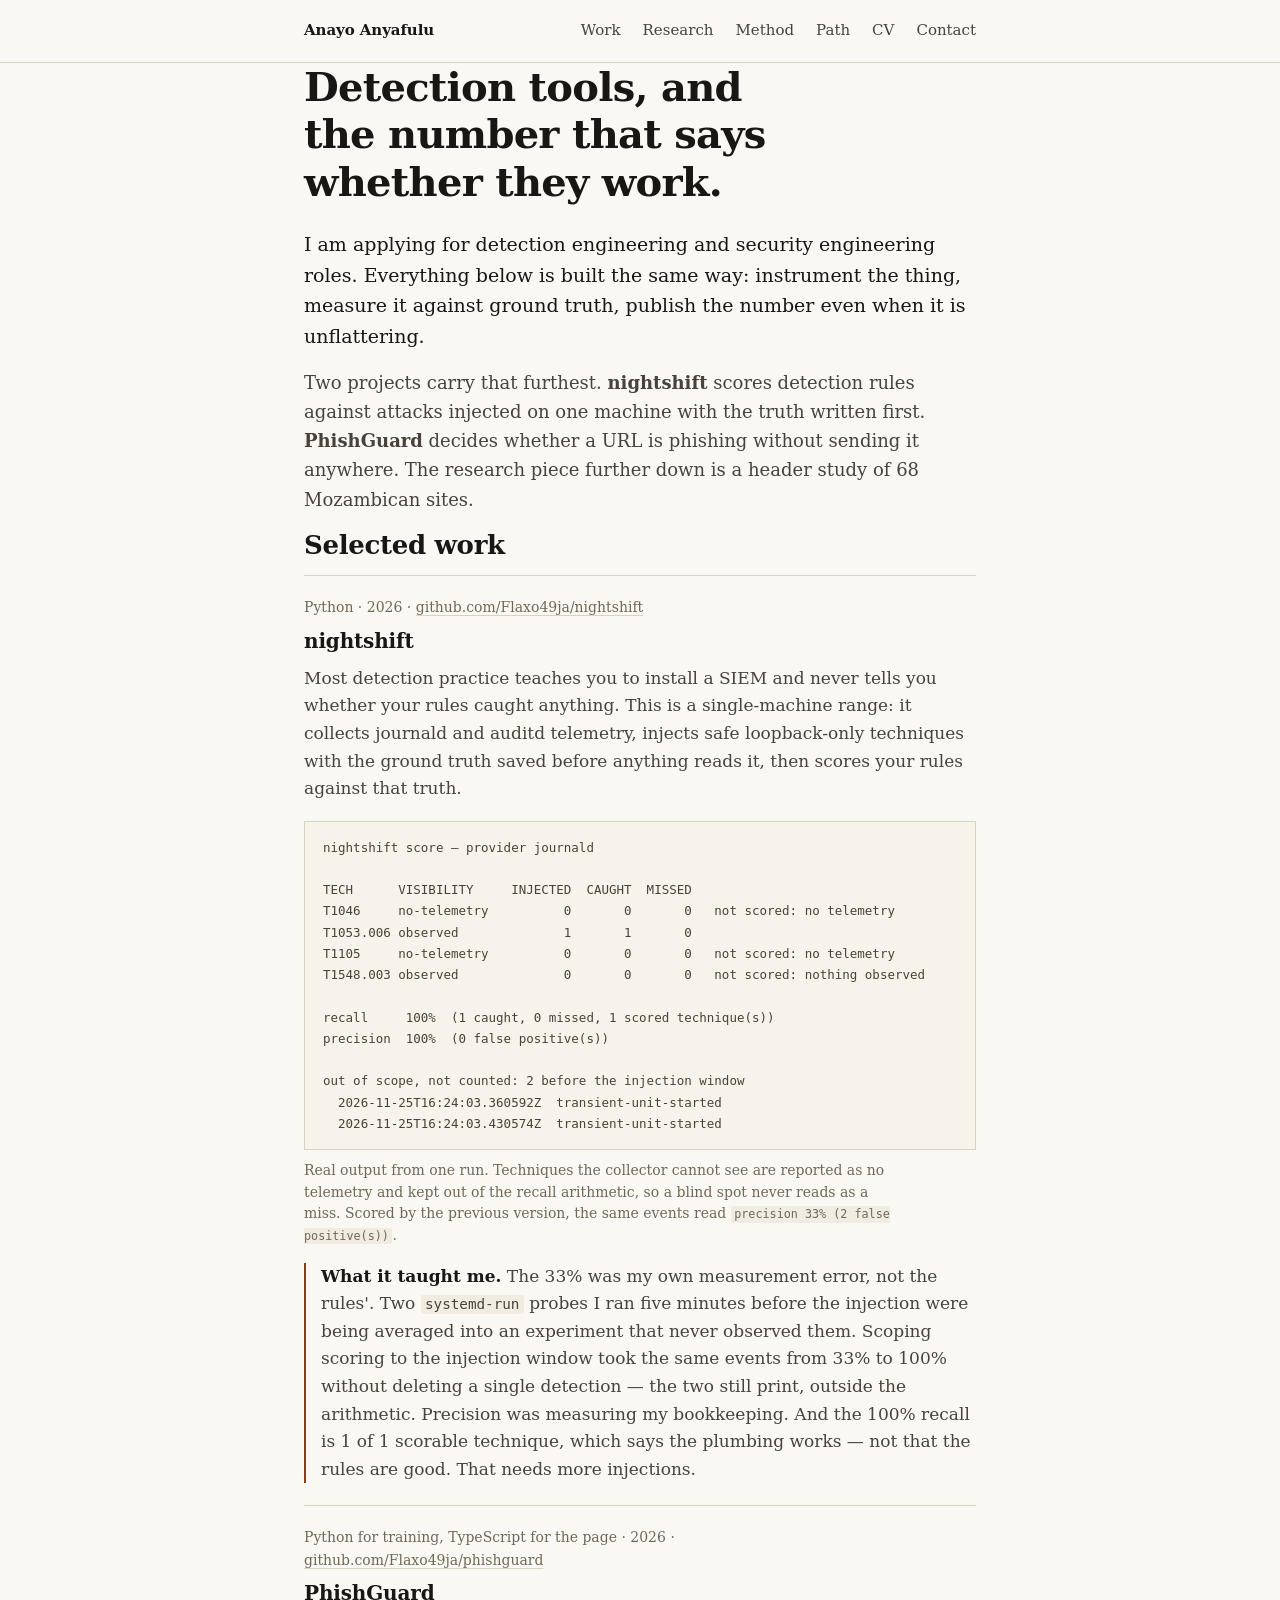
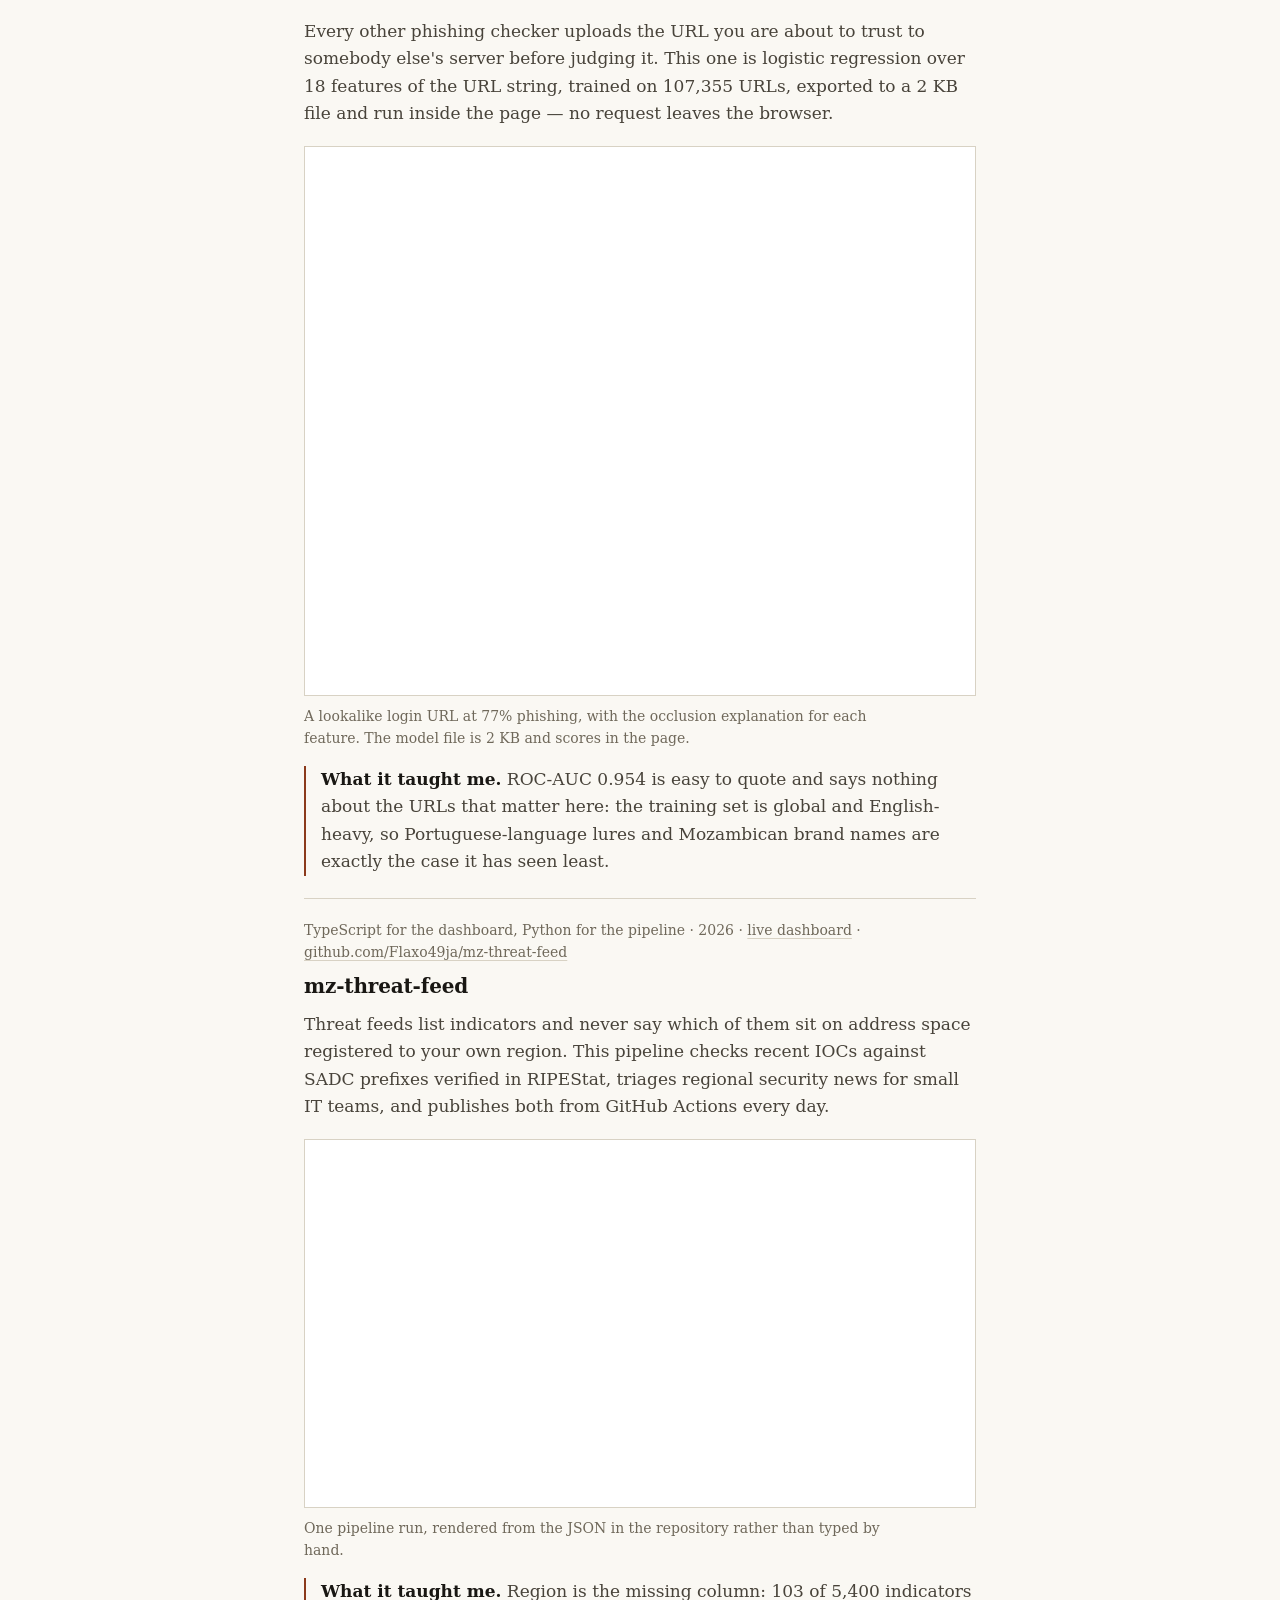
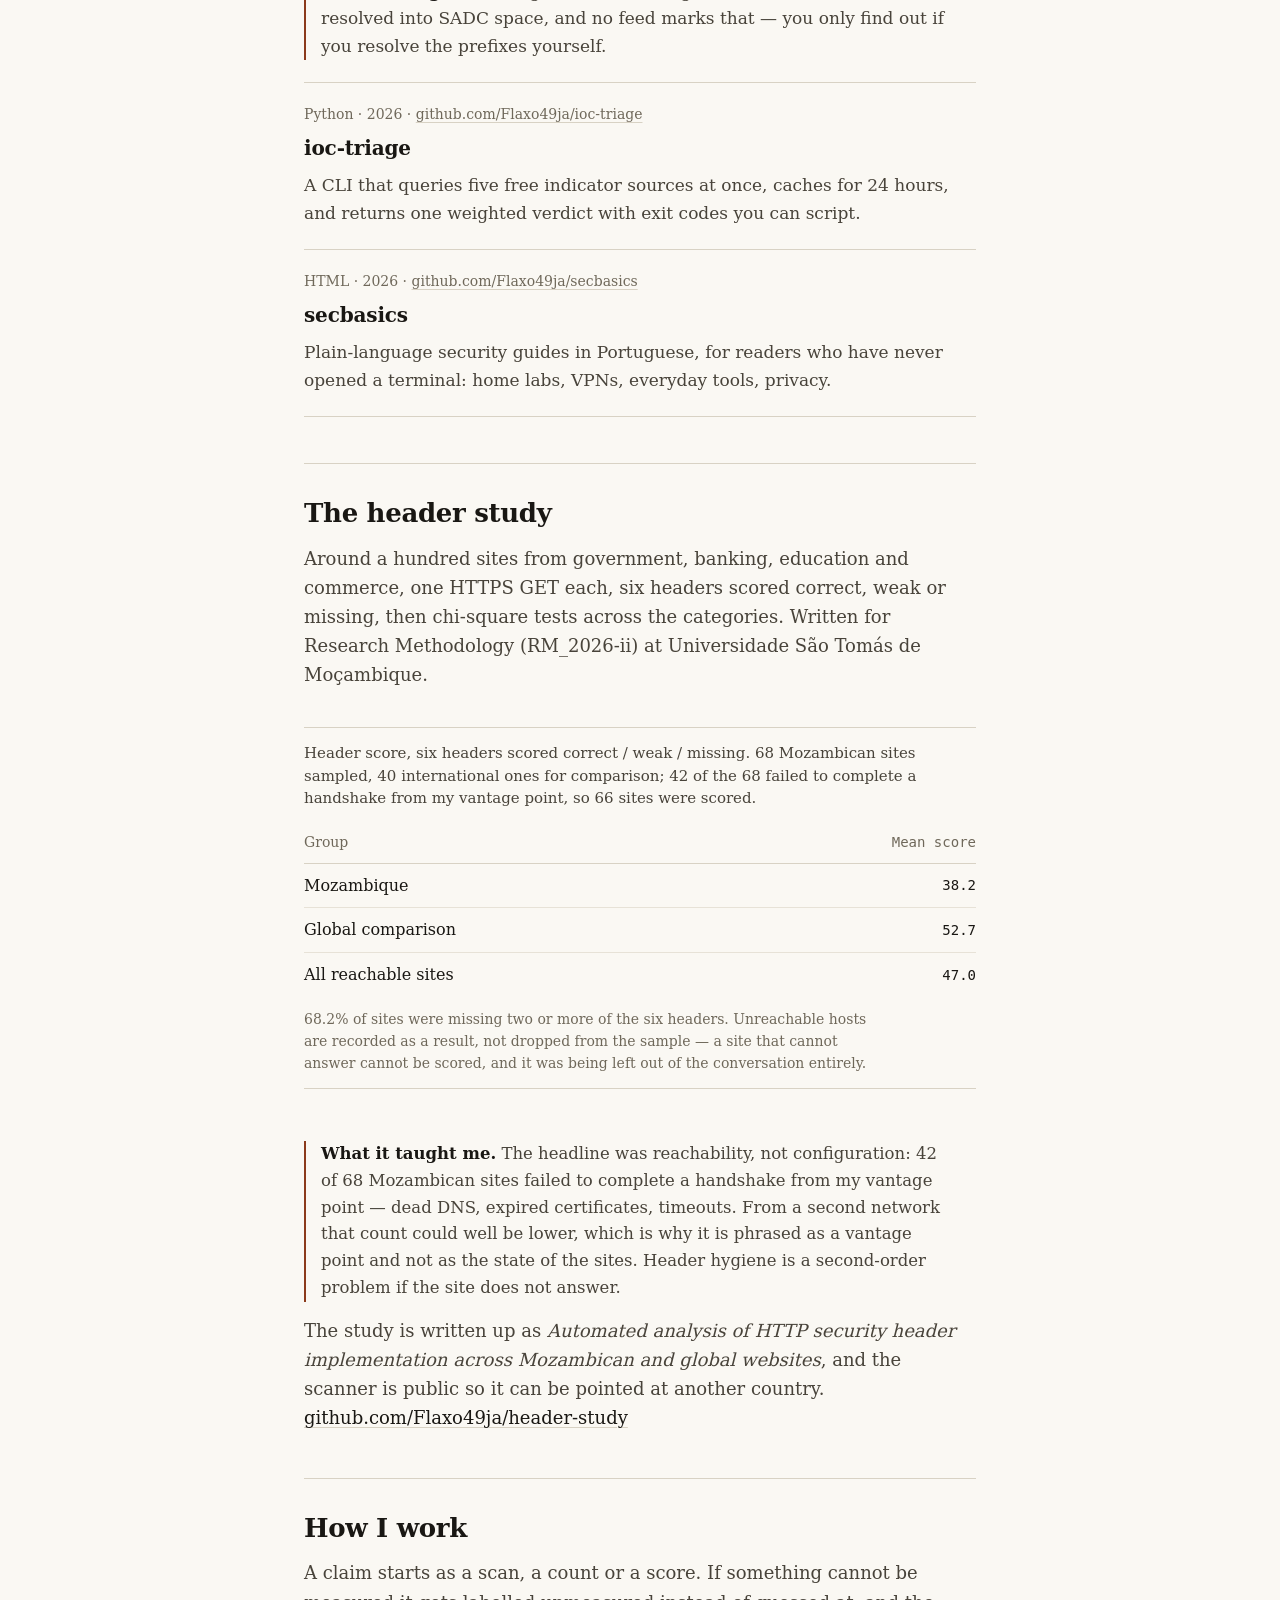
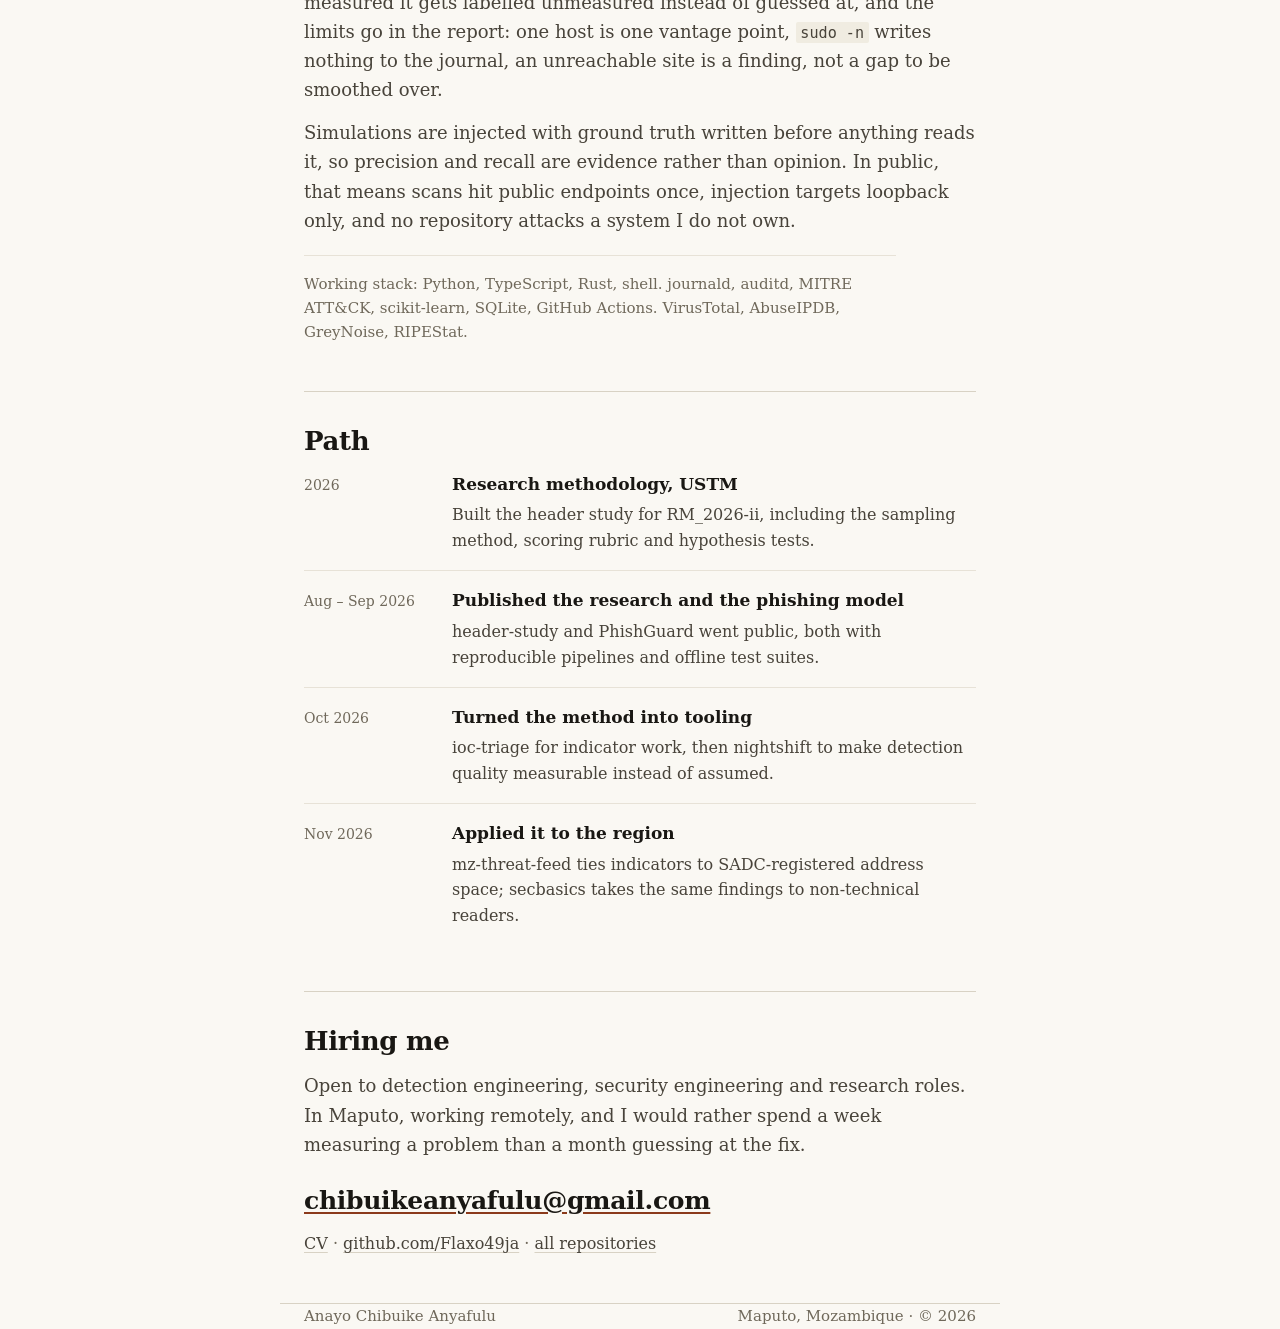
==== commit fa002cd2: "Replace the nightshift number with the fixed one, and qualify the rest The 33% precision was a scori" ====
--- a/index.html
+++ b/index.html
@@ -19,6 +19,7 @@
 <meta property="og:image:height" content="630">
 <meta property="og:image:alt" content="Mozambican sites average 38.2 on security headers; the international set averages 52.7.">
 <meta name="twitter:card" content="summary_large_image">
+<meta http-equiv="Content-Security-Policy" content="default-src 'self'; img-src 'self' data:; style-src 'self'; script-src 'self'; base-uri 'none'; form-action 'none'">
 <link rel="stylesheet" href="styles.css">
 </head>
 <body>
@@ -53,8 +54,7 @@
     <article class="entry">
       <p class="where">Python · 2026 · <a href="https://github.com/Flaxo49ja/nightshift" target="_blank" rel="noopener">github.com/Flaxo49ja/nightshift</a></p>
       <h3>nightshift</h3>
-      <p>Most detection practice teaches you to install a SIEM and never tells you whether your rules caught anything. This is a single-machine range: it collects journald and auditd telemetry, injects safe loopback-only techniques with the ground truth saved before anything reads it, then scores your rules against that truth.</p>
-      <figure class="shot">
+      <p>Most detection practice teaches you to install a SIEM and never tells you whether your rules caught anything. This is a single-machine range: it collects journald and auditd telemetry, injects safe loopback-only techniques with the ground truth saved before anything reads it, then scores your rules against that truth.</p>      <figure class="shot">
         <pre tabindex="0" role="region" aria-label="nightshift score output">nightshift score — provider journald
 
 TECH      VISIBILITY     INJECTED  CAUGHT  MISSED
@@ -64,10 +64,14 @@
 T1548.003 observed              0       0       0   not scored: nothing observed
 
 recall     100%  (1 caught, 0 missed, 1 scored technique(s))
-precision  33%  (2 false positive(s))</pre>
-        <figcaption>Real output from one run. Techniques the collector cannot see are reported as no telemetry and kept out of the recall arithmetic, so a blind spot never reads as a miss.</figcaption>
+precision  100%  (0 false positive(s))
+
+out of scope, not counted: 2 before the injection window
+  2026-11-25T16:24:03.360592Z  transient-unit-started
+  2026-11-25T16:24:03.430574Z  transient-unit-started</pre>
+        <figcaption>Real output from one run. Techniques the collector cannot see are reported as no telemetry and kept out of the recall arithmetic, so a blind spot never reads as a miss. Scored by the previous version, the same events read <code>precision 33% (2 false positive(s))</code>.</figcaption>
       </figure>
-      <p class="takeaway"><span>What it taught me.</span> Perfect recall is cheap: the two false positives were <code>systemd-run</code> probes from earlier in the session that lined up with no injection at all. Precision here measures how tightly a rule is scoped in time and technique, not how clever the rule is — so the fix is window discipline, not more rules.</p>
+      <p class="takeaway"><span>What it taught me.</span> The 33% was my own measurement error, not the rules'. Two <code>systemd-run</code> probes I ran five minutes before the injection were being averaged into an experiment that never observed them. Scoping scoring to the injection window took the same events from 33% to 100% without deleting a single detection — the two still print, outside the arithmetic. Precision was measuring my bookkeeping. And the 100% recall is 1 of 1 scorable technique, which says the plumbing works — not that the rules are good. That needs more injections.</p>
     </article>
 
     <article class="entry">
@@ -75,7 +79,7 @@
       <h3>PhishGuard</h3>
       <p>Every other phishing checker uploads the URL you are about to trust to somebody else's server before judging it. This one is logistic regression over 18 features of the URL string, trained on 107,355 URLs, exported to a 2 KB file and run inside the page — no request leaves the browser.</p>
       <figure class="shot">
-        <img src="shots/phishguard.png" width="947" height="775" loading="lazy" alt="PhishGuard scoring a lookalike Microsoft login URL at 77% phishing, with a bar for each feature showing how much it pushed the verdict.">
+        <img src="shots/phishguard.png" width="947" height="775" decoding="async" alt="PhishGuard scoring a lookalike Microsoft login URL at 77% phishing, with a bar for each feature showing how much it pushed the verdict.">
         <figcaption>A lookalike login URL at 77% phishing, with the occlusion explanation for each feature. The model file is 2 KB and scores in the page.</figcaption>
       </figure>
       <p class="takeaway"><span>What it taught me.</span> ROC-AUC 0.954 is easy to quote and says nothing about the URLs that matter here: the training set is global and English-heavy, so Portuguese-language lures and Mozambican brand names are exactly the case it has seen least.</p>
@@ -86,7 +90,7 @@
       <h3>mz-threat-feed</h3>
       <p>Threat feeds list indicators and never say which of them sit on address space registered to your own region. This pipeline checks recent IOCs against SADC prefixes verified in RIPEStat, triages regional security news for small IT teams, and publishes both from GitHub Actions every day.</p>
       <figure class="shot">
-        <img src="shots/mz-threat-feed.png" width="1440" height="790" loading="lazy" alt="The MZ Threat Feed dashboard front page: 5,400 indicators checked, 4,055 prefixes watched, 103 overlaps found, 18 of 75 news items kept.">
+        <img src="shots/mz-threat-feed.png" width="1440" height="790" decoding="async" alt="The MZ Threat Feed dashboard front page: 5,400 indicators checked, 4,055 prefixes watched, 103 overlaps found, 18 of 75 news items kept.">
         <figcaption>One pipeline run, rendered from the JSON in the repository rather than typed by hand.</figcaption>
       </figure>
       <p class="takeaway"><span>What it taught me.</span> Region is the missing column: 103 of 5,400 indicators resolved into SADC space, and no feed marks that — you only find out if you resolve the prefixes yourself.</p>
@@ -95,13 +99,13 @@
     <article class="entry">
       <p class="where">Python · 2026 · <a href="https://github.com/Flaxo49ja/ioc-triage" target="_blank" rel="noopener">github.com/Flaxo49ja/ioc-triage</a></p>
       <h3>ioc-triage</h3>
-      <p>Checking one indicator across five tabs is slow, and the reasoning is usually gone by the time the ticket gets written. Queries five free sources at once, returns one weighted verdict, with exit codes you can script and a 24-hour SQLite cache that keeps the free tiers alive.</p>
+      <p>A CLI that queries five free indicator sources at once, caches for 24 hours, and returns one weighted verdict with exit codes you can script.</p>
     </article>
 
     <article class="entry">
       <p class="where">HTML · 2026 · <a href="https://github.com/Flaxo49ja/secbasics" target="_blank" rel="noopener">github.com/Flaxo49ja/secbasics</a></p>
       <h3>secbasics</h3>
-      <p>Most security writing assumes the reader already works in security. Plain-language guides on home labs, VPNs, everyday tools and privacy, written for people who have never opened a terminal. A static site, in Portuguese, without jargon.</p>
+      <p>Plain-language security guides in Portuguese, for readers who have never opened a terminal: home labs, VPNs, everyday tools, privacy.</p>
     </article>
   </section>
 
@@ -111,7 +115,7 @@
 
     <figure class="figure">
       <table>
-        <caption>Header score, six headers scored correct / weak / missing. 68 Mozambican sites sampled, 40 international ones for comparison; 42 of the 68 never completed a handshake, so 66 sites were scored.</caption>
+        <caption>Header score, six headers scored correct / weak / missing. 68 Mozambican sites sampled, 40 international ones for comparison; 42 of the 68 failed to complete a handshake from my vantage point, so 66 sites were scored.</caption>
         <thead>
           <tr>
             <th scope="col">Group</th>
@@ -127,7 +131,7 @@
       <figcaption>68.2% of sites were missing two or more of the six headers. Unreachable hosts are recorded as a result, not dropped from the sample — a site that cannot answer cannot be scored, and it was being left out of the conversation entirely.</figcaption>
     </figure>
 
-    <p class="takeaway"><span>What it taught me.</span> The headline was reachability, not configuration: 42 of 68 Mozambican sites never completed a handshake at all — dead DNS, expired certificates, timeouts. Header hygiene is a second-order problem if the site does not answer.</p>
+    <p class="takeaway"><span>What it taught me.</span> The headline was reachability, not configuration: 42 of 68 Mozambican sites failed to complete a handshake from my vantage point — dead DNS, expired certificates, timeouts. From a second network that count could well be lower, which is why it is phrased as a vantage point and not as the state of the sites. Header hygiene is a second-order problem if the site does not answer.</p>
     <p>The study is written up as <em>Automated analysis of HTTP security header implementation across Mozambican and global websites</em>, and the scanner is public so it can be pointed at another country. <a href="https://github.com/Flaxo49ja/header-study" target="_blank" rel="noopener">github.com/Flaxo49ja/header-study</a></p>
   </section>
 
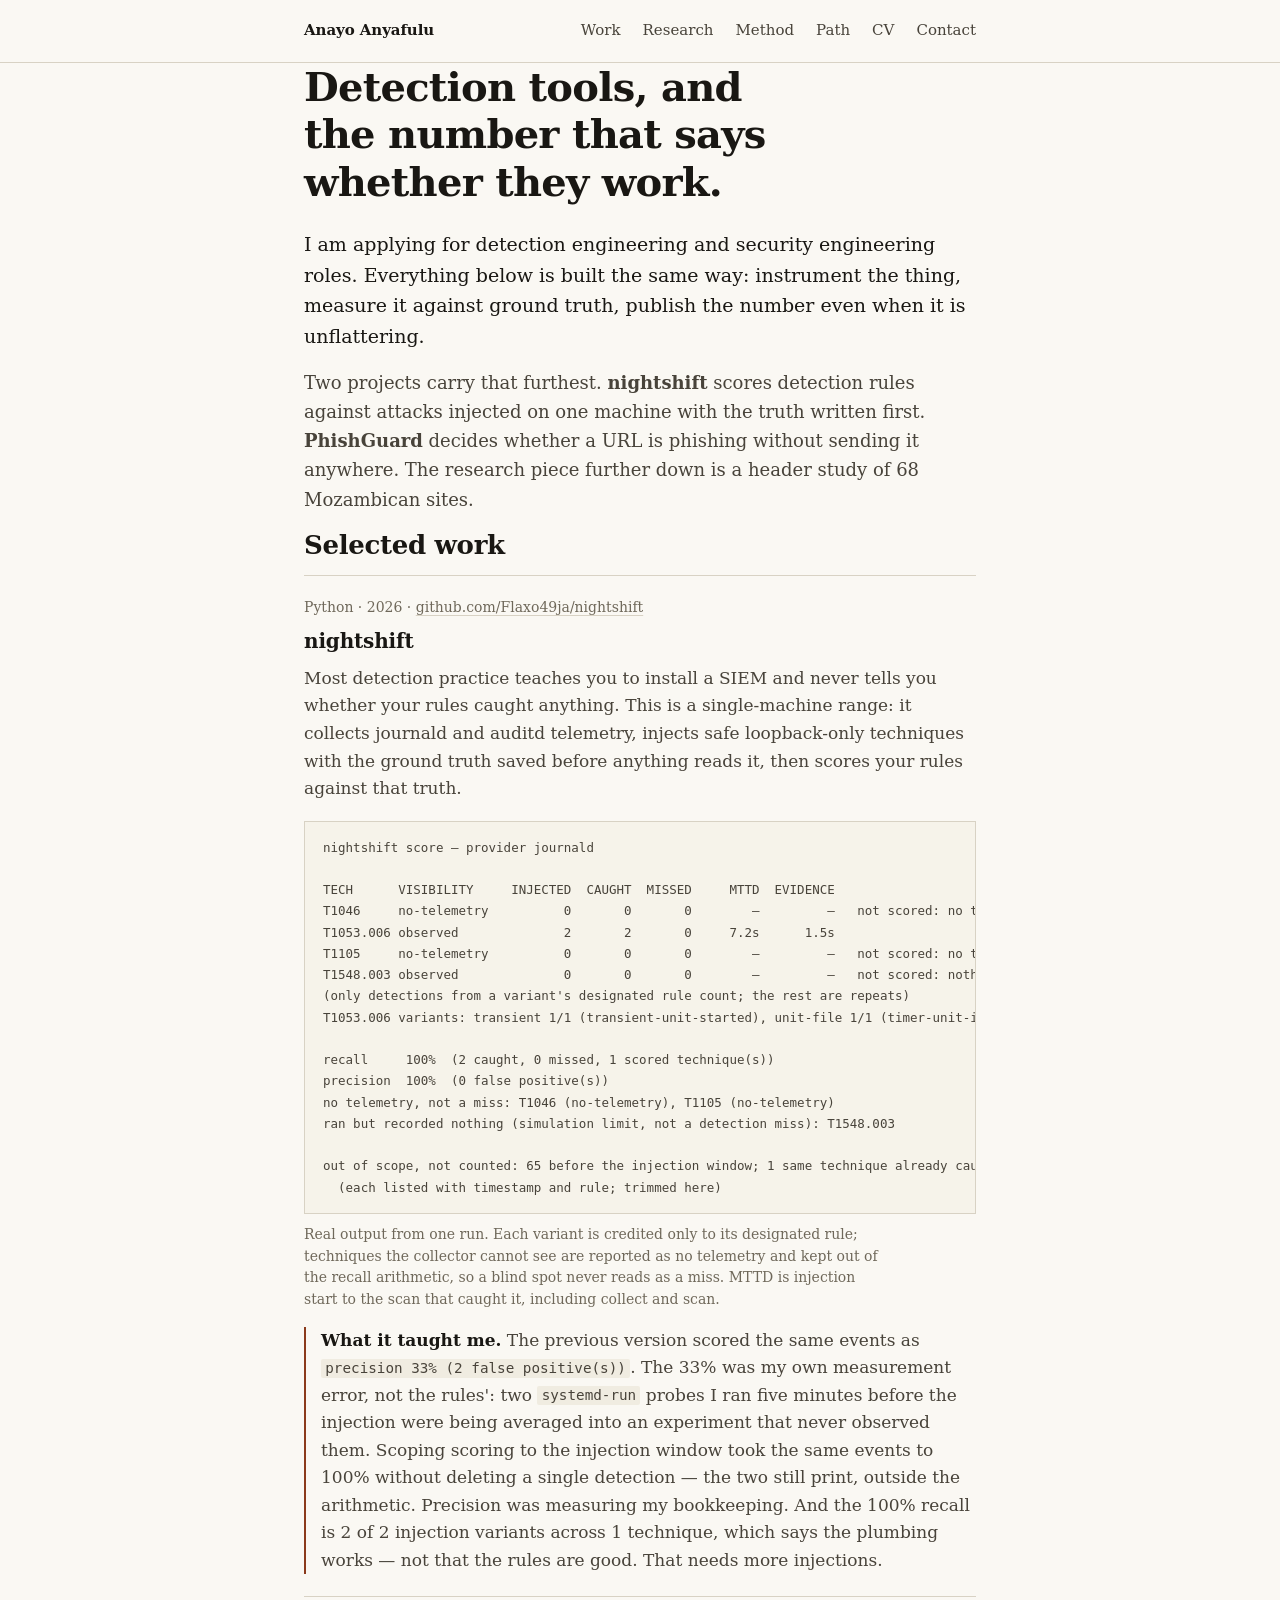
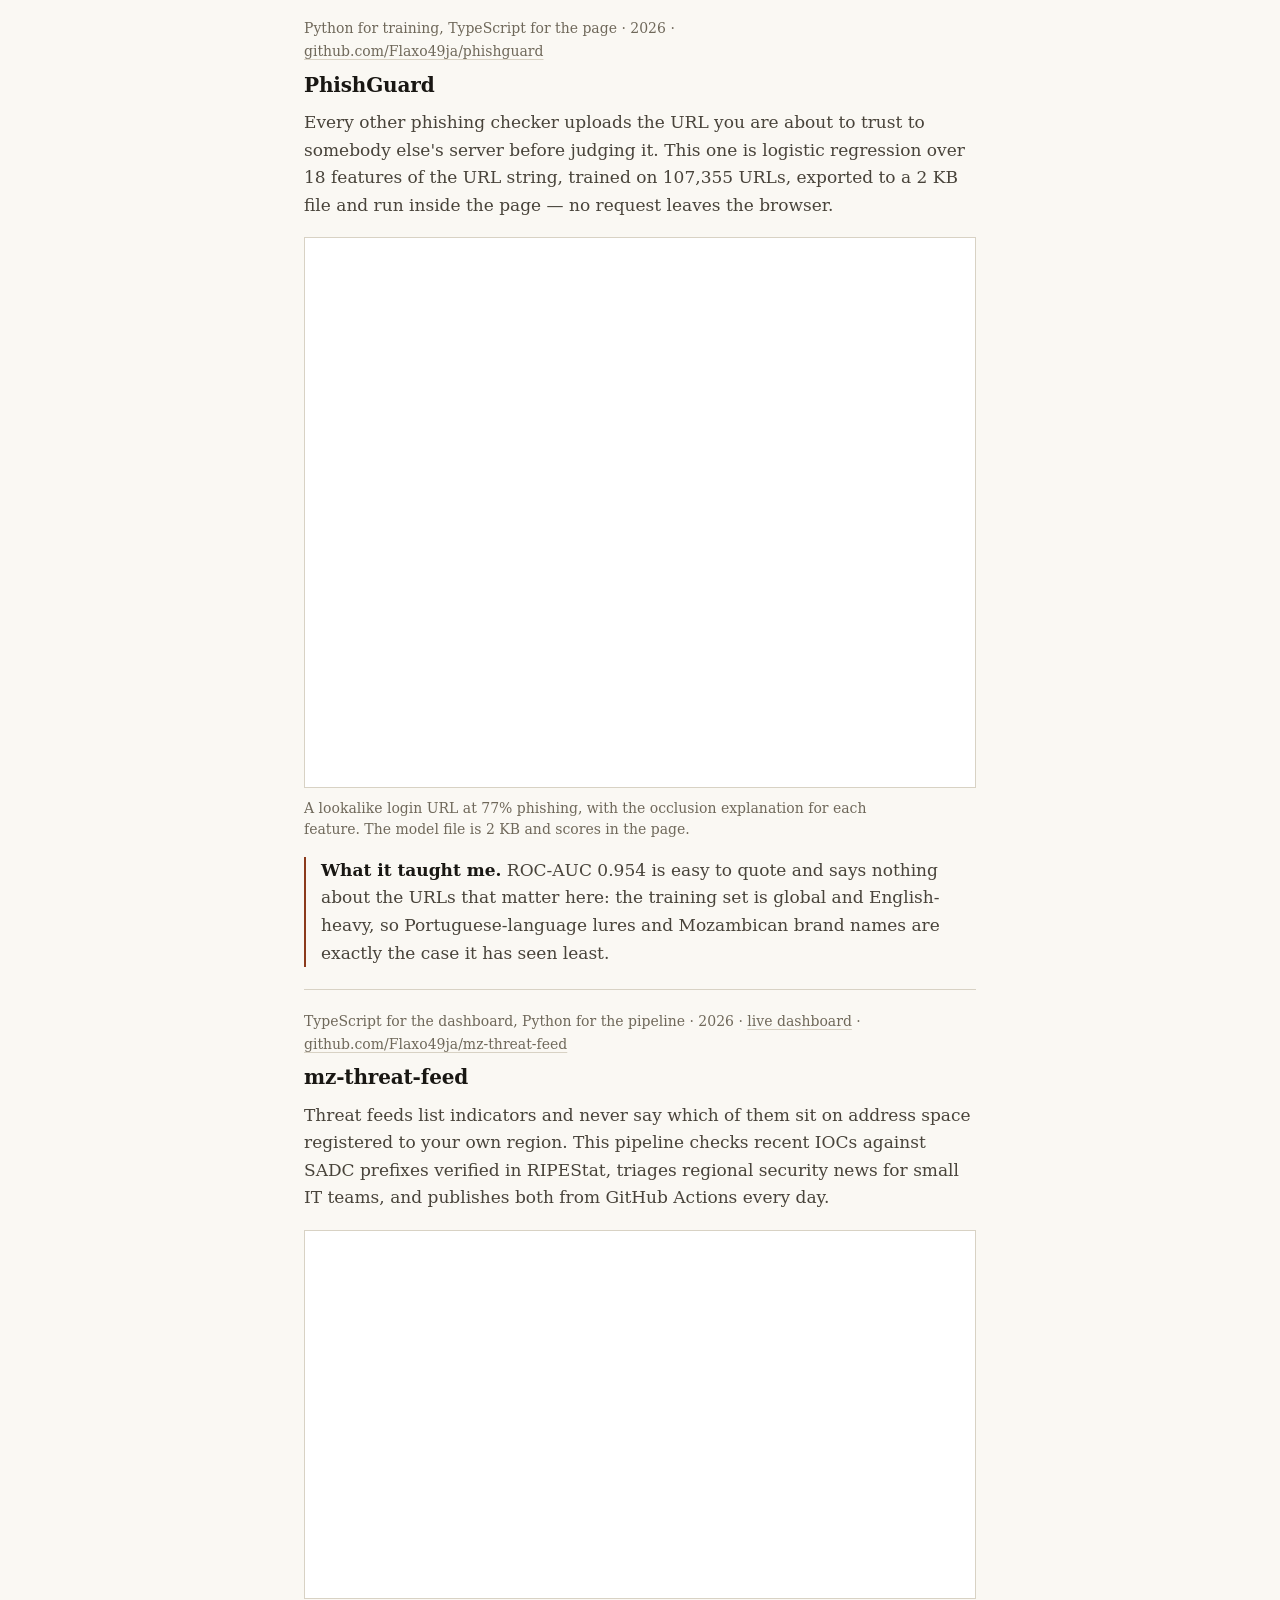
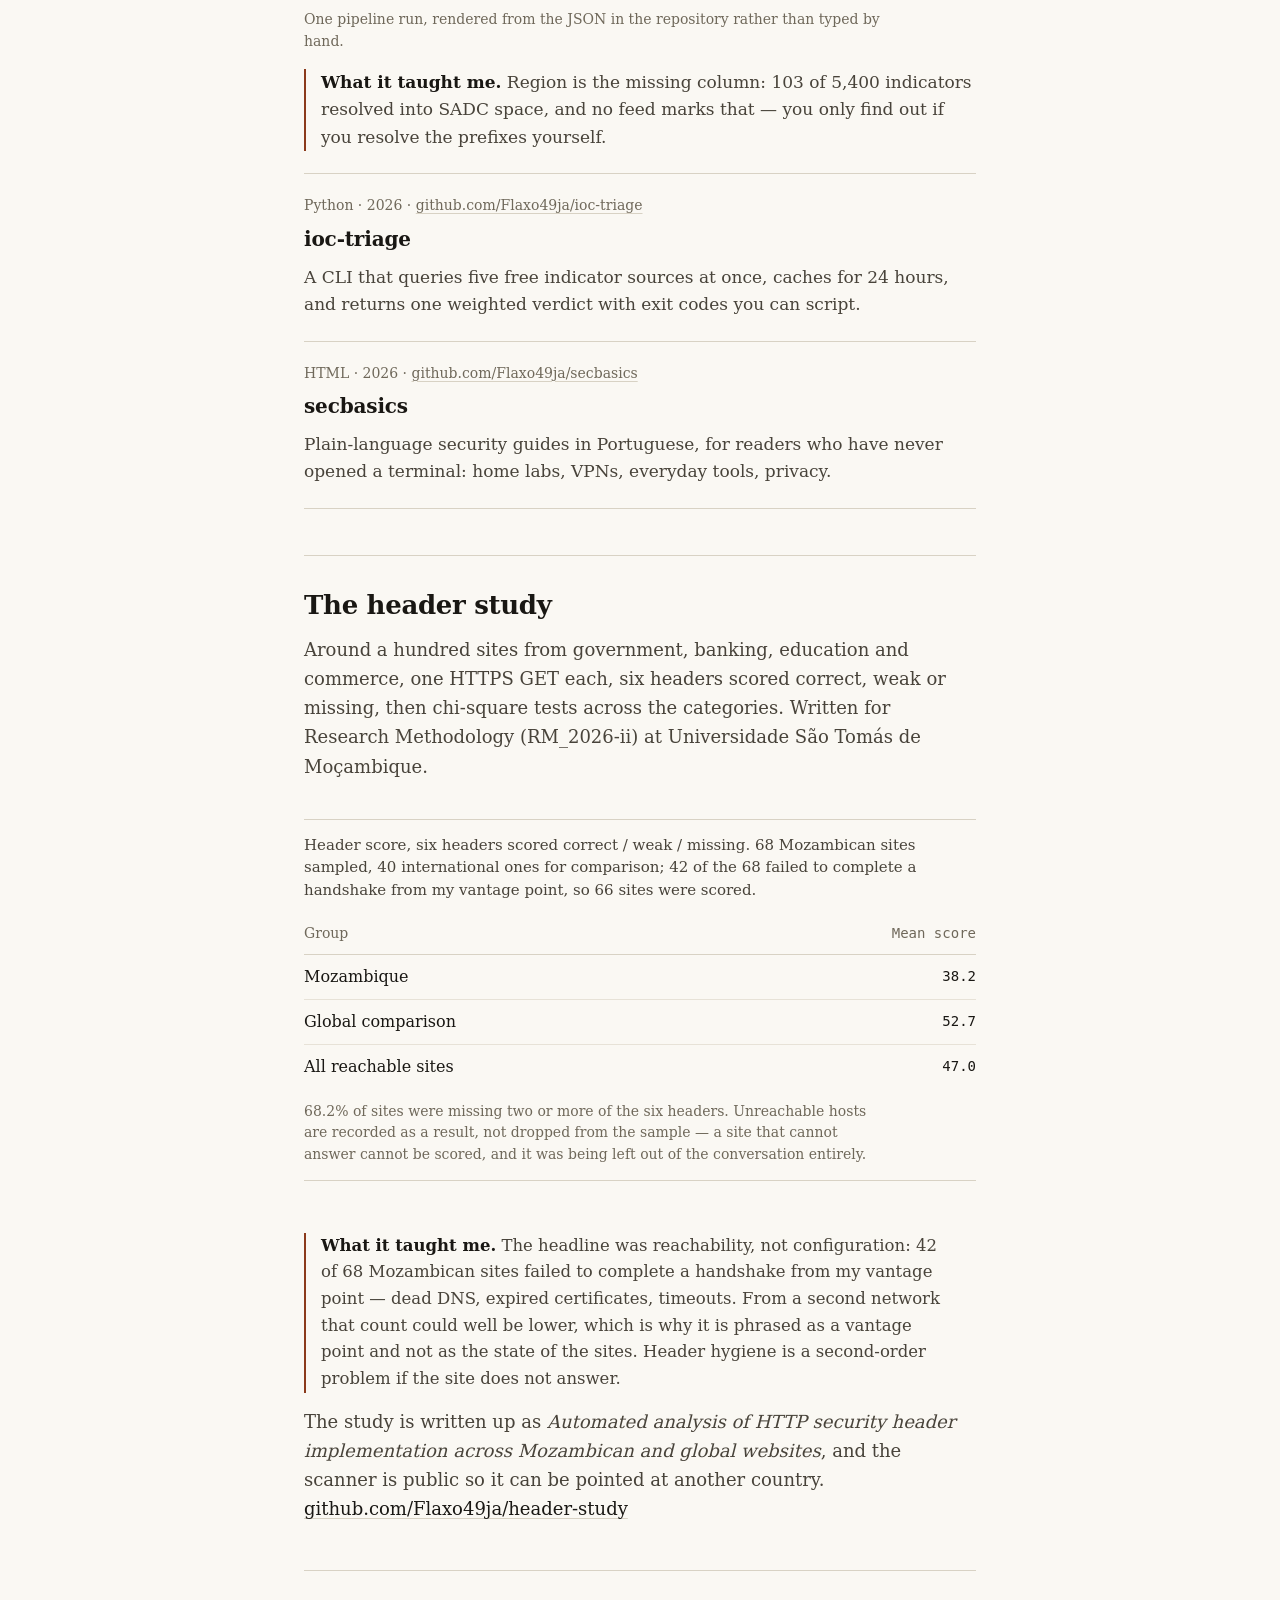
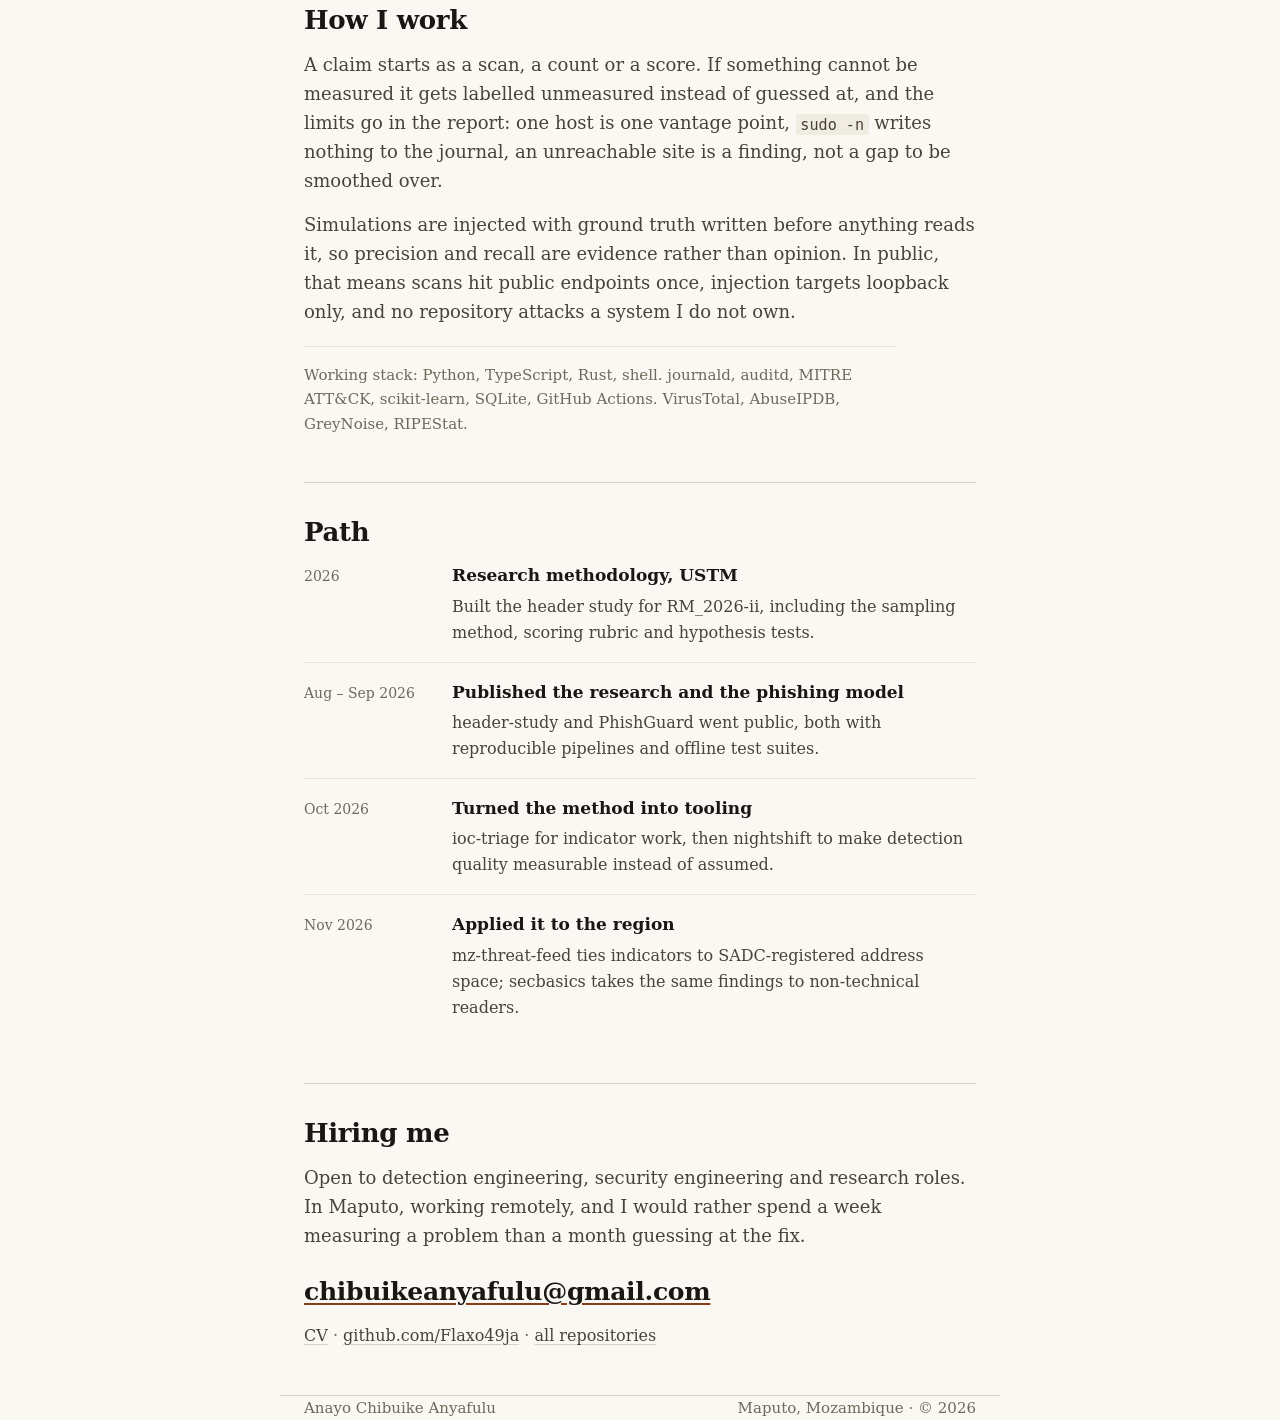
==== commit 1163e034: "Align the nightshift entry with the current measured result The card and the case study now state th" ====
--- a/index.html
+++ b/index.html
@@ -57,21 +57,24 @@
       <p>Most detection practice teaches you to install a SIEM and never tells you whether your rules caught anything. This is a single-machine range: it collects journald and auditd telemetry, injects safe loopback-only techniques with the ground truth saved before anything reads it, then scores your rules against that truth.</p>      <figure class="shot">
         <pre tabindex="0" role="region" aria-label="nightshift score output">nightshift score — provider journald
 
-TECH      VISIBILITY     INJECTED  CAUGHT  MISSED
-T1046     no-telemetry          0       0       0   not scored: no telemetry
-T1053.006 observed              1       1       0
-T1105     no-telemetry          0       0       0   not scored: no telemetry
-T1548.003 observed              0       0       0   not scored: nothing observed
+TECH      VISIBILITY     INJECTED  CAUGHT  MISSED     MTTD  EVIDENCE
+T1046     no-telemetry          0       0       0        —         —   not scored: no telemetry
+T1053.006 observed              2       2       0     7.2s      1.5s
+T1105     no-telemetry          0       0       0        —         —   not scored: no telemetry
+T1548.003 observed              0       0       0        —         —   not scored: nothing observed
+(only detections from a variant's designated rule count; the rest are repeats)
+T1053.006 variants: transient 1/1 (transient-unit-started), unit-file 1/1 (timer-unit-introduced)
 
-recall     100%  (1 caught, 0 missed, 1 scored technique(s))
+recall     100%  (2 caught, 0 missed, 1 scored technique(s))
 precision  100%  (0 false positive(s))
+no telemetry, not a miss: T1046 (no-telemetry), T1105 (no-telemetry)
+ran but recorded nothing (simulation limit, not a detection miss): T1548.003
 
-out of scope, not counted: 2 before the injection window
-  2026-11-25T16:24:03.360592Z  transient-unit-started
-  2026-11-25T16:24:03.430574Z  transient-unit-started</pre>
-        <figcaption>Real output from one run. Techniques the collector cannot see are reported as no telemetry and kept out of the recall arithmetic, so a blind spot never reads as a miss. Scored by the previous version, the same events read <code>precision 33% (2 false positive(s))</code>.</figcaption>
+out of scope, not counted: 65 before the injection window; 1 same technique already caught in the window
+  (each listed with timestamp and rule; trimmed here)</pre>
+        <figcaption>Real output from one run. Each variant is credited only to its designated rule; techniques the collector cannot see are reported as no telemetry and kept out of the recall arithmetic, so a blind spot never reads as a miss. MTTD is injection start to the scan that caught it, including collect and scan.</figcaption>
       </figure>
-      <p class="takeaway"><span>What it taught me.</span> The 33% was my own measurement error, not the rules'. Two <code>systemd-run</code> probes I ran five minutes before the injection were being averaged into an experiment that never observed them. Scoping scoring to the injection window took the same events from 33% to 100% without deleting a single detection — the two still print, outside the arithmetic. Precision was measuring my bookkeeping. And the 100% recall is 1 of 1 scorable technique, which says the plumbing works — not that the rules are good. That needs more injections.</p>
+      <p class="takeaway"><span>What it taught me.</span> The previous version scored the same events as <code>precision 33% (2 false positive(s))</code>. The 33% was my own measurement error, not the rules': two <code>systemd-run</code> probes I ran five minutes before the injection were being averaged into an experiment that never observed them. Scoping scoring to the injection window took the same events to 100% without deleting a single detection — the two still print, outside the arithmetic. Precision was measuring my bookkeeping. And the 100% recall is 2 of 2 injection variants across 1 technique, which says the plumbing works — not that the rules are good. That needs more injections.</p>
     </article>
 
     <article class="entry">
